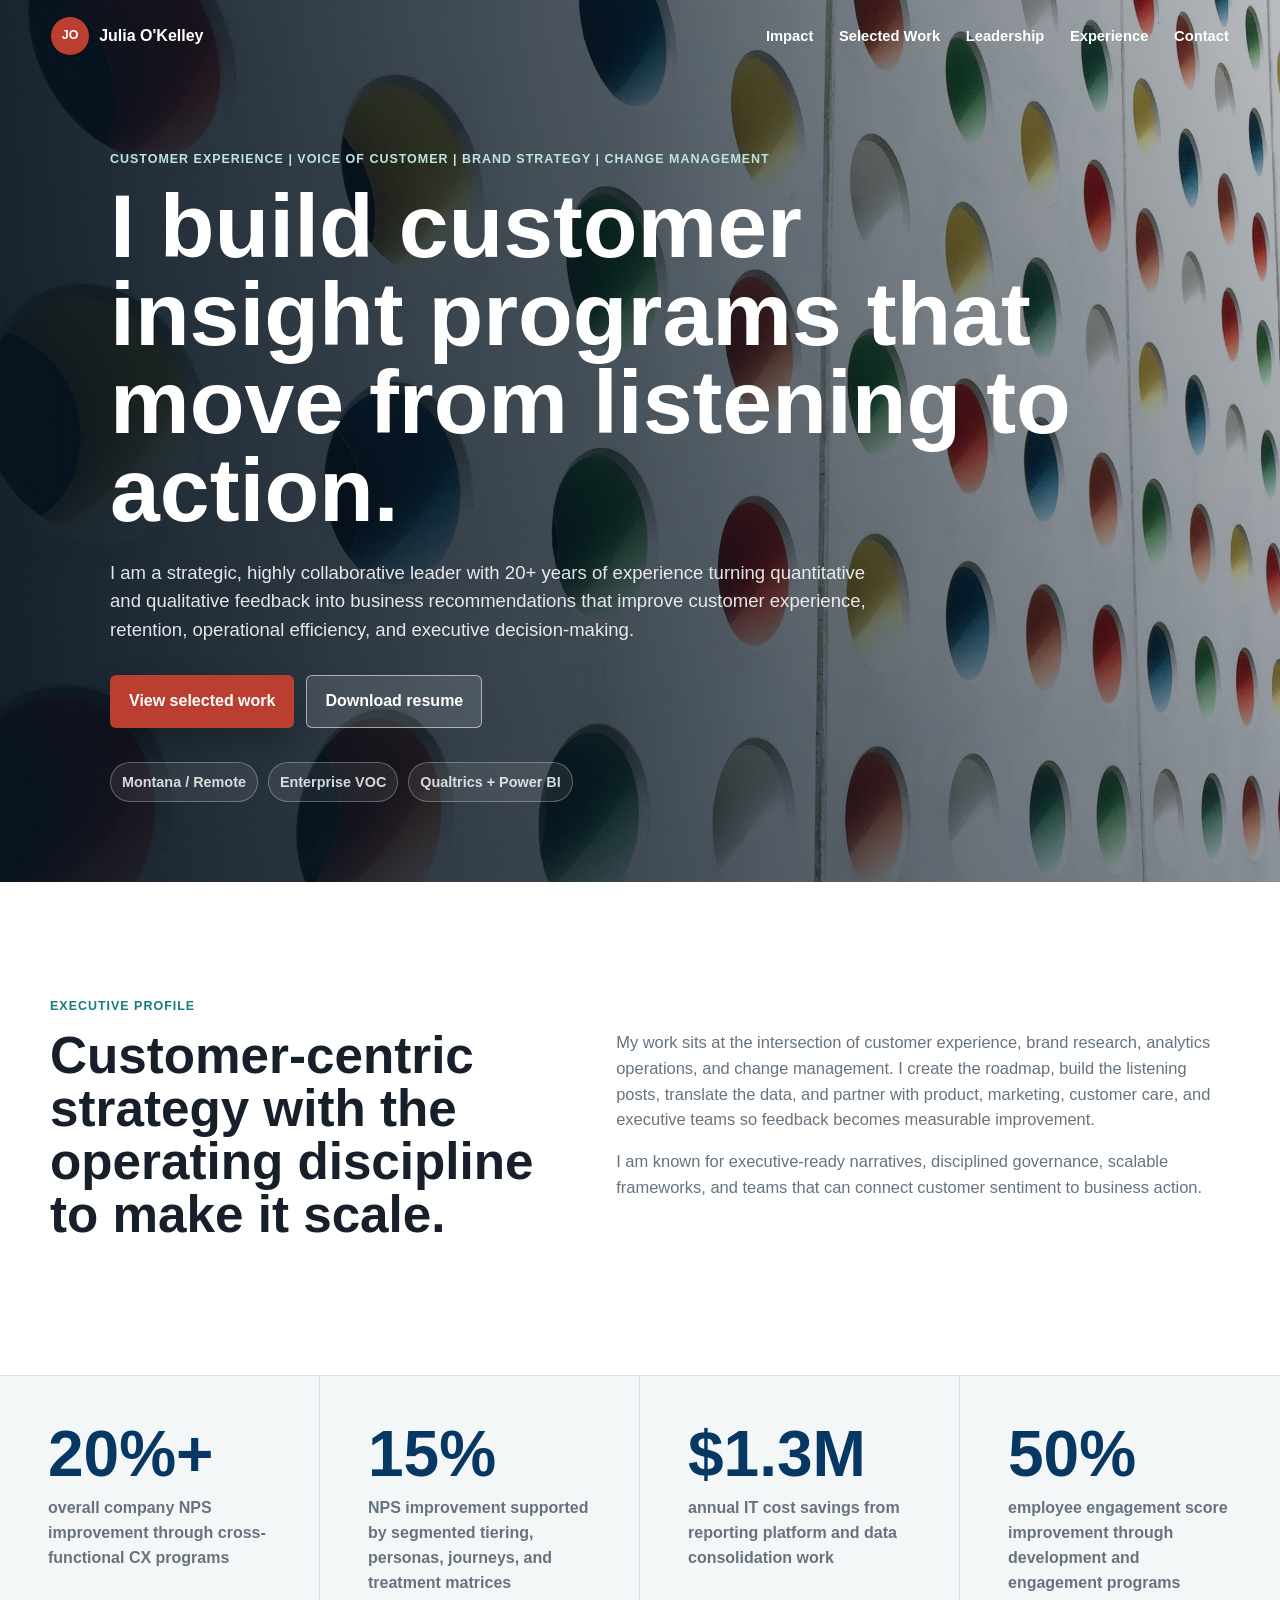
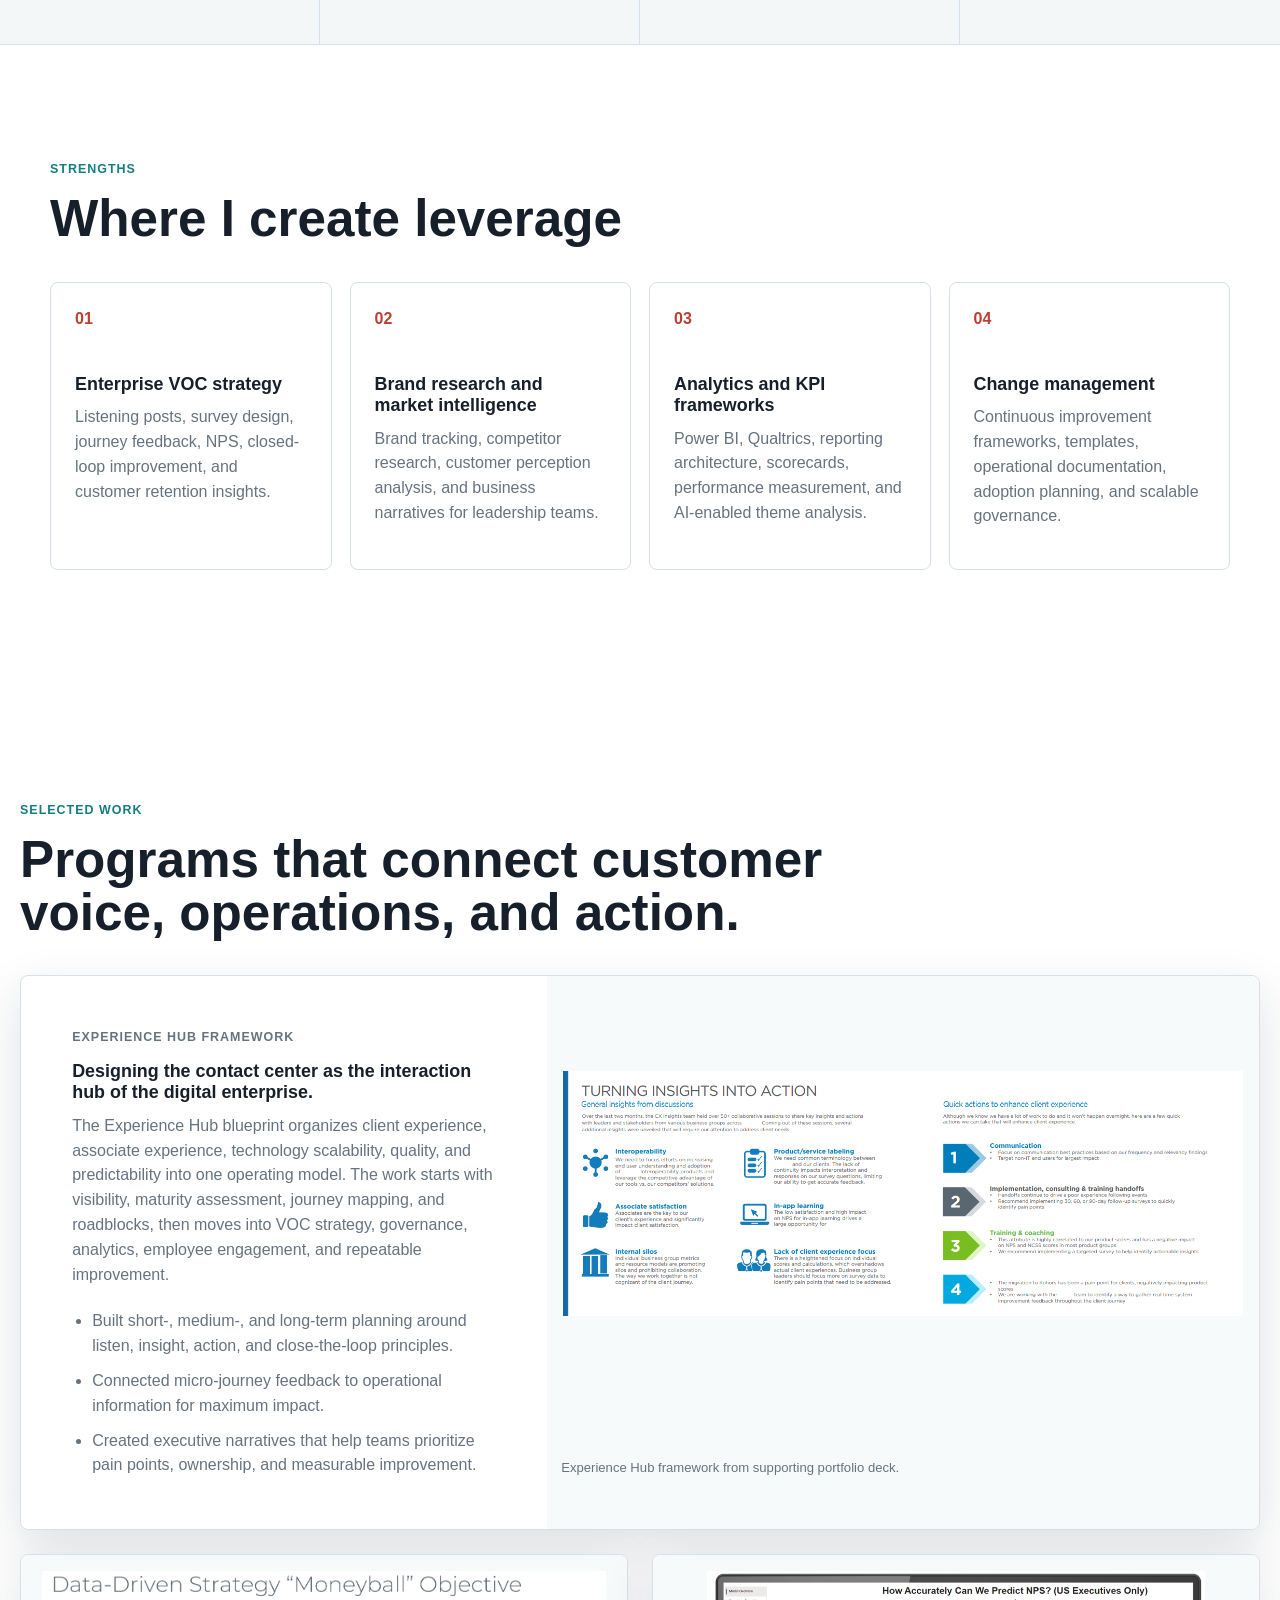
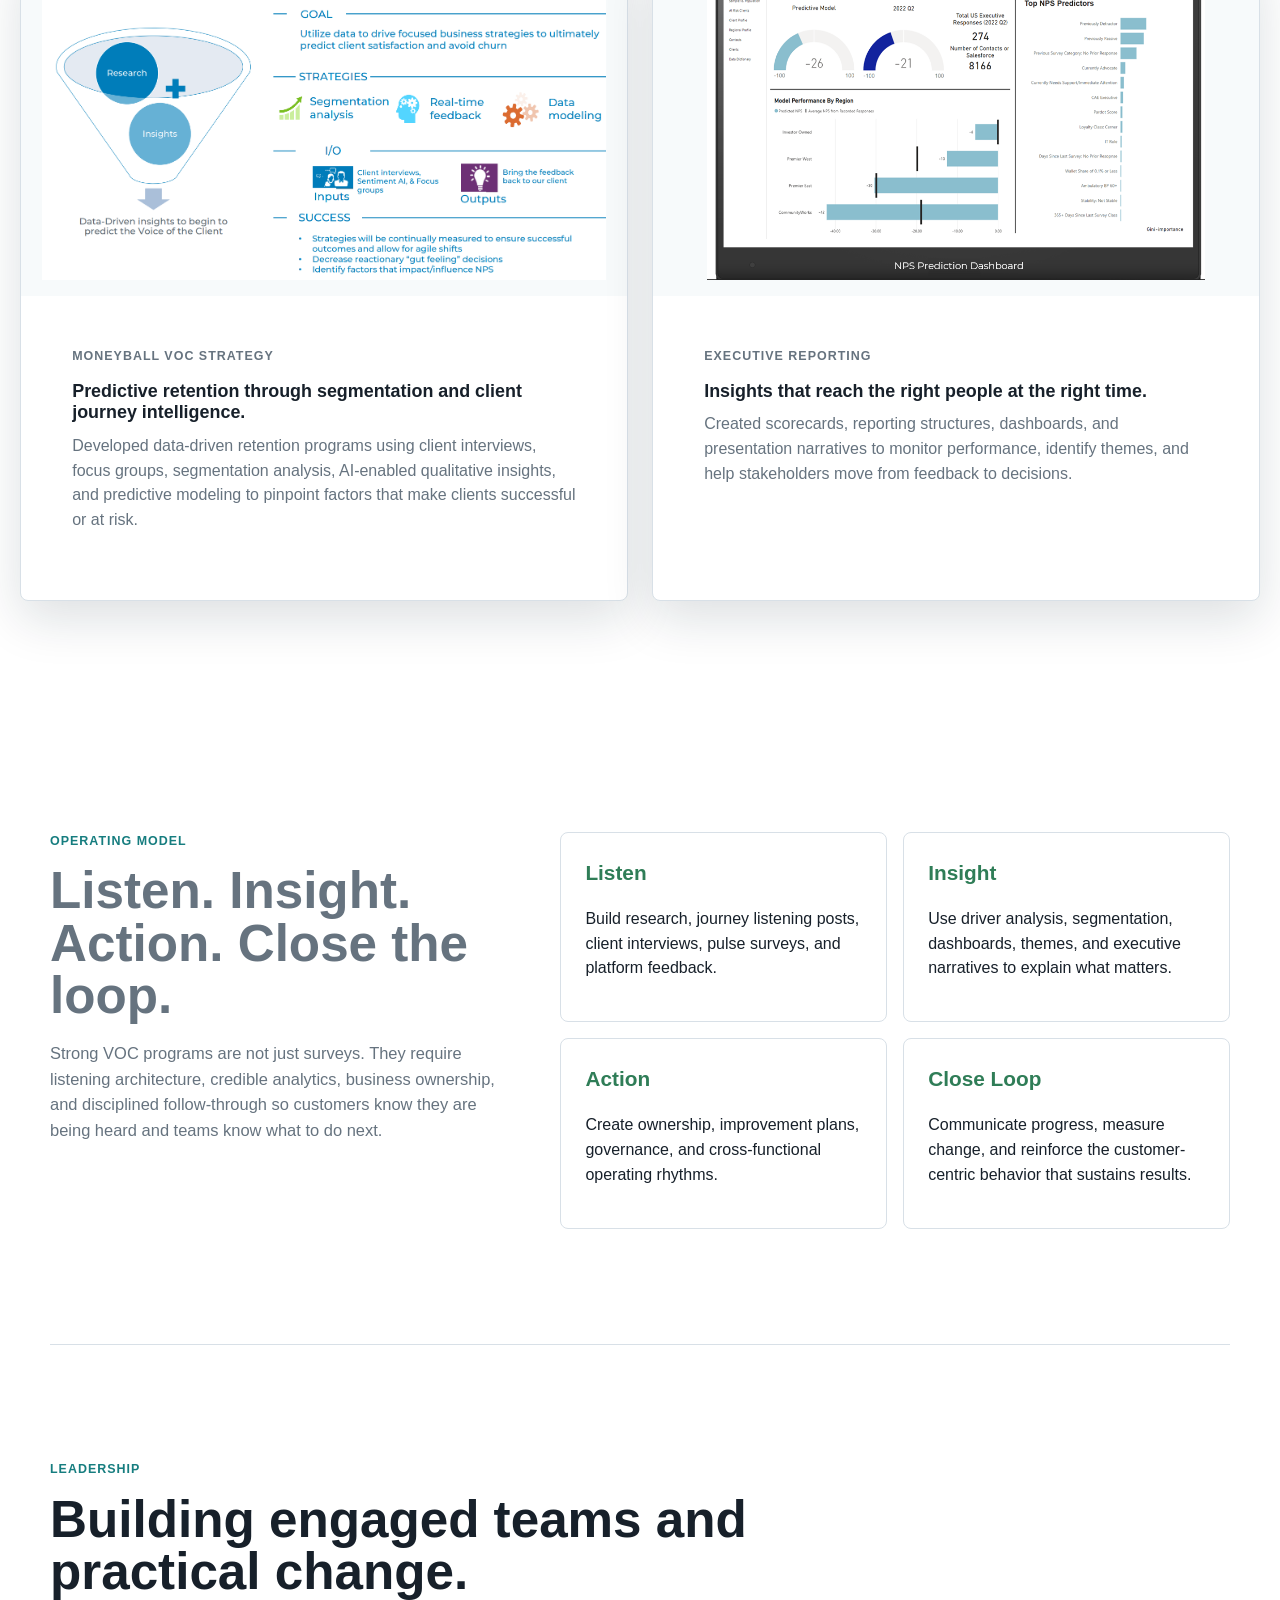
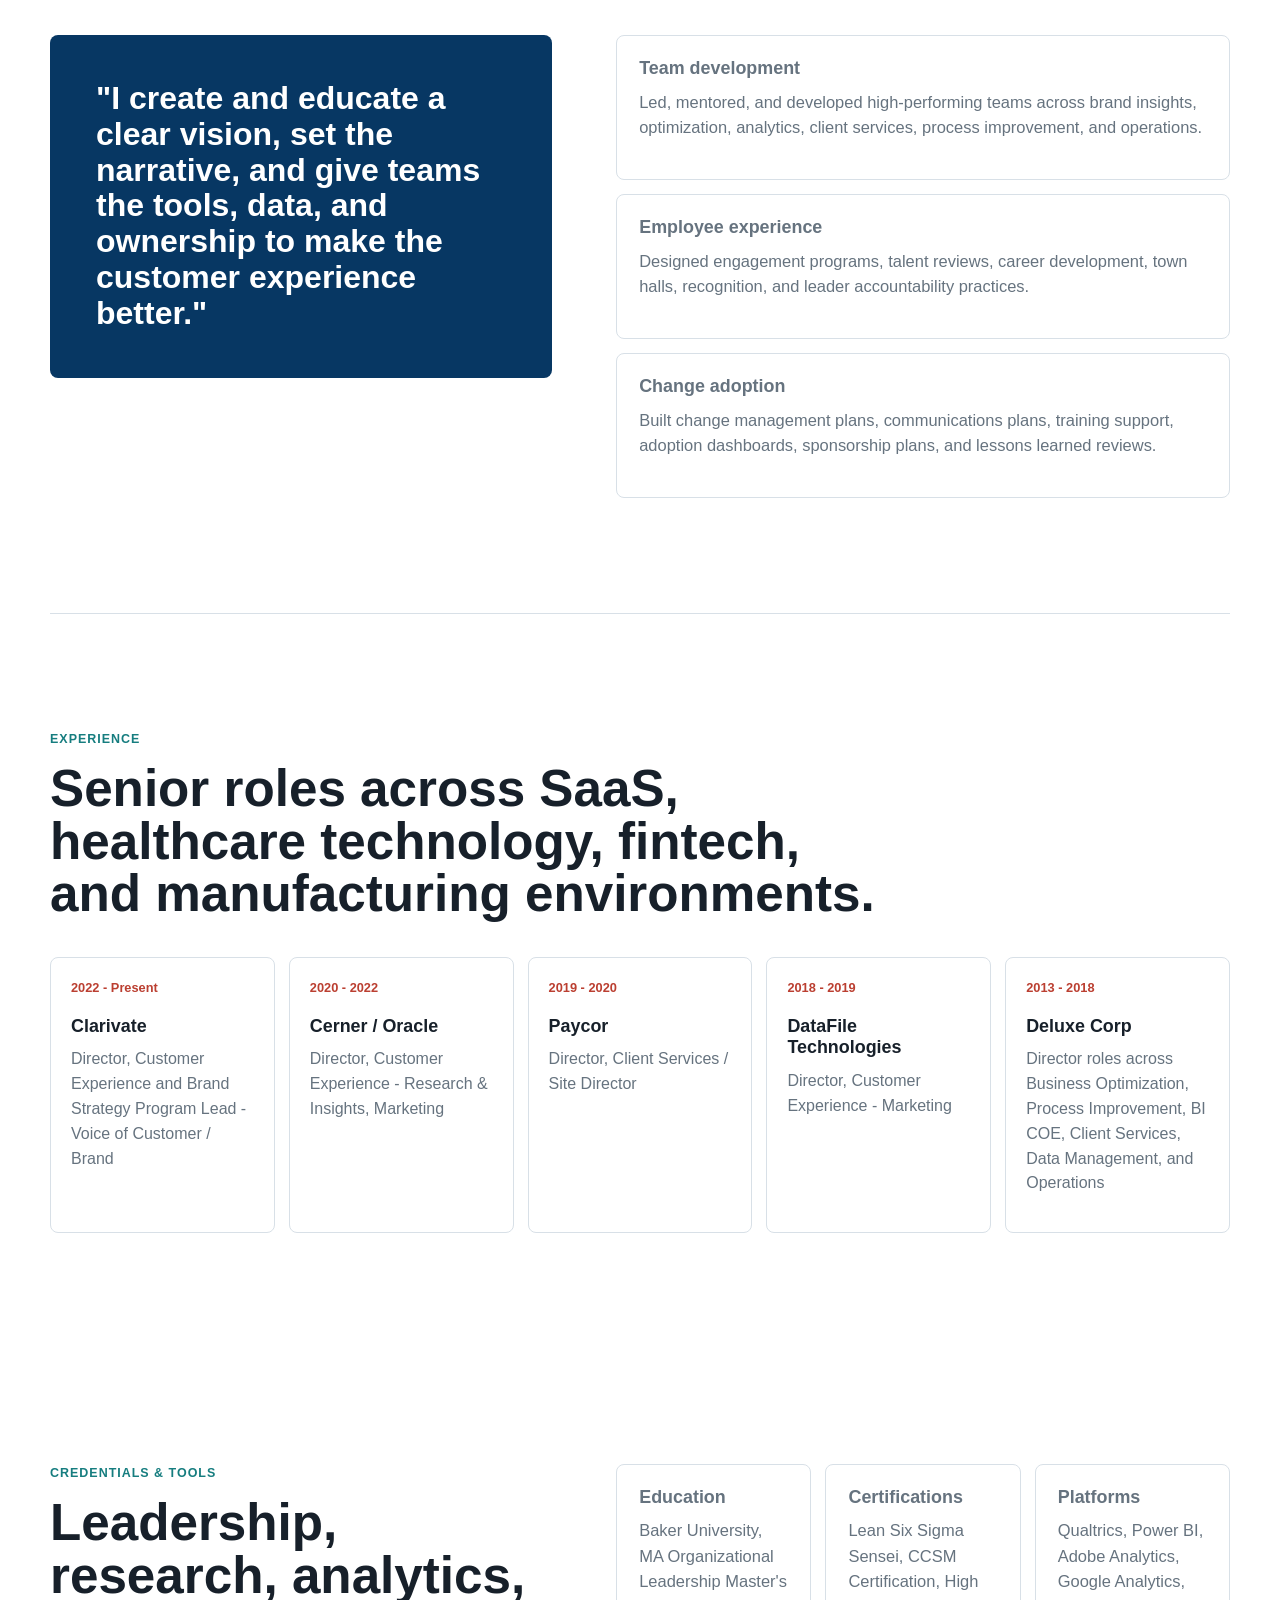
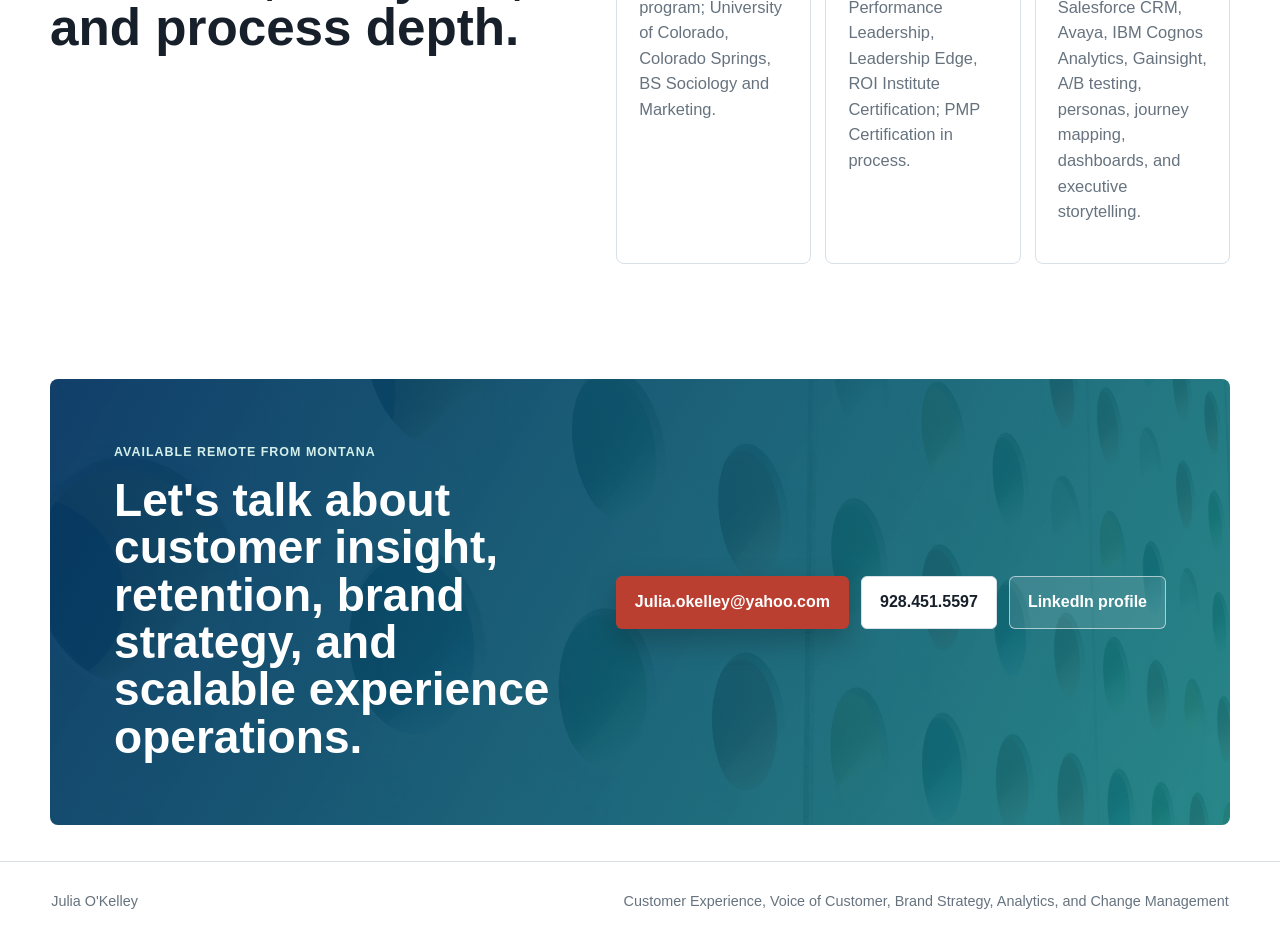
==== index.html @ 7baadb38 "Initial Julia portfolio site" ====
<!doctype html>
<html lang="en">
  <head>
    <meta charset="utf-8">
    <meta name="viewport" content="width=device-width, initial-scale=1">
    <title>Julia O'Kelley | Customer Experience & Voice of Customer Leader</title>
    <meta name="description" content="Executive portfolio for Julia O'Kelley, a Customer Experience, Voice of Customer, brand strategy, analytics, and change management leader.">
    <link rel="stylesheet" href="styles.css">
  </head>
  <body>
    <header class="site-header" data-header>
      <a class="brand" href="#top" aria-label="Julia O'Kelley home">
        <span class="brand-mark">JO</span>
        <span>Julia O'Kelley</span>
      </a>
      <button class="nav-toggle" type="button" data-nav-toggle aria-label="Open navigation" aria-expanded="false">
        <span></span>
        <span></span>
      </button>
      <nav class="site-nav" data-nav>
        <a href="#impact">Impact</a>
        <a href="#work">Selected Work</a>
        <a href="#leadership">Leadership</a>
        <a href="#experience">Experience</a>
        <a href="#contact">Contact</a>
      </nav>
    </header>

    <main id="top">
      <section class="hero">
        <img class="hero-image" src="assets/deck-media/image3.jpeg" alt="">
        <div class="hero-overlay"></div>
        <div class="hero-content">
          <p class="eyebrow">Customer Experience | Voice of Customer | Brand Strategy | Change Management</p>
          <h1>I build customer insight programs that move from listening to action.</h1>
          <p class="hero-copy">
            I am a strategic, highly collaborative leader with 20+ years of experience turning quantitative and qualitative feedback into business recommendations that improve customer experience, retention, operational efficiency, and executive decision-making.
          </p>
          <div class="hero-actions">
            <a class="button primary" href="#work">View selected work</a>
            <a class="button secondary" href="Julia_OKelley_Updated_Resume.docx">Download resume</a>
          </div>
          <div class="hero-meta" aria-label="Professional highlights">
            <span>Montana / Remote</span>
            <span>Enterprise VOC</span>
            <span>Qualtrics + Power BI</span>
          </div>
        </div>
      </section>

      <section class="section intro-section" aria-label="Portfolio overview">
        <div class="section-kicker">Executive Profile</div>
        <div class="intro-grid">
          <h2>Customer-centric strategy with the operating discipline to make it scale.</h2>
          <div class="intro-copy">
            <p>
              My work sits at the intersection of customer experience, brand research, analytics operations, and change management. I create the roadmap, build the listening posts, translate the data, and partner with product, marketing, customer care, and executive teams so feedback becomes measurable improvement.
            </p>
            <p>
              I am known for executive-ready narratives, disciplined governance, scalable frameworks, and teams that can connect customer sentiment to business action.
            </p>
          </div>
        </div>
      </section>

      <section class="metric-band" id="impact" aria-label="Selected impact metrics">
        <article>
          <strong>20%+</strong>
          <span>overall company NPS improvement through cross-functional CX programs</span>
        </article>
        <article>
          <strong>15%</strong>
          <span>NPS improvement supported by segmented tiering, personas, journeys, and treatment matrices</span>
        </article>
        <article>
          <strong>$1.3M</strong>
          <span>annual IT cost savings from reporting platform and data consolidation work</span>
        </article>
        <article>
          <strong>50%</strong>
          <span>employee engagement score improvement through development and engagement programs</span>
        </article>
      </section>

      <section class="section capability-section">
        <div class="section-heading">
          <div class="section-kicker">Strengths</div>
          <h2>Where I create leverage</h2>
        </div>
        <div class="capability-grid">
          <article class="capability-card">
            <span>01</span>
            <h3>Enterprise VOC strategy</h3>
            <p>Listening posts, survey design, journey feedback, NPS, closed-loop improvement, and customer retention insights.</p>
          </article>
          <article class="capability-card">
            <span>02</span>
            <h3>Brand research and market intelligence</h3>
            <p>Brand tracking, competitor research, customer perception analysis, and business narratives for leadership teams.</p>
          </article>
          <article class="capability-card">
            <span>03</span>
            <h3>Analytics and KPI frameworks</h3>
            <p>Power BI, Qualtrics, reporting architecture, scorecards, performance measurement, and AI-enabled theme analysis.</p>
          </article>
          <article class="capability-card">
            <span>04</span>
            <h3>Change management</h3>
            <p>Continuous improvement frameworks, templates, operational documentation, adoption planning, and scalable governance.</p>
          </article>
        </div>
      </section>

      <section class="section work-section" id="work">
        <div class="section-heading">
          <div class="section-kicker">Selected Work</div>
          <h2>Programs that connect customer voice, operations, and action.</h2>
        </div>

        <article class="case-study feature-case">
          <div class="case-copy">
            <p class="case-label">Experience Hub Framework</p>
            <h3>Designing the contact center as the interaction hub of the digital enterprise.</h3>
            <p>
              The Experience Hub blueprint organizes client experience, associate experience, technology scalability, quality, and predictability into one operating model. The work starts with visibility, maturity assessment, journey mapping, and roadblocks, then moves into VOC strategy, governance, analytics, employee engagement, and repeatable improvement.
            </p>
            <ul class="clean-list">
              <li>Built short-, medium-, and long-term planning around listen, insight, action, and close-the-loop principles.</li>
              <li>Connected micro-journey feedback to operational information for maximum impact.</li>
              <li>Created executive narratives that help teams prioritize pain points, ownership, and measurable improvement.</li>
            </ul>
          </div>
          <figure class="case-visual">
            <img src="assets/deck-media/image49.png" alt="Executive insight report showing customer pain points and recommended actions">
            <figcaption>Experience Hub framework from supporting portfolio deck.</figcaption>
          </figure>
        </article>

        <div class="case-grid">
          <article class="case-study">
            <figure class="case-visual compact">
              <img src="assets/deck-media/image46.png" alt="Moneyball data-driven strategy objective slide">
            </figure>
            <div class="case-copy">
              <p class="case-label">Moneyball VOC Strategy</p>
              <h3>Predictive retention through segmentation and client journey intelligence.</h3>
              <p>
                Developed data-driven retention programs using client interviews, focus groups, segmentation analysis, AI-enabled qualitative insights, and predictive modeling to pinpoint factors that make clients successful or at risk.
              </p>
            </div>
          </article>

          <article class="case-study">
            <figure class="case-visual compact">
              <img src="assets/deck-media/image25.png" alt="NPS prediction dashboard showing model performance and top predictors">
            </figure>
            <div class="case-copy">
              <p class="case-label">Executive Reporting</p>
              <h3>Insights that reach the right people at the right time.</h3>
              <p>
                Created scorecards, reporting structures, dashboards, and presentation narratives to monitor performance, identify themes, and help stakeholders move from feedback to decisions.
              </p>
            </div>
          </article>
        </div>
      </section>

      <section class="section method-section">
        <div class="method-copy">
          <div class="section-kicker">Operating Model</div>
          <h2>Listen. Insight. Action. Close the loop.</h2>
          <p>
            Strong VOC programs are not just surveys. They require listening architecture, credible analytics, business ownership, and disciplined follow-through so customers know they are being heard and teams know what to do next.
          </p>
        </div>
        <div class="method-steps" aria-label="VOC operating model steps">
          <article>
            <span>Listen</span>
            <p>Build research, journey listening posts, client interviews, pulse surveys, and platform feedback.</p>
          </article>
          <article>
            <span>Insight</span>
            <p>Use driver analysis, segmentation, dashboards, themes, and executive narratives to explain what matters.</p>
          </article>
          <article>
            <span>Action</span>
            <p>Create ownership, improvement plans, governance, and cross-functional operating rhythms.</p>
          </article>
          <article>
            <span>Close Loop</span>
            <p>Communicate progress, measure change, and reinforce the customer-centric behavior that sustains results.</p>
          </article>
        </div>
      </section>

      <section class="section leadership-section" id="leadership">
        <div class="section-heading">
          <div class="section-kicker">Leadership</div>
          <h2>Building engaged teams and practical change.</h2>
        </div>
        <div class="leadership-layout">
          <div class="quote-panel">
            <p>
              "I create and educate a clear vision, set the narrative, and give teams the tools, data, and ownership to make the customer experience better."
            </p>
          </div>
          <div class="leadership-points">
            <article>
              <h3>Team development</h3>
              <p>Led, mentored, and developed high-performing teams across brand insights, optimization, analytics, client services, process improvement, and operations.</p>
            </article>
            <article>
              <h3>Employee experience</h3>
              <p>Designed engagement programs, talent reviews, career development, town halls, recognition, and leader accountability practices.</p>
            </article>
            <article>
              <h3>Change adoption</h3>
              <p>Built change management plans, communications plans, training support, adoption dashboards, sponsorship plans, and lessons learned reviews.</p>
            </article>
          </div>
        </div>
      </section>

      <section class="section experience-section" id="experience">
        <div class="section-heading">
          <div class="section-kicker">Experience</div>
          <h2>Senior roles across SaaS, healthcare technology, fintech, and manufacturing environments.</h2>
        </div>
        <div class="timeline">
          <article>
            <span>2022 - Present</span>
            <h3>Clarivate</h3>
            <p>Director, Customer Experience and Brand Strategy Program Lead - Voice of Customer / Brand</p>
          </article>
          <article>
            <span>2020 - 2022</span>
            <h3>Cerner / Oracle</h3>
            <p>Director, Customer Experience - Research & Insights, Marketing</p>
          </article>
          <article>
            <span>2019 - 2020</span>
            <h3>Paycor</h3>
            <p>Director, Client Services / Site Director</p>
          </article>
          <article>
            <span>2018 - 2019</span>
            <h3>DataFile Technologies</h3>
            <p>Director, Customer Experience - Marketing</p>
          </article>
          <article>
            <span>2013 - 2018</span>
            <h3>Deluxe Corp</h3>
            <p>Director roles across Business Optimization, Process Improvement, BI COE, Client Services, Data Management, and Operations</p>
          </article>
        </div>
      </section>

      <section class="section credentials-section">
        <div>
          <div class="section-kicker">Credentials & Tools</div>
          <h2>Leadership, research, analytics, and process depth.</h2>
        </div>
        <div class="credential-columns">
          <article>
            <h3>Education</h3>
            <p>Baker University, MA Organizational Leadership Master's program; University of Colorado, Colorado Springs, BS Sociology and Marketing.</p>
          </article>
          <article>
            <h3>Certifications</h3>
            <p>Lean Six Sigma Sensei, CCSM Certification, High Performance Leadership, Leadership Edge, ROI Institute Certification; PMP Certification in process.</p>
          </article>
          <article>
            <h3>Platforms</h3>
            <p>Qualtrics, Power BI, Adobe Analytics, Google Analytics, Salesforce CRM, Avaya, IBM Cognos Analytics, Gainsight, A/B testing, personas, journey mapping, dashboards, and executive storytelling.</p>
          </article>
        </div>
      </section>

      <section class="contact-section" id="contact">
        <div>
          <p class="eyebrow">Available remote from Montana</p>
          <h2>Let's talk about customer insight, retention, brand strategy, and scalable experience operations.</h2>
        </div>
        <div class="contact-actions">
          <a class="button primary" href="mailto:Julia.okelley@yahoo.com">Julia.okelley@yahoo.com</a>
          <a class="button secondary" href="tel:+19284515597">928.451.5597</a>
          <a class="button text" href="https://www.linkedin.com/in/juliaokelley">LinkedIn profile</a>
        </div>
      </section>
    </main>

    <footer class="site-footer">
      <span>Julia O'Kelley</span>
      <span>Customer Experience, Voice of Customer, Brand Strategy, Analytics, and Change Management</span>
    </footer>

    <script src="script.js"></script>
  </body>
</html>
---- styles.css ----
:root {
  --ink: #17202a;
  --muted: #66737f;
  --line: #d8e0e7;
  --paper: #ffffff;
  --mist: #f4f7f8;
  --navy: #073763;
  --teal: #167d7f;
  --green: #2f7d57;
  --red: #bb3f31;
  --gold: #c99a2d;
  --shadow: 0 18px 50px rgba(14, 35, 52, 0.14);
}

* {
  box-sizing: border-box;
}

html {
  scroll-behavior: smooth;
}

body {
  margin: 0;
  color: var(--ink);
  background: var(--paper);
  font-family: Inter, Arial, sans-serif;
  line-height: 1.55;
}

img {
  display: block;
  max-width: 100%;
}

a {
  color: inherit;
}

.site-header {
  position: fixed;
  z-index: 20;
  top: 0;
  left: 0;
  right: 0;
  display: flex;
  align-items: center;
  justify-content: space-between;
  gap: 24px;
  min-height: 72px;
  padding: 16px clamp(20px, 4vw, 56px);
  color: #fff;
  transition: background 180ms ease, border-color 180ms ease, color 180ms ease;
}

.site-header.is-scrolled,
.site-header.is-open {
  color: var(--ink);
  background: rgba(255, 255, 255, 0.94);
  border-bottom: 1px solid var(--line);
  backdrop-filter: blur(18px);
}

.brand {
  display: inline-flex;
  align-items: center;
  gap: 10px;
  font-weight: 800;
  text-decoration: none;
}

.brand-mark {
  display: grid;
  width: 38px;
  height: 38px;
  place-items: center;
  color: #fff;
  background: var(--red);
  border-radius: 50%;
  font-size: 0.78rem;
  letter-spacing: 0;
}

.site-nav {
  display: flex;
  align-items: center;
  gap: clamp(16px, 2vw, 28px);
  font-size: 0.92rem;
  font-weight: 700;
}

.site-nav a {
  text-decoration: none;
}

.nav-toggle {
  display: none;
  width: 42px;
  height: 42px;
  padding: 0;
  border: 1px solid currentColor;
  border-radius: 6px;
  color: inherit;
  background: transparent;
}

.nav-toggle span {
  display: block;
  width: 18px;
  height: 2px;
  margin: 5px auto;
  background: currentColor;
}

.hero {
  position: relative;
  display: grid;
  min-height: 92vh;
  overflow: hidden;
  color: #fff;
}

.hero-image,
.hero-overlay {
  position: absolute;
  inset: 0;
  width: 100%;
  height: 100%;
}

.hero-image {
  object-fit: cover;
}

.hero-overlay {
  background:
    linear-gradient(90deg, rgba(7, 20, 32, 0.92), rgba(7, 20, 32, 0.68) 48%, rgba(7, 20, 32, 0.20)),
    linear-gradient(0deg, rgba(7, 20, 32, 0.32), rgba(7, 20, 32, 0.10));
}

.hero-content {
  position: relative;
  z-index: 2;
  align-self: end;
  width: min(1060px, calc(100% - 40px));
  margin: 0 auto;
  padding: 150px 0 80px;
}

.eyebrow,
.section-kicker,
.case-label {
  margin: 0 0 14px;
  color: var(--teal);
  font-size: 0.78rem;
  font-weight: 800;
  letter-spacing: 0.08em;
  text-transform: uppercase;
}

.hero .eyebrow {
  color: #bde4df;
}

h1,
h2,
h3,
p {
  margin-top: 0;
}

h1 {
  max-width: 980px;
  margin-bottom: 24px;
  font-size: clamp(3rem, 7vw, 6.9rem);
  line-height: 0.98;
  letter-spacing: 0;
}

h2 {
  margin-bottom: 18px;
  font-size: clamp(2rem, 4vw, 4.2rem);
  line-height: 1.03;
  letter-spacing: 0;
}

h3 {
  margin-bottom: 10px;
  font-size: clamp(1.12rem, 1.4vw, 1.45rem);
  line-height: 1.2;
}

.hero-copy {
  max-width: 780px;
  margin-bottom: 30px;
  color: rgba(255, 255, 255, 0.88);
  font-size: clamp(1.05rem, 1.45vw, 1.3rem);
}

.hero-actions,
.contact-actions {
  display: flex;
  flex-wrap: wrap;
  gap: 12px;
}

.button {
  display: inline-flex;
  align-items: center;
  justify-content: center;
  min-height: 48px;
  padding: 13px 18px;
  border: 1px solid transparent;
  border-radius: 6px;
  font-weight: 800;
  text-decoration: none;
  transition: transform 160ms ease, box-shadow 160ms ease, background 160ms ease;
}

.button:hover {
  transform: translateY(-1px);
}

.button.primary {
  color: #fff;
  background: var(--red);
  box-shadow: 0 12px 30px rgba(0, 0, 0, 0.22);
}

.button.secondary {
  color: #fff;
  border-color: rgba(255, 255, 255, 0.55);
  background: rgba(255, 255, 255, 0.12);
}

.button.text {
  color: var(--navy);
  background: transparent;
}

.contact-section .button.text {
  color: #fff;
  border-color: rgba(255, 255, 255, 0.58);
  background: rgba(255, 255, 255, 0.12);
}

.contact-section .button.secondary {
  color: var(--ink);
  border-color: var(--line);
  background: #fff;
}

.hero-meta {
  display: flex;
  flex-wrap: wrap;
  gap: 10px;
  margin-top: 34px;
  color: rgba(255, 255, 255, 0.82);
  font-size: 0.9rem;
  font-weight: 700;
}

.hero-meta span {
  padding: 8px 11px;
  border: 1px solid rgba(255, 255, 255, 0.28);
  border-radius: 999px;
  background: rgba(255, 255, 255, 0.08);
}

.section {
  width: min(1180px, calc(100% - 40px));
  margin: 0 auto;
  padding: clamp(68px, 9vw, 118px) 0;
}

.intro-grid,
.leadership-layout,
.credentials-section {
  display: grid;
  grid-template-columns: minmax(0, 0.9fr) minmax(320px, 1.1fr);
  gap: clamp(28px, 5vw, 78px);
  align-items: start;
}

.intro-copy,
.method-copy,
.leadership-points,
.credential-columns {
  color: var(--muted);
  font-size: 1.03rem;
}

.metric-band {
  display: grid;
  grid-template-columns: repeat(4, 1fr);
  border-top: 1px solid var(--line);
  border-bottom: 1px solid var(--line);
  background: var(--mist);
}

.metric-band article {
  min-height: 210px;
  padding: clamp(26px, 4vw, 48px);
  border-right: 1px solid var(--line);
}

.metric-band article:last-child {
  border-right: 0;
}

.metric-band strong {
  display: block;
  margin-bottom: 12px;
  color: var(--navy);
  font-size: clamp(2.4rem, 5vw, 4.9rem);
  line-height: 0.95;
}

.metric-band span {
  display: block;
  max-width: 310px;
  color: var(--muted);
  font-weight: 600;
}

.section-heading {
  max-width: 850px;
  margin-bottom: 36px;
}

.capability-grid {
  display: grid;
  grid-template-columns: repeat(4, 1fr);
  gap: 18px;
}

.capability-card,
.case-study,
.method-steps article,
.leadership-points article,
.timeline article,
.credential-columns article {
  border: 1px solid var(--line);
  border-radius: 8px;
  background: #fff;
}

.capability-card {
  min-height: 280px;
  padding: 24px;
}

.capability-card span {
  display: block;
  margin-bottom: 42px;
  color: var(--red);
  font-weight: 800;
}

.capability-card p,
.case-copy p,
.clean-list,
.timeline p,
.credential-columns p,
.leadership-points p {
  color: var(--muted);
}

.work-section {
  width: min(1280px, calc(100% - 40px));
}

.case-study {
  overflow: hidden;
  box-shadow: var(--shadow);
}

.feature-case {
  display: grid;
  grid-template-columns: minmax(320px, 0.85fr) minmax(420px, 1.15fr);
  margin-bottom: 24px;
}

.case-copy {
  padding: clamp(28px, 4vw, 52px);
}

.clean-list {
  display: grid;
  gap: 10px;
  margin: 22px 0 0;
  padding-left: 20px;
}

.case-visual {
  display: grid;
  align-items: center;
  margin: 0;
  background: #f7fafb;
}

.case-visual img {
  width: 100%;
  height: 100%;
  min-height: 360px;
  object-fit: contain;
  padding: 16px;
}

.case-visual figcaption {
  padding: 10px 14px 14px;
  color: var(--muted);
  font-size: 0.82rem;
}

.case-grid {
  display: grid;
  grid-template-columns: repeat(2, 1fr);
  gap: 24px;
}

.case-grid .case-study {
  display: grid;
  grid-template-rows: auto 1fr;
}

.case-visual.compact img {
  aspect-ratio: 16 / 9;
  min-height: 0;
  height: auto;
}

.method-section {
  display: grid;
  grid-template-columns: minmax(0, 0.8fr) minmax(420px, 1.2fr);
  gap: clamp(30px, 5vw, 76px);
  align-items: start;
}

.method-steps {
  display: grid;
  grid-template-columns: repeat(2, 1fr);
  gap: 16px;
}

.method-steps article {
  min-height: 190px;
  padding: 24px;
}

.method-steps span {
  display: inline-block;
  margin-bottom: 18px;
  color: var(--green);
  font-size: 1.3rem;
  font-weight: 800;
}

.leadership-section {
  border-top: 1px solid var(--line);
  border-bottom: 1px solid var(--line);
}

.quote-panel {
  padding: clamp(28px, 4vw, 46px);
  color: #fff;
  background: var(--navy);
  border-radius: 8px;
}

.quote-panel p {
  margin: 0;
  font-size: clamp(1.35rem, 2.5vw, 2.4rem);
  line-height: 1.12;
  font-weight: 800;
}

.leadership-points {
  display: grid;
  gap: 14px;
}

.leadership-points article,
.credential-columns article {
  padding: 22px;
}

.timeline {
  display: grid;
  grid-template-columns: repeat(5, 1fr);
  gap: 14px;
}

.timeline article {
  padding: 20px;
}

.timeline span {
  display: block;
  margin-bottom: 18px;
  color: var(--red);
  font-size: 0.8rem;
  font-weight: 800;
}

.credential-columns {
  display: grid;
  grid-template-columns: repeat(3, 1fr);
  gap: 14px;
}

.contact-section {
  display: grid;
  grid-template-columns: minmax(0, 1fr) auto;
  gap: 32px;
  align-items: center;
  width: min(1180px, calc(100% - 40px));
  margin: 0 auto 36px;
  padding: clamp(38px, 6vw, 64px);
  color: #fff;
  background:
    linear-gradient(120deg, rgba(7, 55, 99, 0.96), rgba(22, 125, 127, 0.92)),
    url("assets/deck-media/image3.jpeg") center/cover;
  border-radius: 8px;
}

.contact-section h2 {
  max-width: 820px;
  margin-bottom: 0;
  font-size: clamp(1.8rem, 3.6vw, 3.7rem);
}

.contact-section .eyebrow {
  color: #d5f0ea;
}

.site-footer {
  display: flex;
  justify-content: space-between;
  gap: 24px;
  padding: 28px clamp(20px, 4vw, 56px);
  color: var(--muted);
  border-top: 1px solid var(--line);
  font-size: 0.9rem;
}

@media (max-width: 1020px) {
  .metric-band,
  .capability-grid,
  .timeline {
    grid-template-columns: repeat(2, 1fr);
  }

  .feature-case,
  .method-section,
  .intro-grid,
  .leadership-layout,
  .credentials-section,
  .contact-section {
    grid-template-columns: 1fr;
  }

  .contact-actions {
    justify-content: flex-start;
  }
}

@media (max-width: 760px) {
  .site-header {
    min-height: 64px;
    padding: 12px 20px;
  }

  .nav-toggle {
    display: block;
  }

  .site-nav {
    position: absolute;
    top: 64px;
    left: 0;
    right: 0;
    display: none;
    padding: 12px 20px 22px;
    color: var(--ink);
    background: rgba(255, 255, 255, 0.97);
    border-bottom: 1px solid var(--line);
  }

  .site-header.is-open .site-nav {
    display: grid;
    gap: 14px;
  }

  .hero-content {
    width: min(100% - 32px, 1060px);
    padding: 124px 0 54px;
  }

  h1 {
    font-size: clamp(2.7rem, 16vw, 4.4rem);
  }

  .section,
  .work-section,
  .contact-section {
    width: min(100% - 32px, 1180px);
  }

  .metric-band,
  .capability-grid,
  .case-grid,
  .method-steps,
  .timeline,
  .credential-columns {
    grid-template-columns: 1fr;
  }

  .metric-band article {
    min-height: 0;
    border-right: 0;
    border-bottom: 1px solid var(--line);
  }

  .metric-band article:last-child {
    border-bottom: 0;
  }

  .capability-card {
    min-height: 0;
  }

  .capability-card span {
    margin-bottom: 24px;
  }

  .case-copy {
    padding: 24px;
  }

  .case-visual img {
    min-height: 260px;
    padding: 10px;
  }

  .site-footer {
    display: grid;
  }
}
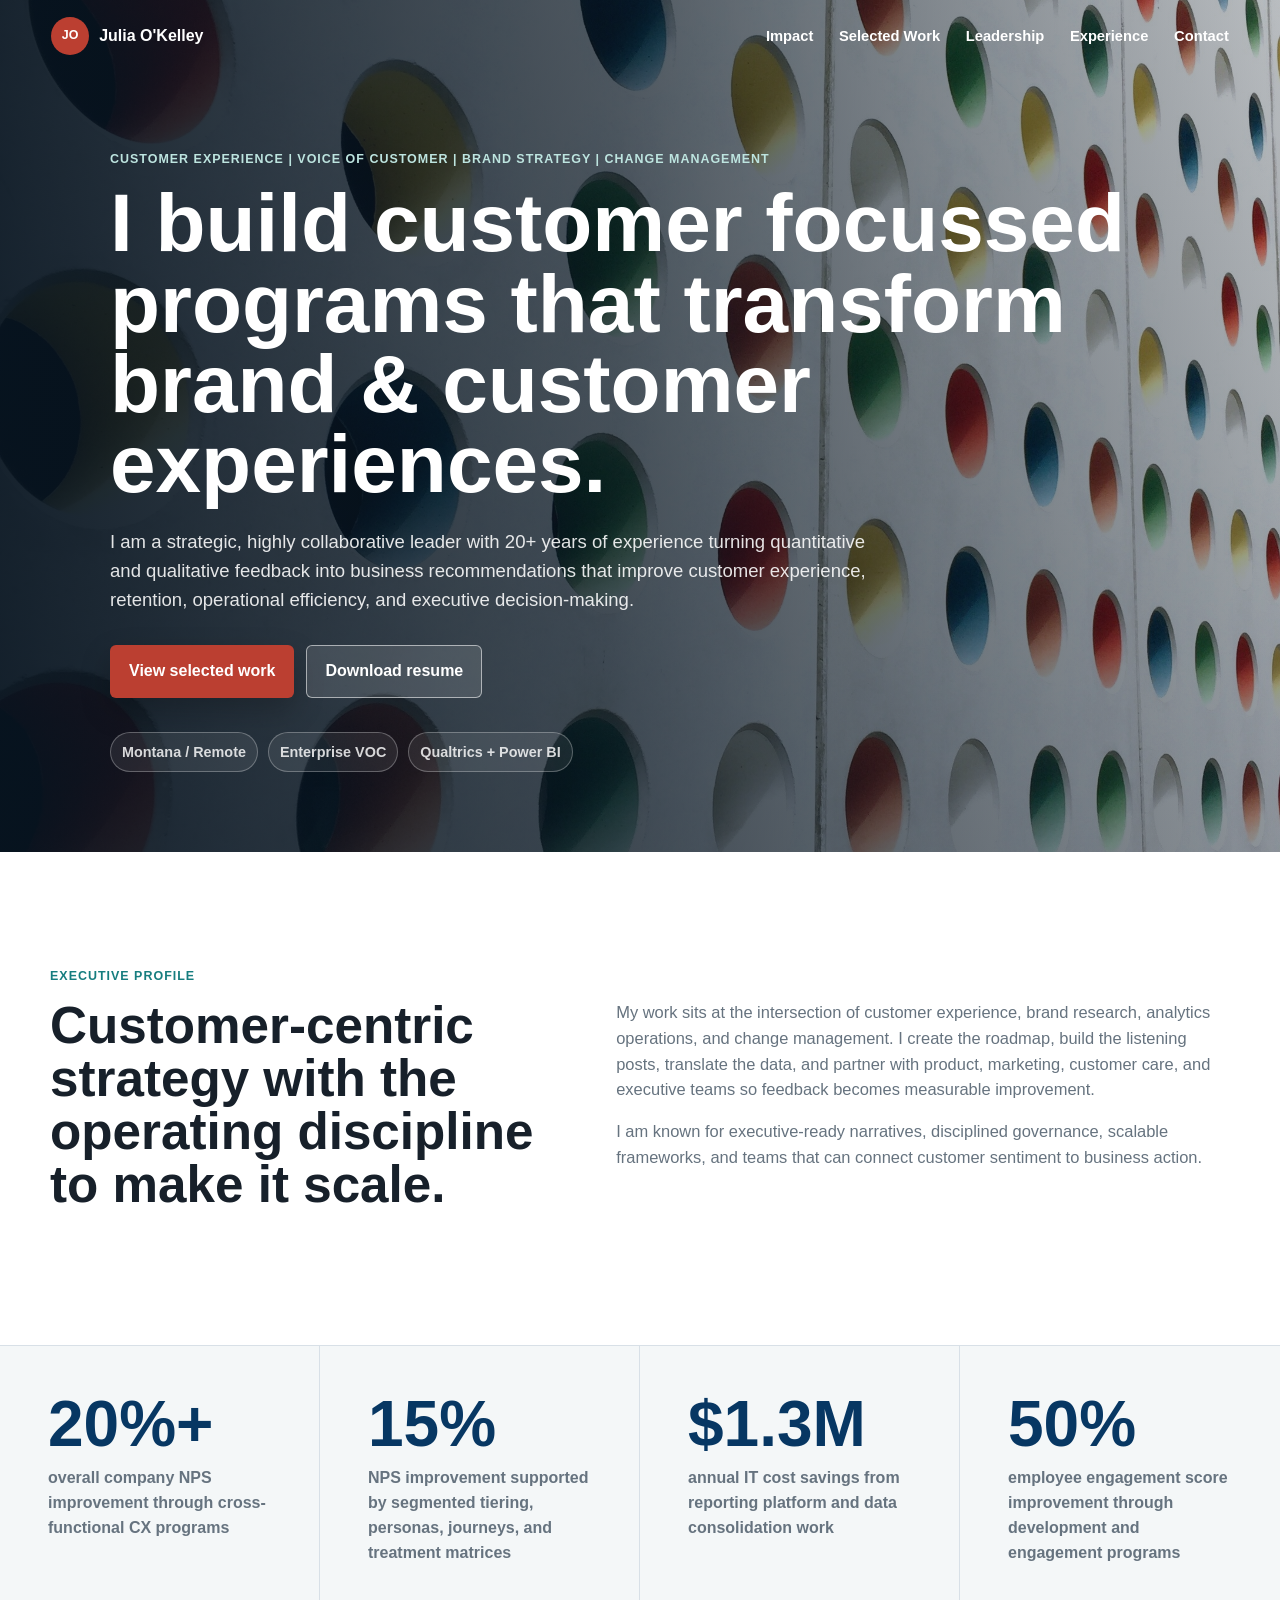
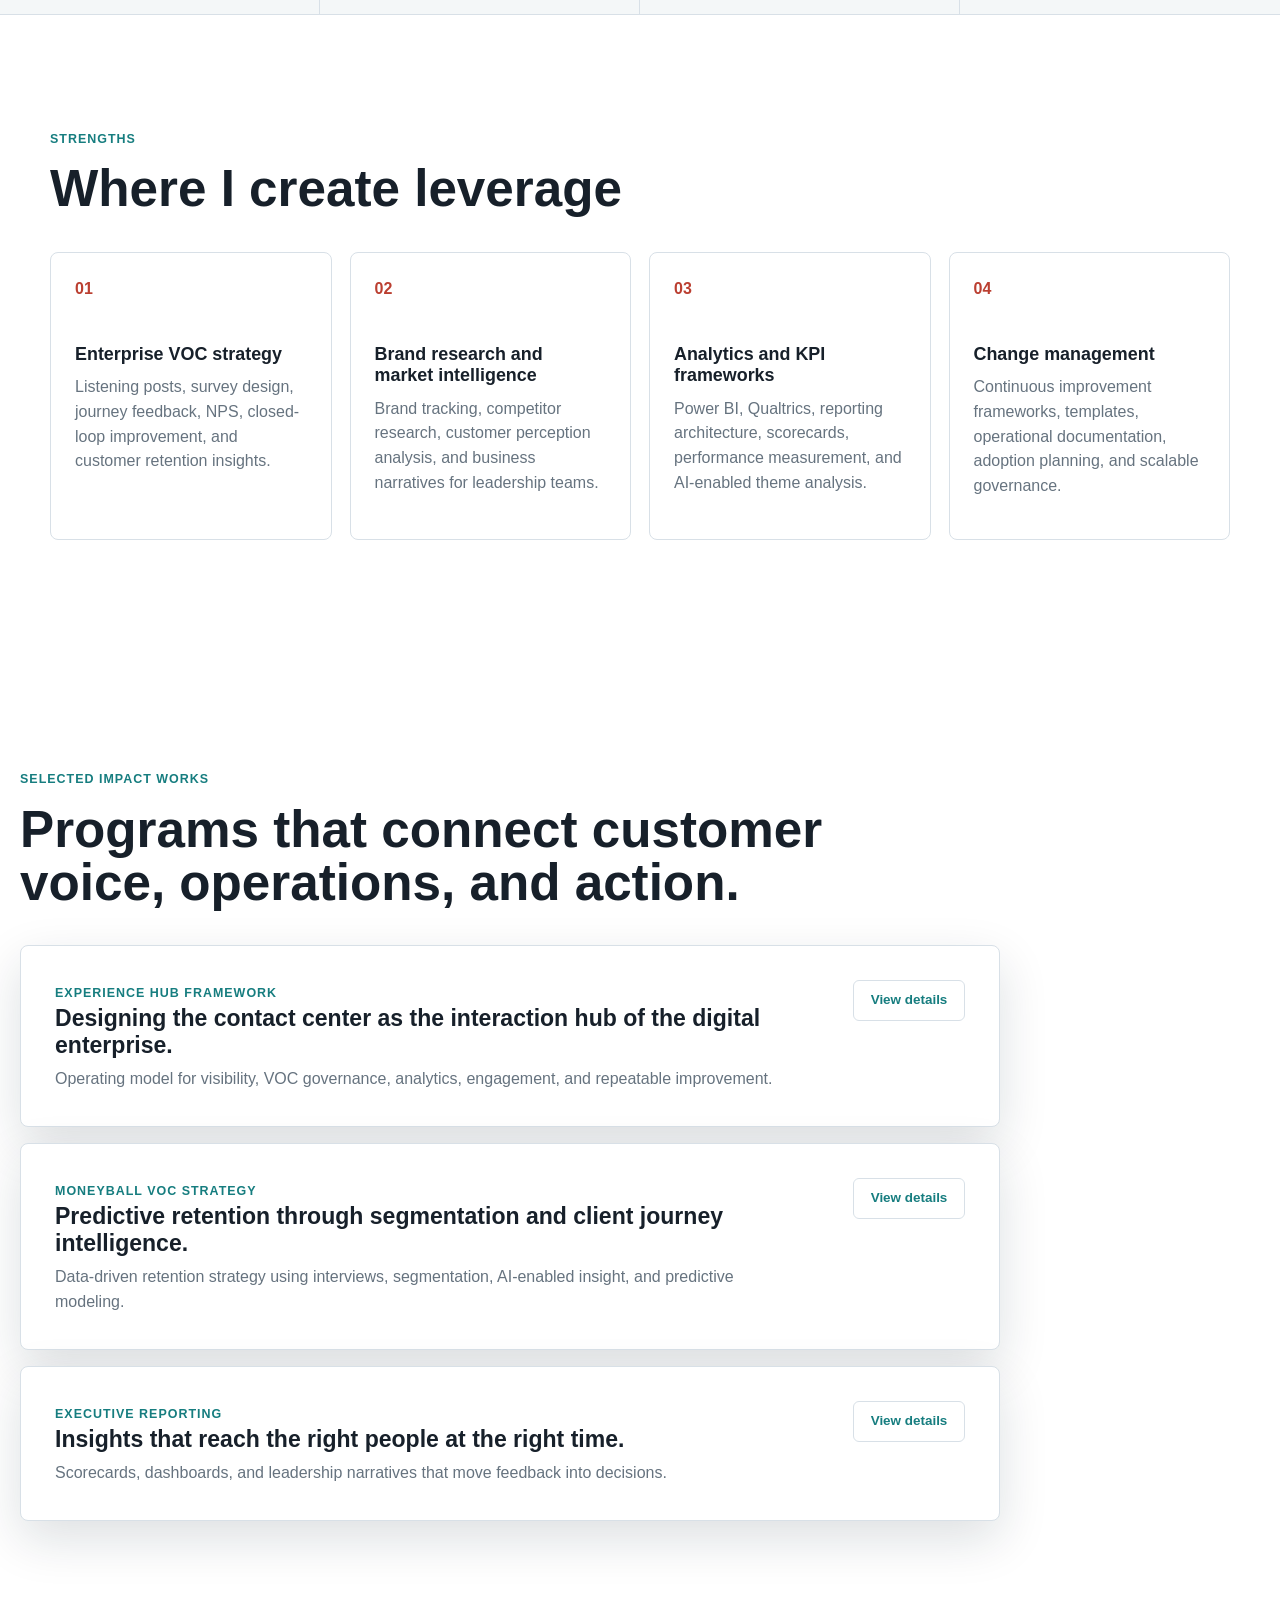
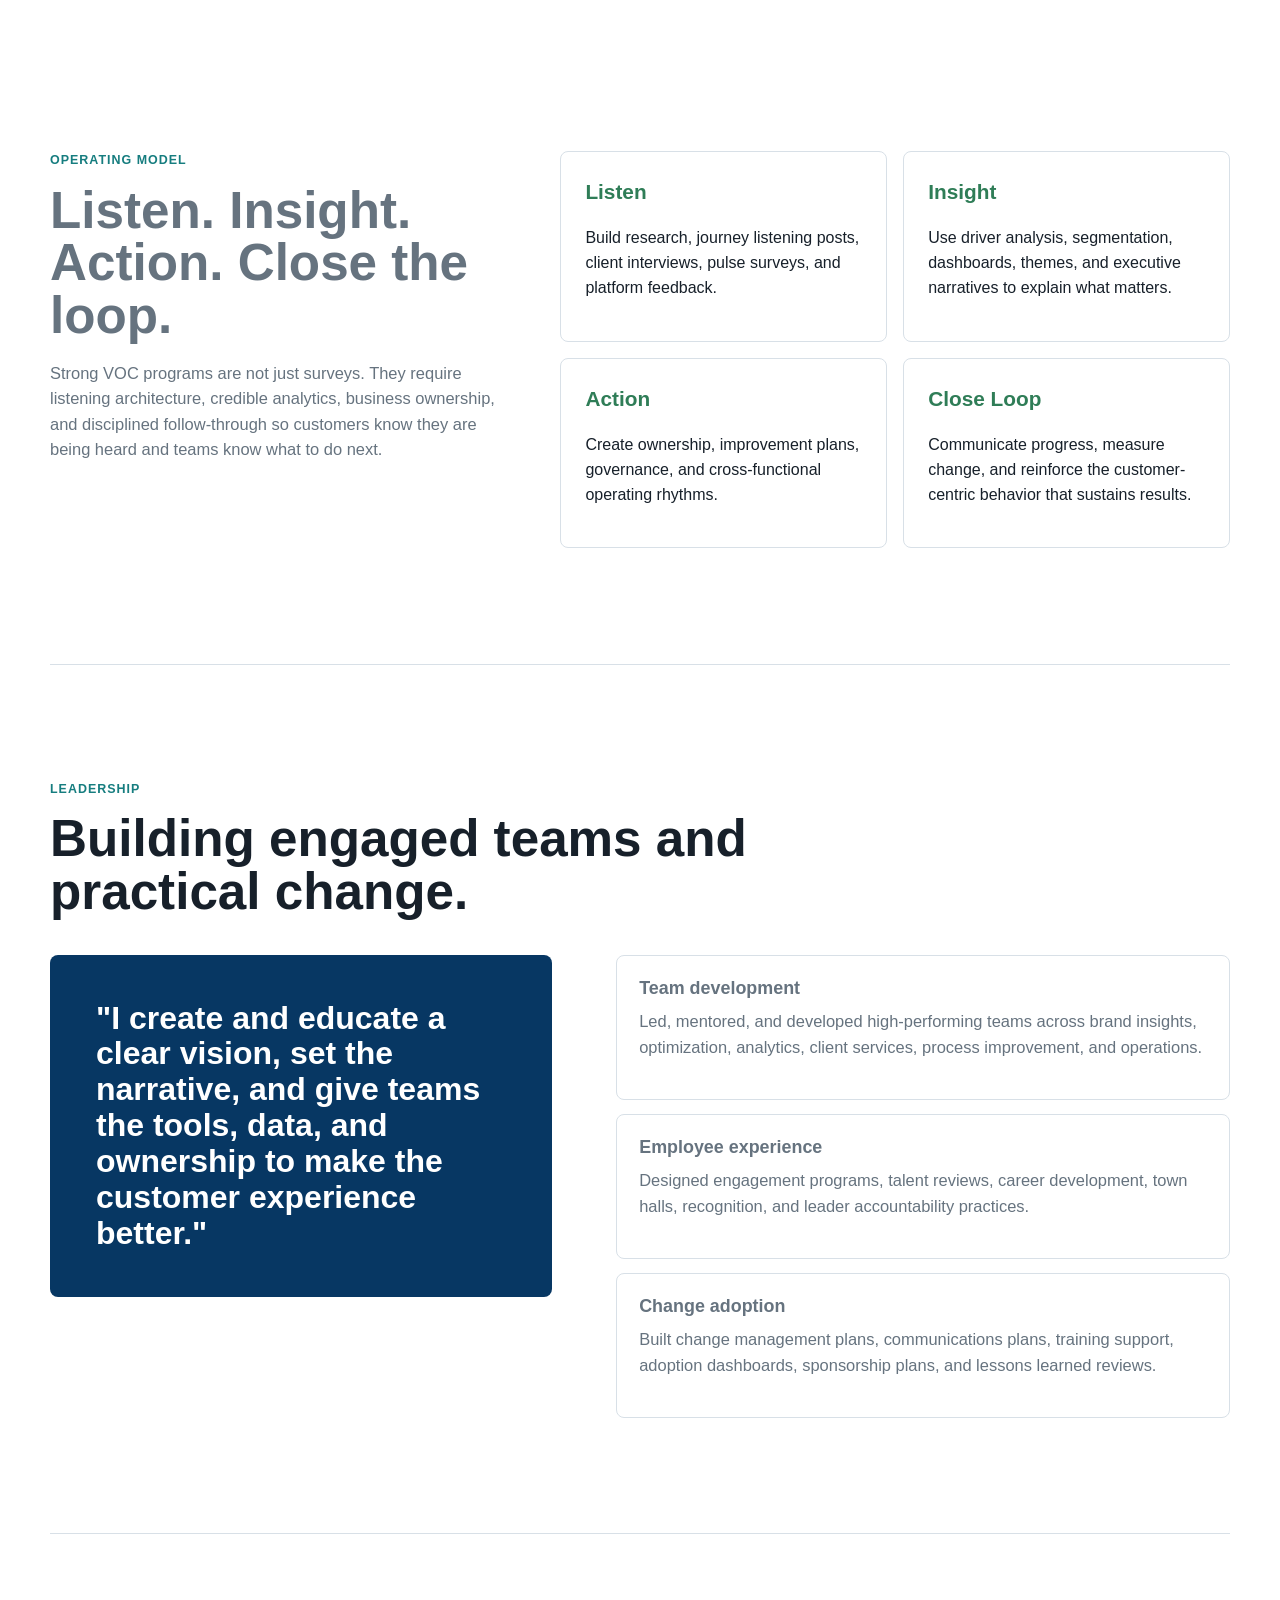
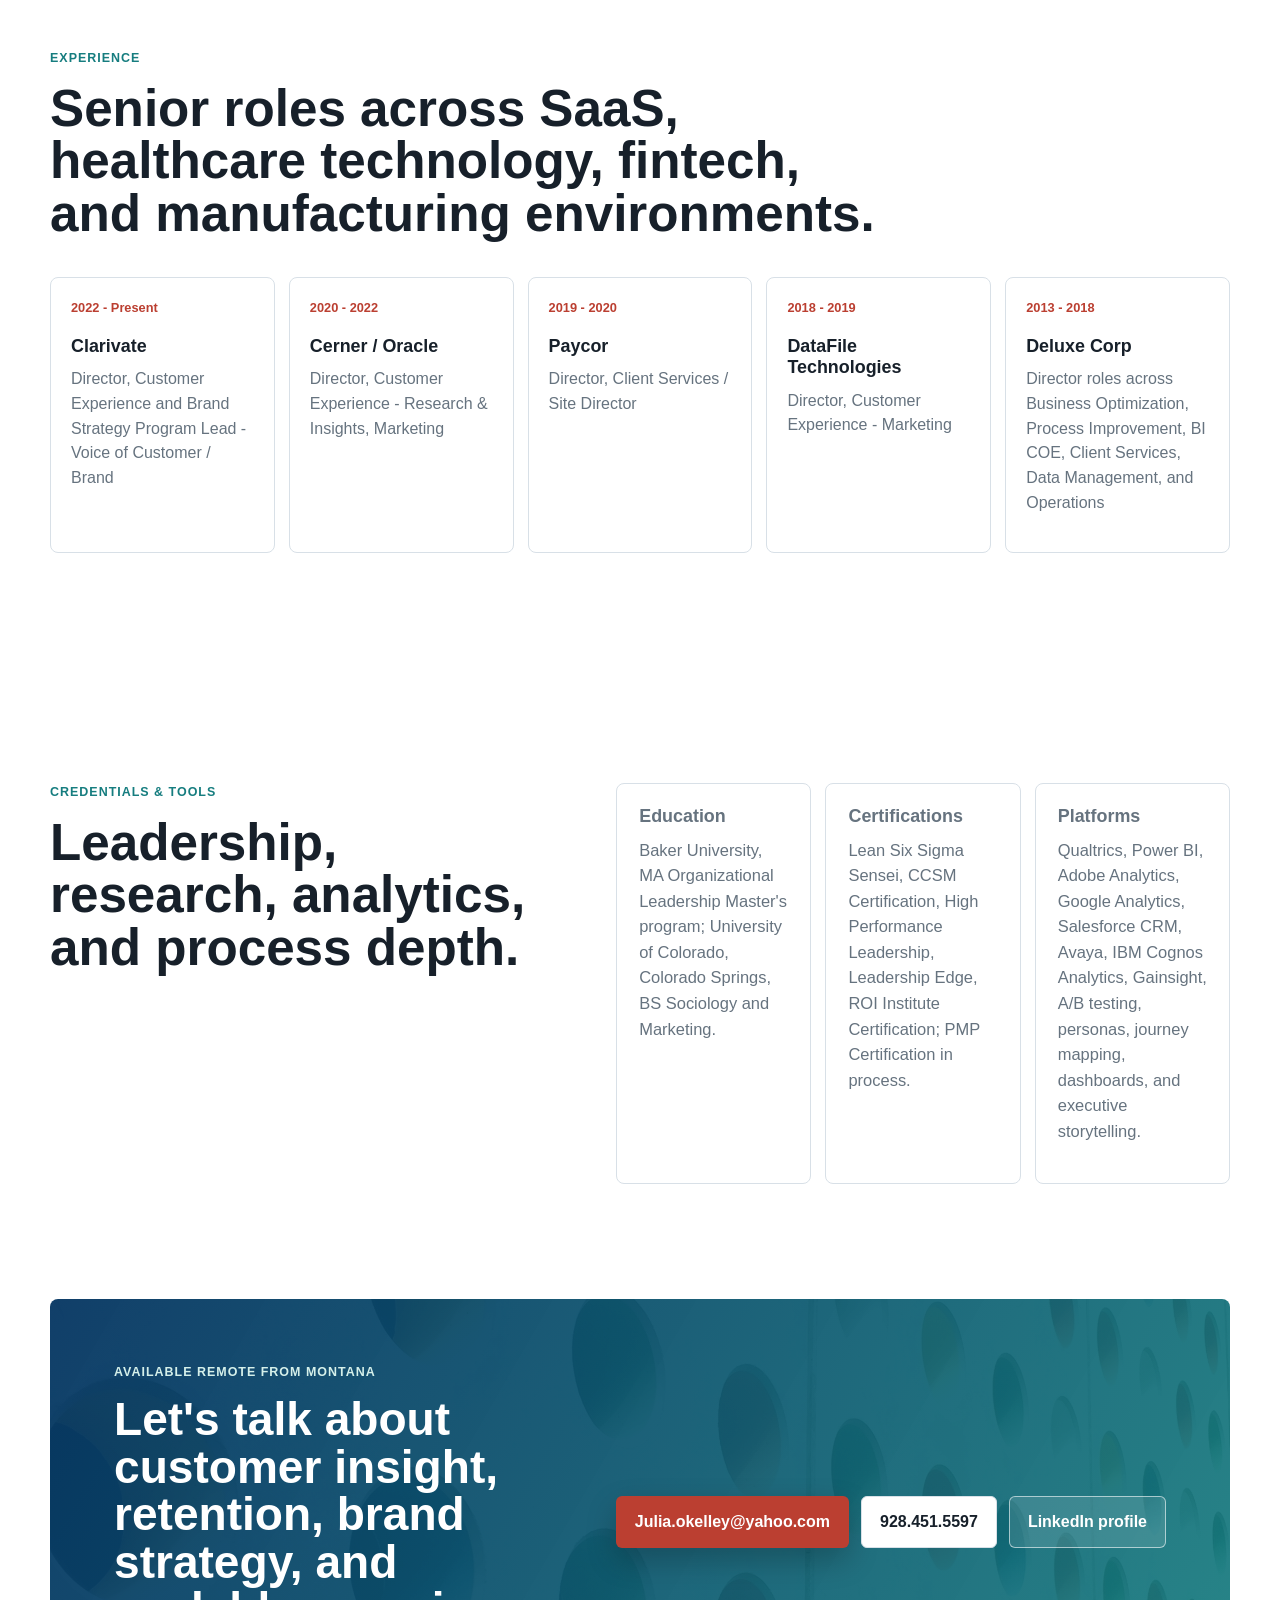
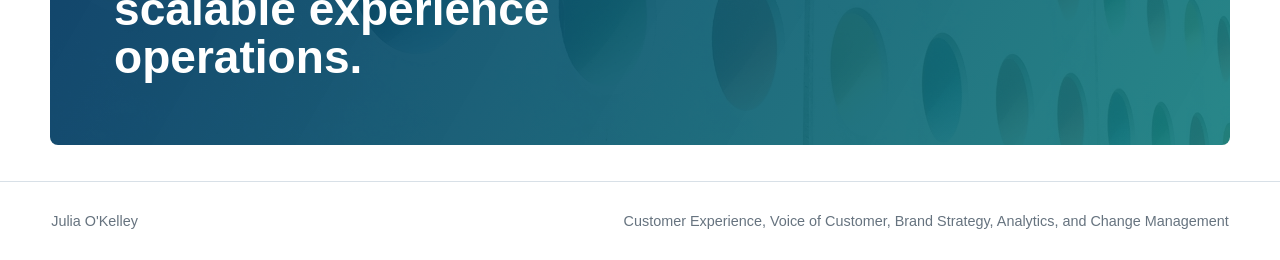
==== commit 012e35ec: "Refine portfolio headline and selected works" ====
--- a/index.html
+++ b/index.html
@@ -32,7 +32,7 @@
         <div class="hero-overlay"></div>
         <div class="hero-content">
           <p class="eyebrow">Customer Experience | Voice of Customer | Brand Strategy | Change Management</p>
-          <h1>I build customer insight programs that move from listening to action.</h1>
+          <h1>I build customer focussed programs that transform brand &amp; customer experiences.</h1>
           <p class="hero-copy">
             I am a strategic, highly collaborative leader with 20+ years of experience turning quantitative and qualitative feedback into business recommendations that improve customer experience, retention, operational efficiency, and executive decision-making.
           </p>
@@ -113,55 +113,88 @@
 
       <section class="section work-section" id="work">
         <div class="section-heading">
-          <div class="section-kicker">Selected Work</div>
+          <div class="section-kicker">Selected Impact Works</div>
           <h2>Programs that connect customer voice, operations, and action.</h2>
         </div>
 
-        <article class="case-study feature-case">
-          <div class="case-copy">
-            <p class="case-label">Experience Hub Framework</p>
-            <h3>Designing the contact center as the interaction hub of the digital enterprise.</h3>
-            <p>
-              The Experience Hub blueprint organizes client experience, associate experience, technology scalability, quality, and predictability into one operating model. The work starts with visibility, maturity assessment, journey mapping, and roadblocks, then moves into VOC strategy, governance, analytics, employee engagement, and repeatable improvement.
-            </p>
-            <ul class="clean-list">
-              <li>Built short-, medium-, and long-term planning around listen, insight, action, and close-the-loop principles.</li>
-              <li>Connected micro-journey feedback to operational information for maximum impact.</li>
-              <li>Created executive narratives that help teams prioritize pain points, ownership, and measurable improvement.</li>
-            </ul>
-          </div>
-          <figure class="case-visual">
-            <img src="assets/deck-media/image49.png" alt="Executive insight report showing customer pain points and recommended actions">
-            <figcaption>Experience Hub framework from supporting portfolio deck.</figcaption>
-          </figure>
-        </article>
-
-        <div class="case-grid">
-          <article class="case-study">
-            <figure class="case-visual compact">
-              <img src="assets/deck-media/image46.png" alt="Moneyball data-driven strategy objective slide">
-            </figure>
-            <div class="case-copy">
-              <p class="case-label">Moneyball VOC Strategy</p>
-              <h3>Predictive retention through segmentation and client journey intelligence.</h3>
-              <p>
-                Developed data-driven retention programs using client interviews, focus groups, segmentation analysis, AI-enabled qualitative insights, and predictive modeling to pinpoint factors that make clients successful or at risk.
-              </p>
+        <div class="impact-work-list">
+          <details class="case-study impact-work">
+            <summary class="impact-work-summary">
+              <span>
+                <span class="case-label">Experience Hub Framework</span>
+                <span class="impact-work-title">Designing the contact center as the interaction hub of the digital enterprise.</span>
+                <span class="impact-work-preview">Operating model for visibility, VOC governance, analytics, engagement, and repeatable improvement.</span>
+              </span>
+              <span class="impact-work-toggle">
+                <span class="impact-work-view">View details</span>
+                <span class="impact-work-hide">Hide details</span>
+              </span>
+            </summary>
+            <div class="impact-work-detail feature-case">
+              <div class="case-copy">
+                <p>
+                  The Experience Hub blueprint organizes client experience, associate experience, technology scalability, quality, and predictability into one operating model. The work starts with visibility, maturity assessment, journey mapping, and roadblocks, then moves into VOC strategy, governance, analytics, employee engagement, and repeatable improvement.
+                </p>
+                <ul class="clean-list">
+                  <li>Built short-, medium-, and long-term planning around listen, insight, action, and close-the-loop principles.</li>
+                  <li>Connected micro-journey feedback to operational information for maximum impact.</li>
+                  <li>Created executive narratives that help teams prioritize pain points, ownership, and measurable improvement.</li>
+                </ul>
+              </div>
+              <figure class="case-visual">
+                <img src="assets/deck-media/image49.png" alt="Executive insight report showing customer pain points and recommended actions">
+                <figcaption>Experience Hub framework from supporting portfolio deck.</figcaption>
+              </figure>
             </div>
-          </article>
-
-          <article class="case-study">
-            <figure class="case-visual compact">
-              <img src="assets/deck-media/image25.png" alt="NPS prediction dashboard showing model performance and top predictors">
-            </figure>
-            <div class="case-copy">
-              <p class="case-label">Executive Reporting</p>
-              <h3>Insights that reach the right people at the right time.</h3>
-              <p>
-                Created scorecards, reporting structures, dashboards, and presentation narratives to monitor performance, identify themes, and help stakeholders move from feedback to decisions.
-              </p>
+          </details>
+
+          <details class="case-study impact-work">
+            <summary class="impact-work-summary">
+              <span>
+                <span class="case-label">Moneyball VOC Strategy</span>
+                <span class="impact-work-title">Predictive retention through segmentation and client journey intelligence.</span>
+                <span class="impact-work-preview">Data-driven retention strategy using interviews, segmentation, AI-enabled insight, and predictive modeling.</span>
+              </span>
+              <span class="impact-work-toggle">
+                <span class="impact-work-view">View details</span>
+                <span class="impact-work-hide">Hide details</span>
+              </span>
+            </summary>
+            <div class="impact-work-detail compact-detail">
+              <figure class="case-visual compact">
+                <img src="assets/deck-media/image46.png" alt="Moneyball data-driven strategy objective slide">
+              </figure>
+              <div class="case-copy">
+                <p>
+                  Developed data-driven retention programs using client interviews, focus groups, segmentation analysis, AI-enabled qualitative insights, and predictive modeling to pinpoint factors that make clients successful or at risk.
+                </p>
+              </div>
             </div>
-          </article>
+          </details>
+
+          <details class="case-study impact-work">
+            <summary class="impact-work-summary">
+              <span>
+                <span class="case-label">Executive Reporting</span>
+                <span class="impact-work-title">Insights that reach the right people at the right time.</span>
+                <span class="impact-work-preview">Scorecards, dashboards, and leadership narratives that move feedback into decisions.</span>
+              </span>
+              <span class="impact-work-toggle">
+                <span class="impact-work-view">View details</span>
+                <span class="impact-work-hide">Hide details</span>
+              </span>
+            </summary>
+            <div class="impact-work-detail compact-detail">
+              <figure class="case-visual compact">
+                <img src="assets/deck-media/image25.png" alt="NPS prediction dashboard showing model performance and top predictors">
+              </figure>
+              <div class="case-copy">
+                <p>
+                  Created scorecards, reporting structures, dashboards, and presentation narratives to monitor performance, identify themes, and help stakeholders move from feedback to decisions.
+                </p>
+              </div>
+            </div>
+          </details>
         </div>
       </section>
 
--- a/styles.css
+++ b/styles.css
@@ -170,9 +170,9 @@
 }
 
 h1 {
-  max-width: 980px;
+  max-width: 1080px;
   margin-bottom: 24px;
-  font-size: clamp(3rem, 7vw, 6.9rem);
+  font-size: clamp(2.85rem, 6.4vw, 6.35rem);
   line-height: 0.98;
   letter-spacing: 0;
 }
@@ -375,10 +375,89 @@
   box-shadow: var(--shadow);
 }
 
+.impact-work-list {
+  display: grid;
+  gap: 16px;
+  max-width: 980px;
+}
+
+.impact-work {
+  background: #fff;
+}
+
+.impact-work-summary {
+  display: grid;
+  grid-template-columns: minmax(0, 1fr) auto;
+  gap: 24px;
+  align-items: start;
+  padding: clamp(22px, 3vw, 34px);
+  cursor: pointer;
+  list-style: none;
+}
+
+.impact-work-summary::-webkit-details-marker {
+  display: none;
+}
+
+.impact-work-summary:focus-visible {
+  outline: 3px solid rgba(22, 125, 127, 0.35);
+  outline-offset: -6px;
+}
+
+.impact-work-title {
+  display: block;
+  max-width: 720px;
+  margin-bottom: 8px;
+  color: var(--ink);
+  font-size: clamp(1.18rem, 1.8vw, 1.55rem);
+  font-weight: 900;
+  line-height: 1.18;
+}
+
+.impact-work-preview {
+  display: block;
+  max-width: 720px;
+  color: var(--muted);
+}
+
+.impact-work-toggle {
+  min-width: 112px;
+  padding: 9px 12px;
+  border: 1px solid var(--line);
+  border-radius: 6px;
+  color: var(--teal);
+  font-size: 0.84rem;
+  font-weight: 900;
+  text-align: center;
+  white-space: nowrap;
+}
+
+.impact-work-hide,
+.impact-work[open] .impact-work-view {
+  display: none;
+}
+
+.impact-work[open] .impact-work-hide {
+  display: inline;
+}
+
+.impact-work[open] .impact-work-toggle {
+  color: var(--red);
+  border-color: rgba(187, 63, 49, 0.28);
+}
+
+.impact-work-detail {
+  border-top: 1px solid var(--line);
+}
+
+.compact-detail {
+  display: grid;
+  grid-template-columns: minmax(260px, 0.9fr) minmax(280px, 1.1fr);
+}
+
 .feature-case {
   display: grid;
   grid-template-columns: minmax(320px, 0.85fr) minmax(420px, 1.15fr);
-  margin-bottom: 24px;
 }
 
 .case-copy {
@@ -411,17 +490,6 @@
   padding: 10px 14px 14px;
   color: var(--muted);
   font-size: 0.82rem;
-}
-
-.case-grid {
-  display: grid;
-  grid-template-columns: repeat(2, 1fr);
-  gap: 24px;
-}
-
-.case-grid .case-study {
-  display: grid;
-  grid-template-rows: auto 1fr;
 }
 
 .case-visual.compact img {
@@ -552,6 +620,7 @@
   }
 
   .feature-case,
+  .compact-detail,
   .method-section,
   .intro-grid,
   .leadership-layout,
@@ -598,7 +667,7 @@
   }
 
   h1 {
-    font-size: clamp(2.7rem, 16vw, 4.4rem);
+    font-size: clamp(2.55rem, 14.5vw, 4.1rem);
   }
 
   .section,
@@ -609,7 +678,6 @@
 
   .metric-band,
   .capability-grid,
-  .case-grid,
   .method-steps,
   .timeline,
   .credential-columns {
@@ -638,6 +706,16 @@
     padding: 24px;
   }
 
+  .impact-work-summary {
+    grid-template-columns: 1fr;
+    gap: 16px;
+    padding: 22px;
+  }
+
+  .impact-work-toggle {
+    justify-self: start;
+  }
+
   .case-visual img {
     min-height: 260px;
     padding: 10px;
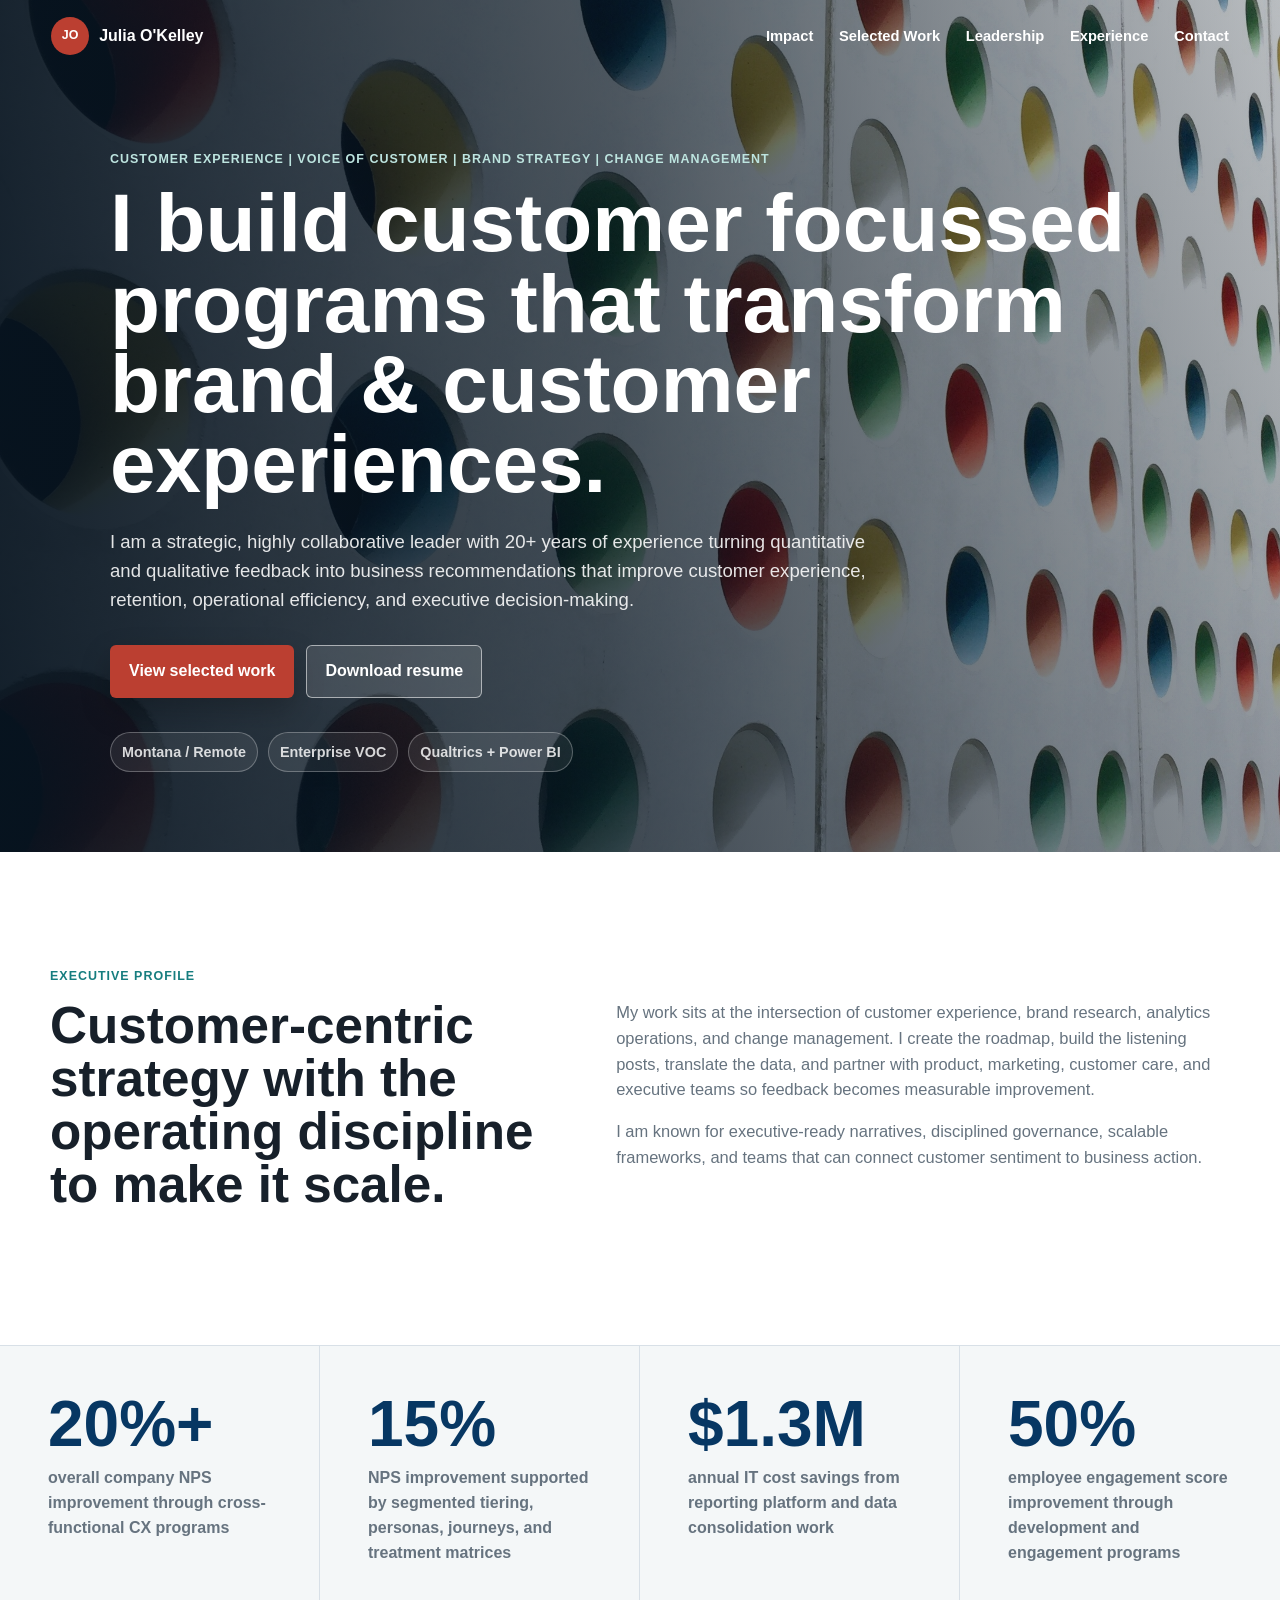
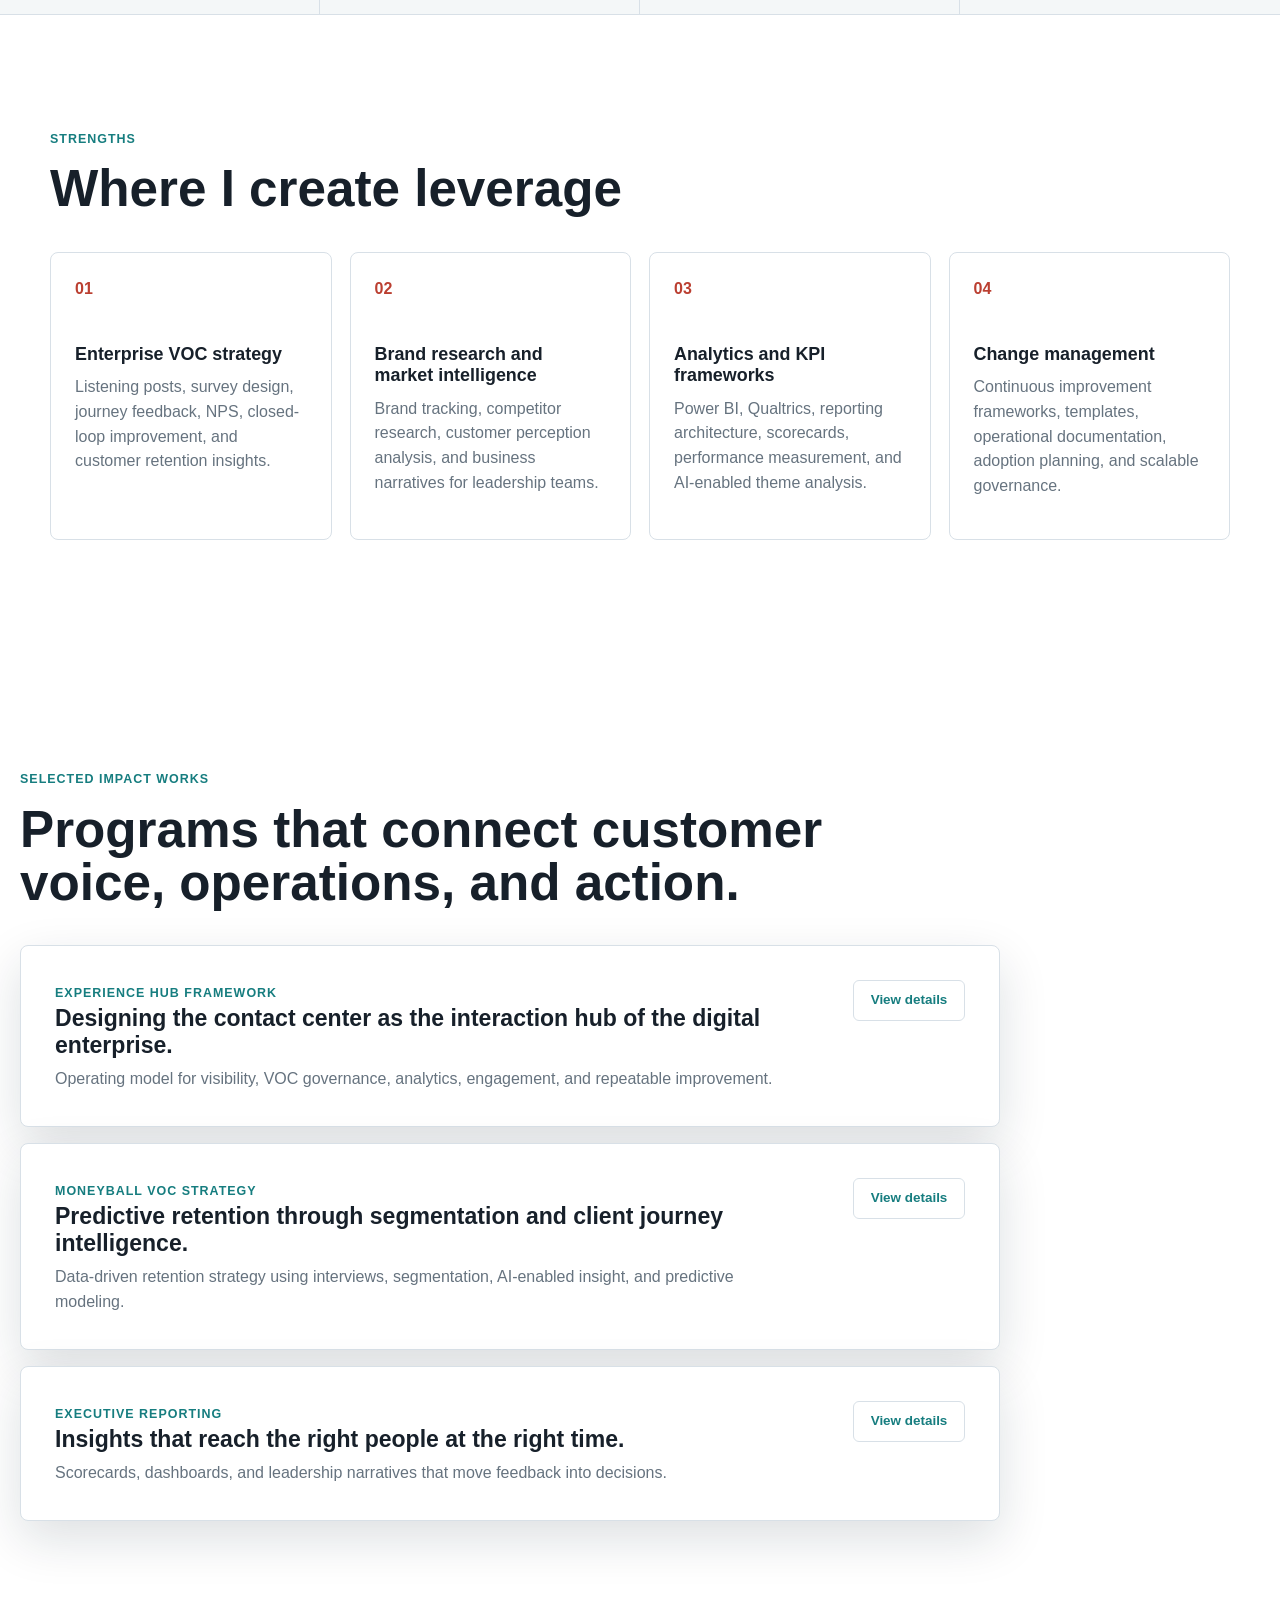
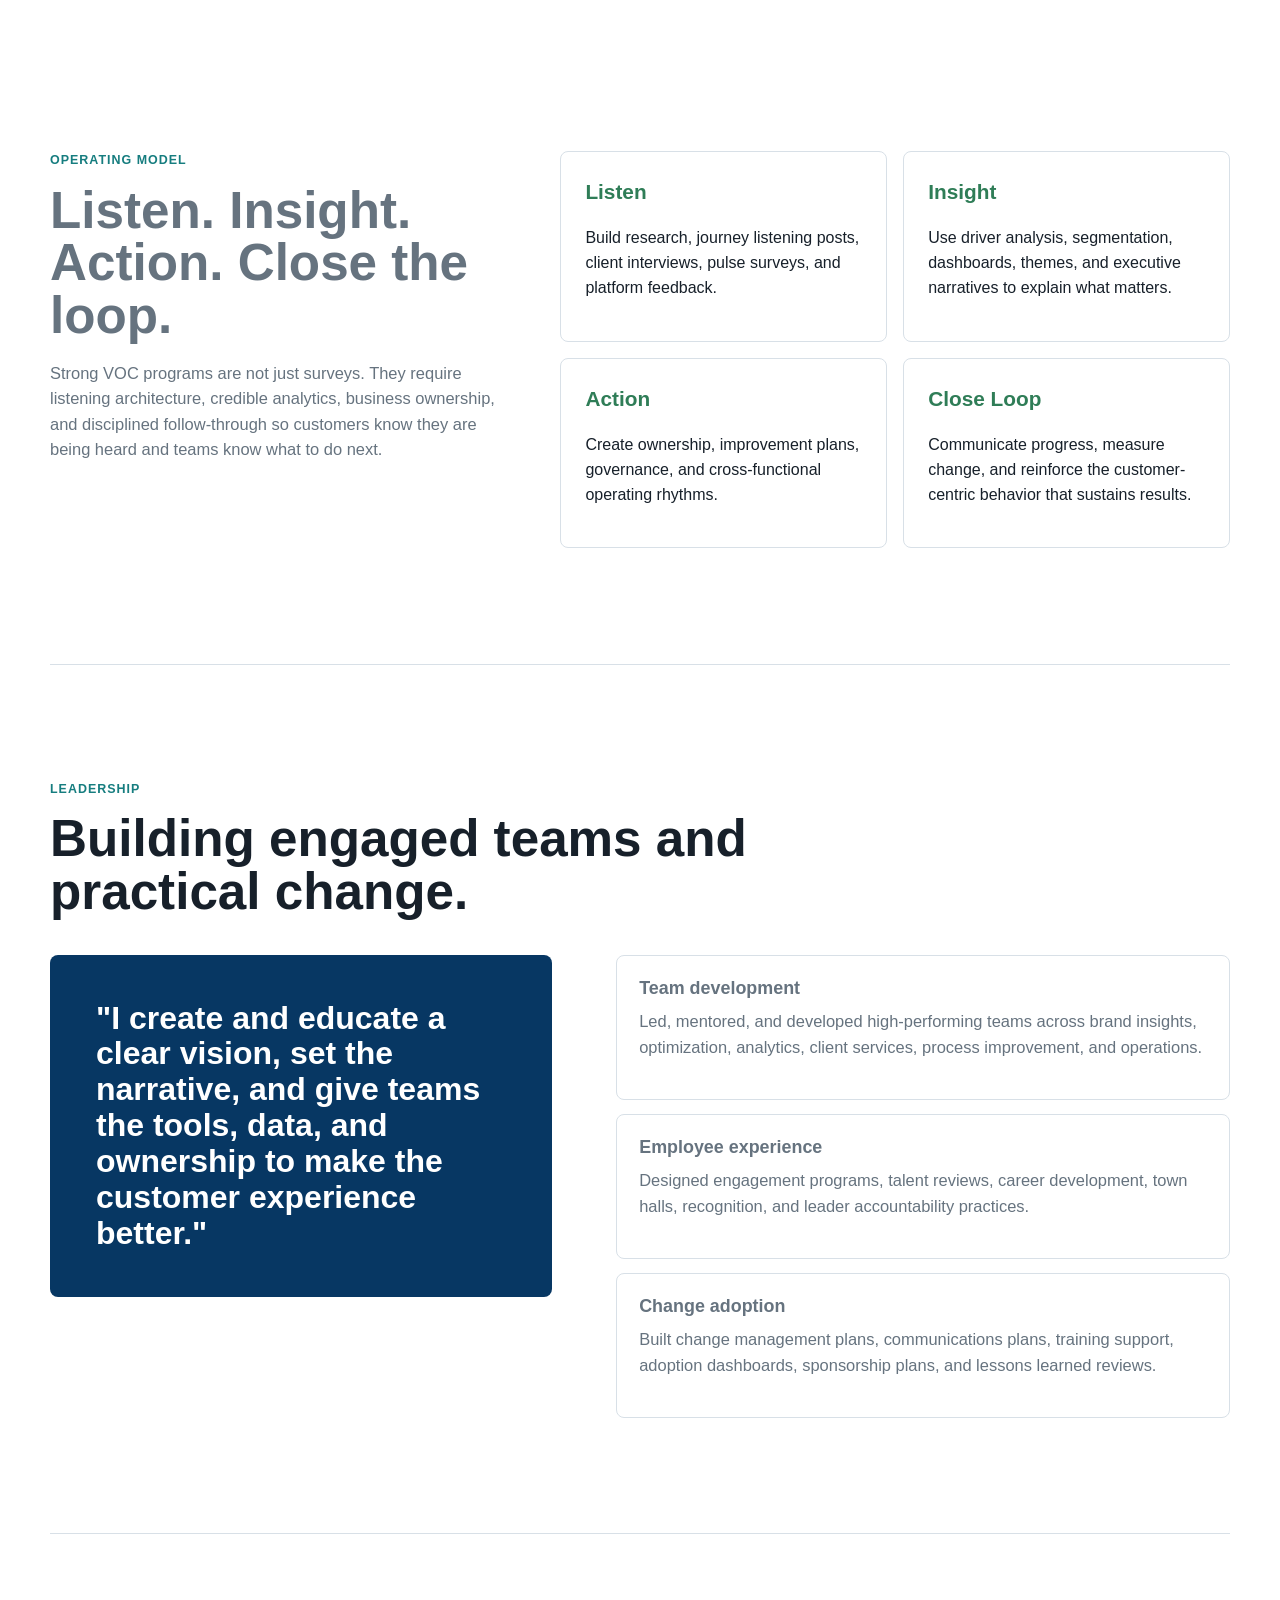
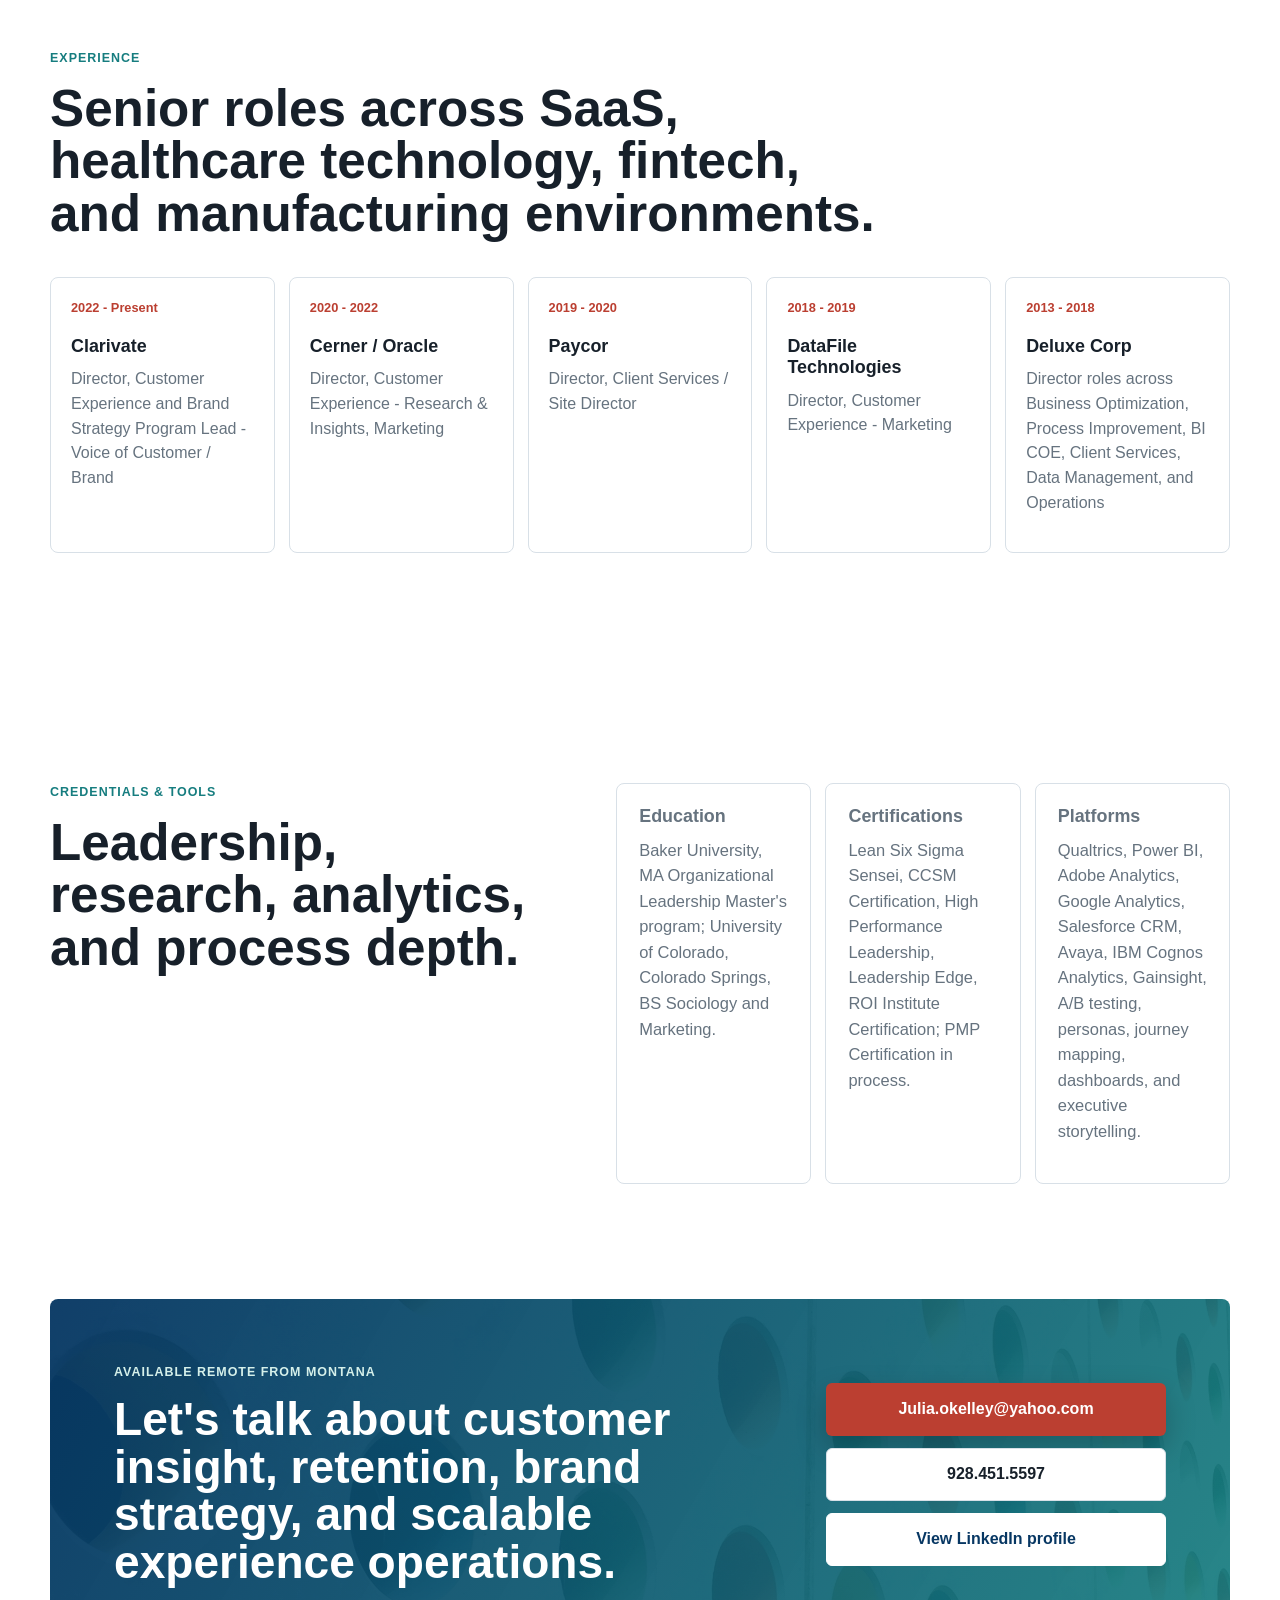
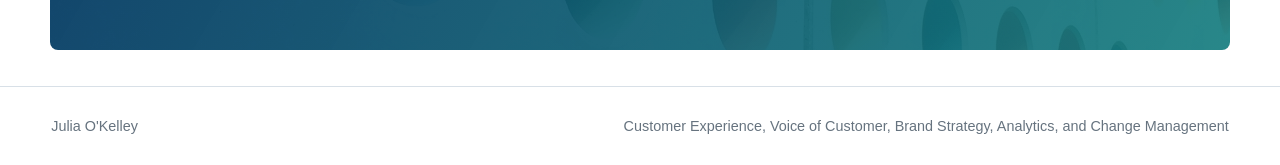
==== commit d8f76832: "Add portfolio checks and contact polish" ====
--- a/index.html
+++ b/index.html
@@ -317,7 +317,7 @@
         <div class="contact-actions">
           <a class="button primary" href="mailto:Julia.okelley@yahoo.com">Julia.okelley@yahoo.com</a>
           <a class="button secondary" href="tel:+19284515597">928.451.5597</a>
-          <a class="button text" href="https://www.linkedin.com/in/juliaokelley">LinkedIn profile</a>
+          <a class="button text" href="https://www.linkedin.com/in/juliaokelley">View LinkedIn profile</a>
         </div>
       </section>
     </main>
--- a/styles.css
+++ b/styles.css
@@ -239,9 +239,9 @@
 }
 
 .contact-section .button.text {
-  color: #fff;
-  border-color: rgba(255, 255, 255, 0.58);
-  background: rgba(255, 255, 255, 0.12);
+  color: var(--navy);
+  border-color: #fff;
+  background: #fff;
 }
 
 .contact-section .button.secondary {
@@ -579,7 +579,7 @@
 
 .contact-section {
   display: grid;
-  grid-template-columns: minmax(0, 1fr) auto;
+  grid-template-columns: minmax(0, 1fr) minmax(260px, 340px);
   gap: 32px;
   align-items: center;
   width: min(1180px, calc(100% - 40px));
@@ -602,6 +602,16 @@
   color: #d5f0ea;
 }
 
+.contact-section .contact-actions {
+  display: grid;
+  grid-template-columns: 1fr;
+  align-items: stretch;
+}
+
+.contact-section .button {
+  width: 100%;
+}
+
 .site-footer {
   display: flex;
   justify-content: space-between;
@@ -676,6 +686,10 @@
     width: min(100% - 32px, 1180px);
   }
 
+  .contact-section .contact-actions {
+    min-width: 0;
+  }
+
   .metric-band,
   .capability-grid,
   .method-steps,
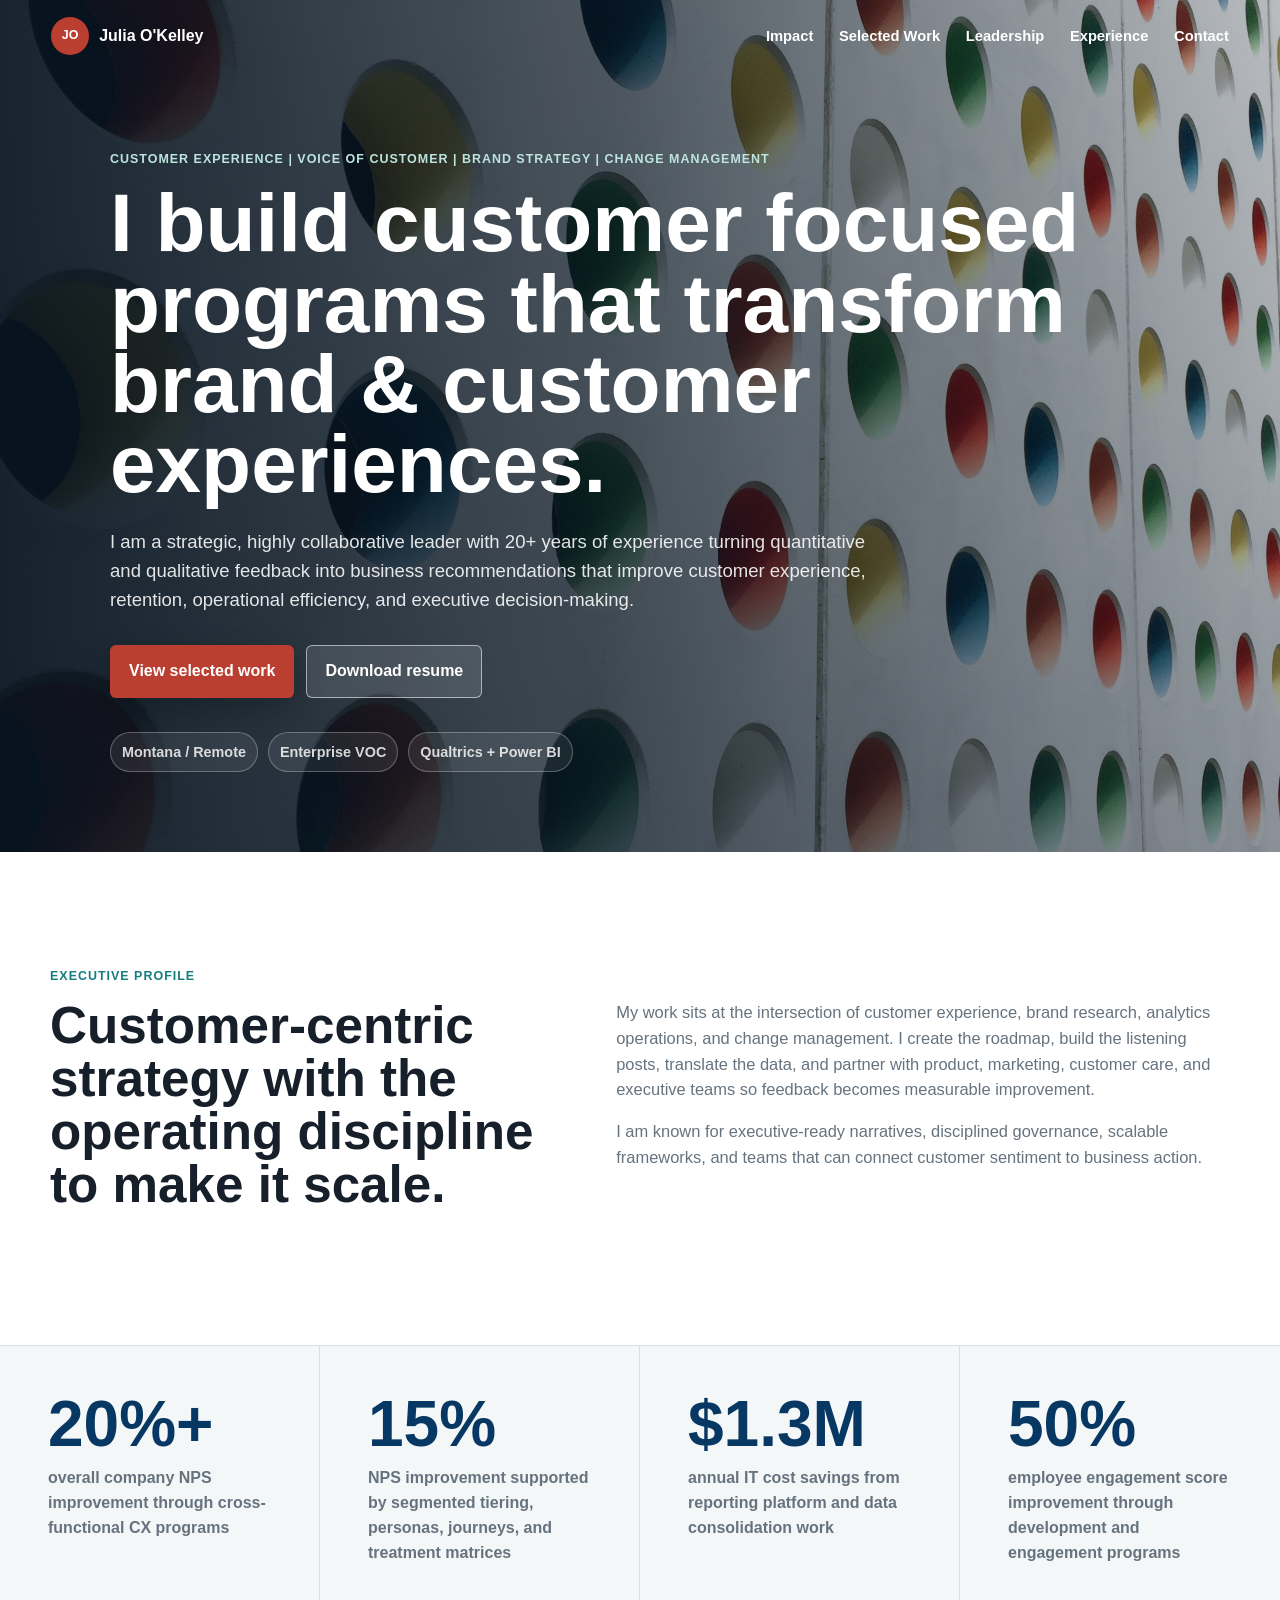
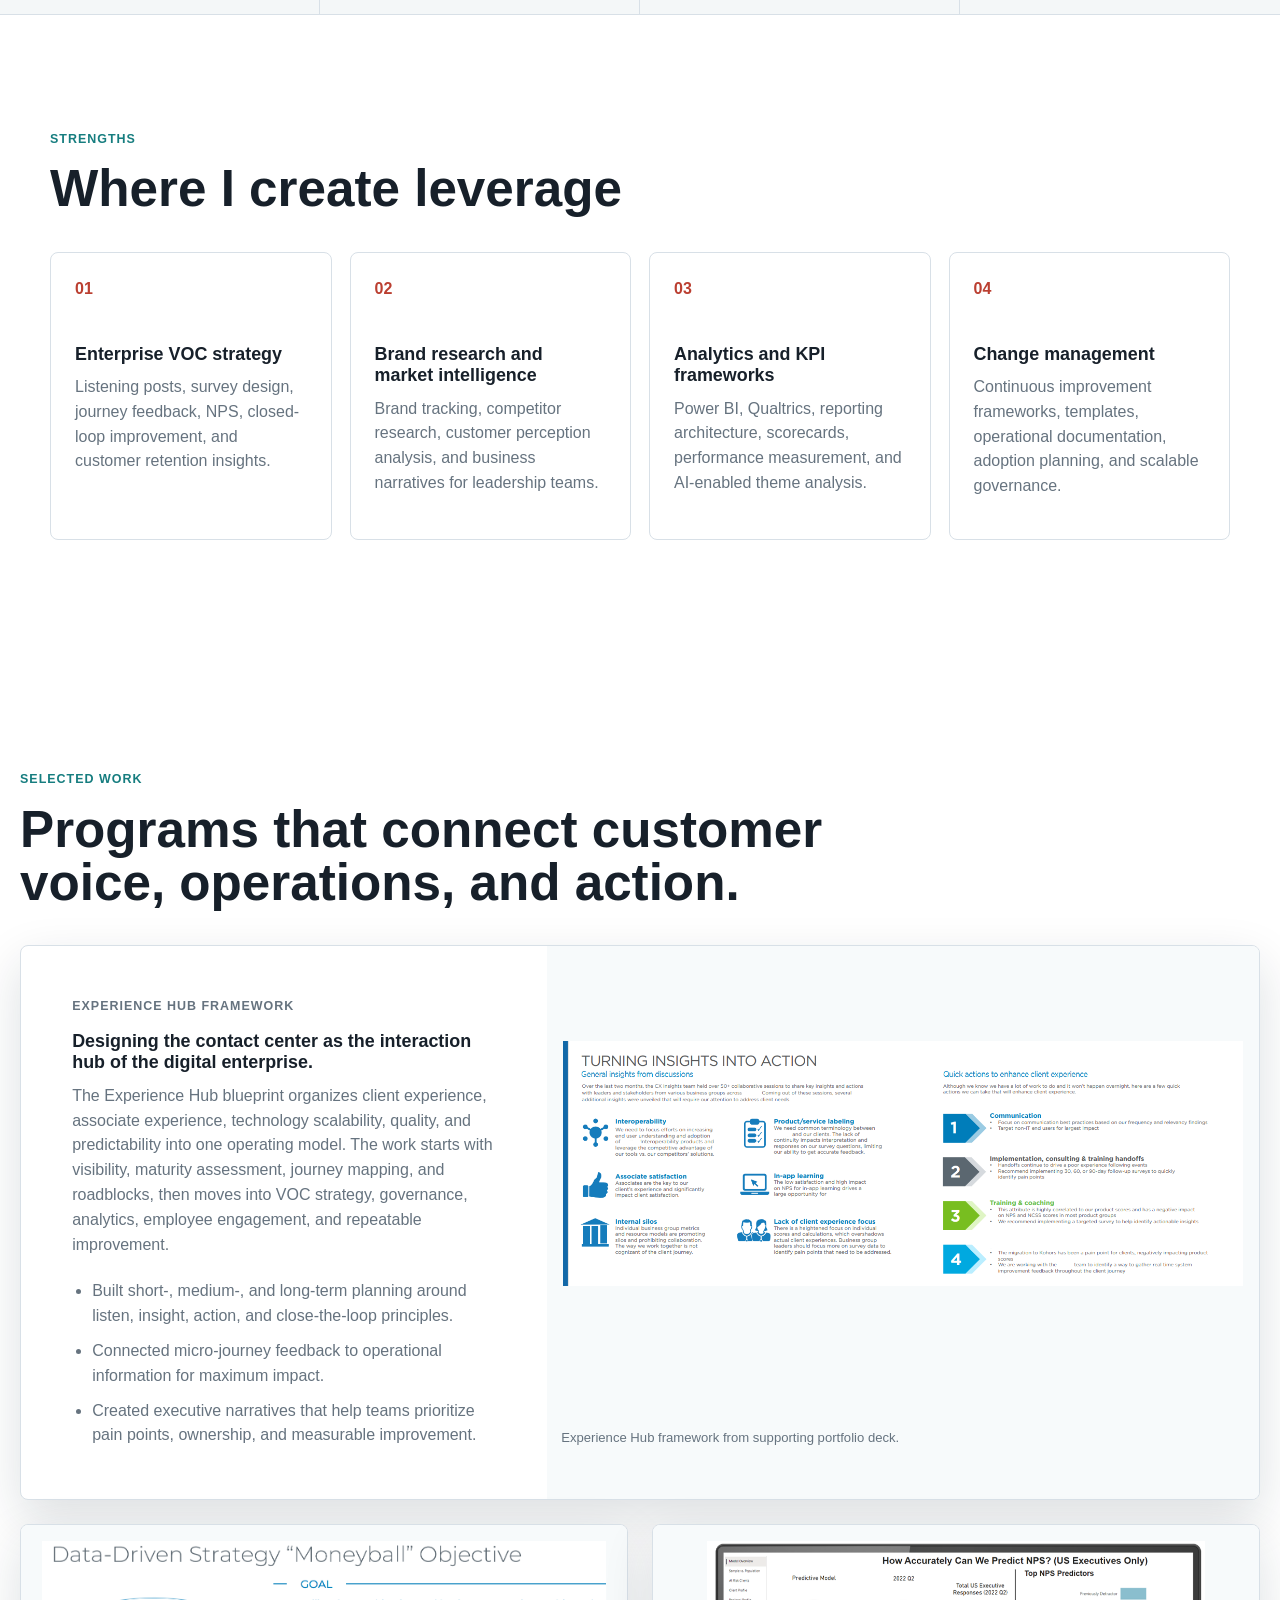
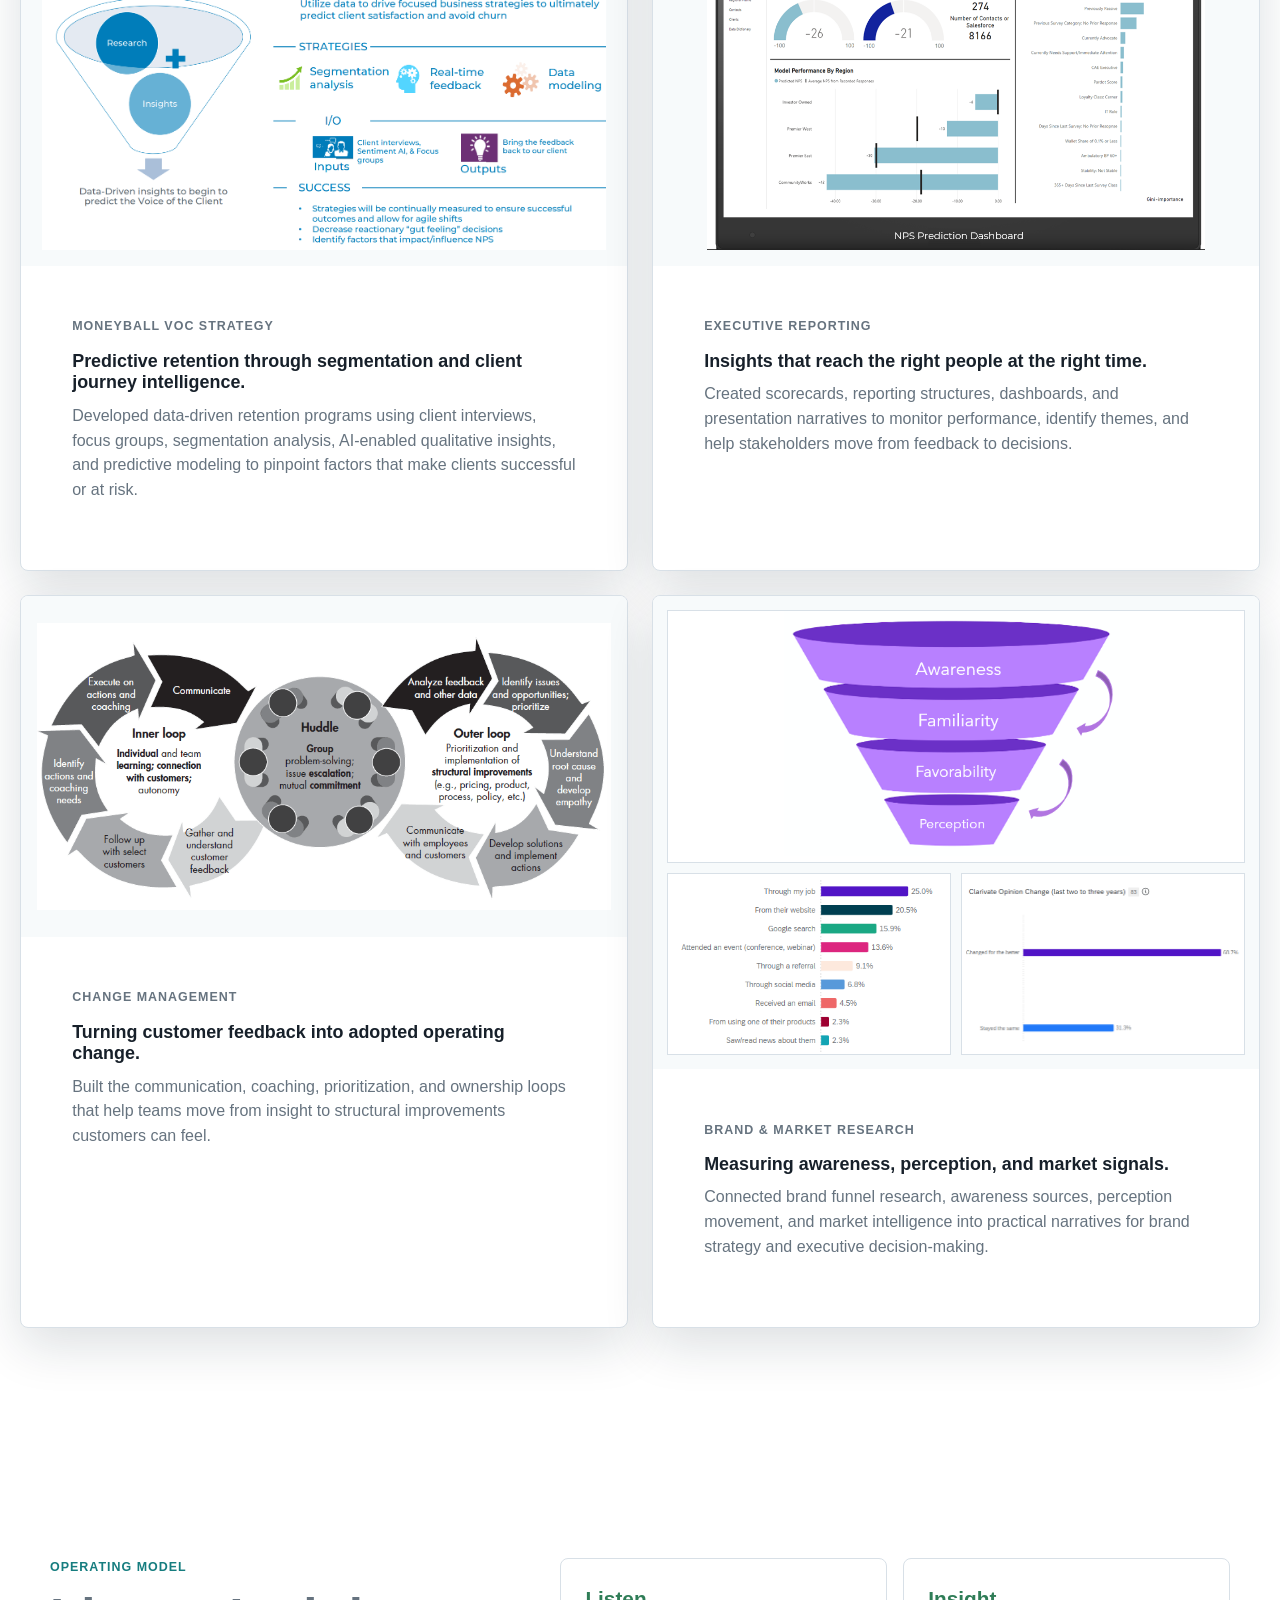
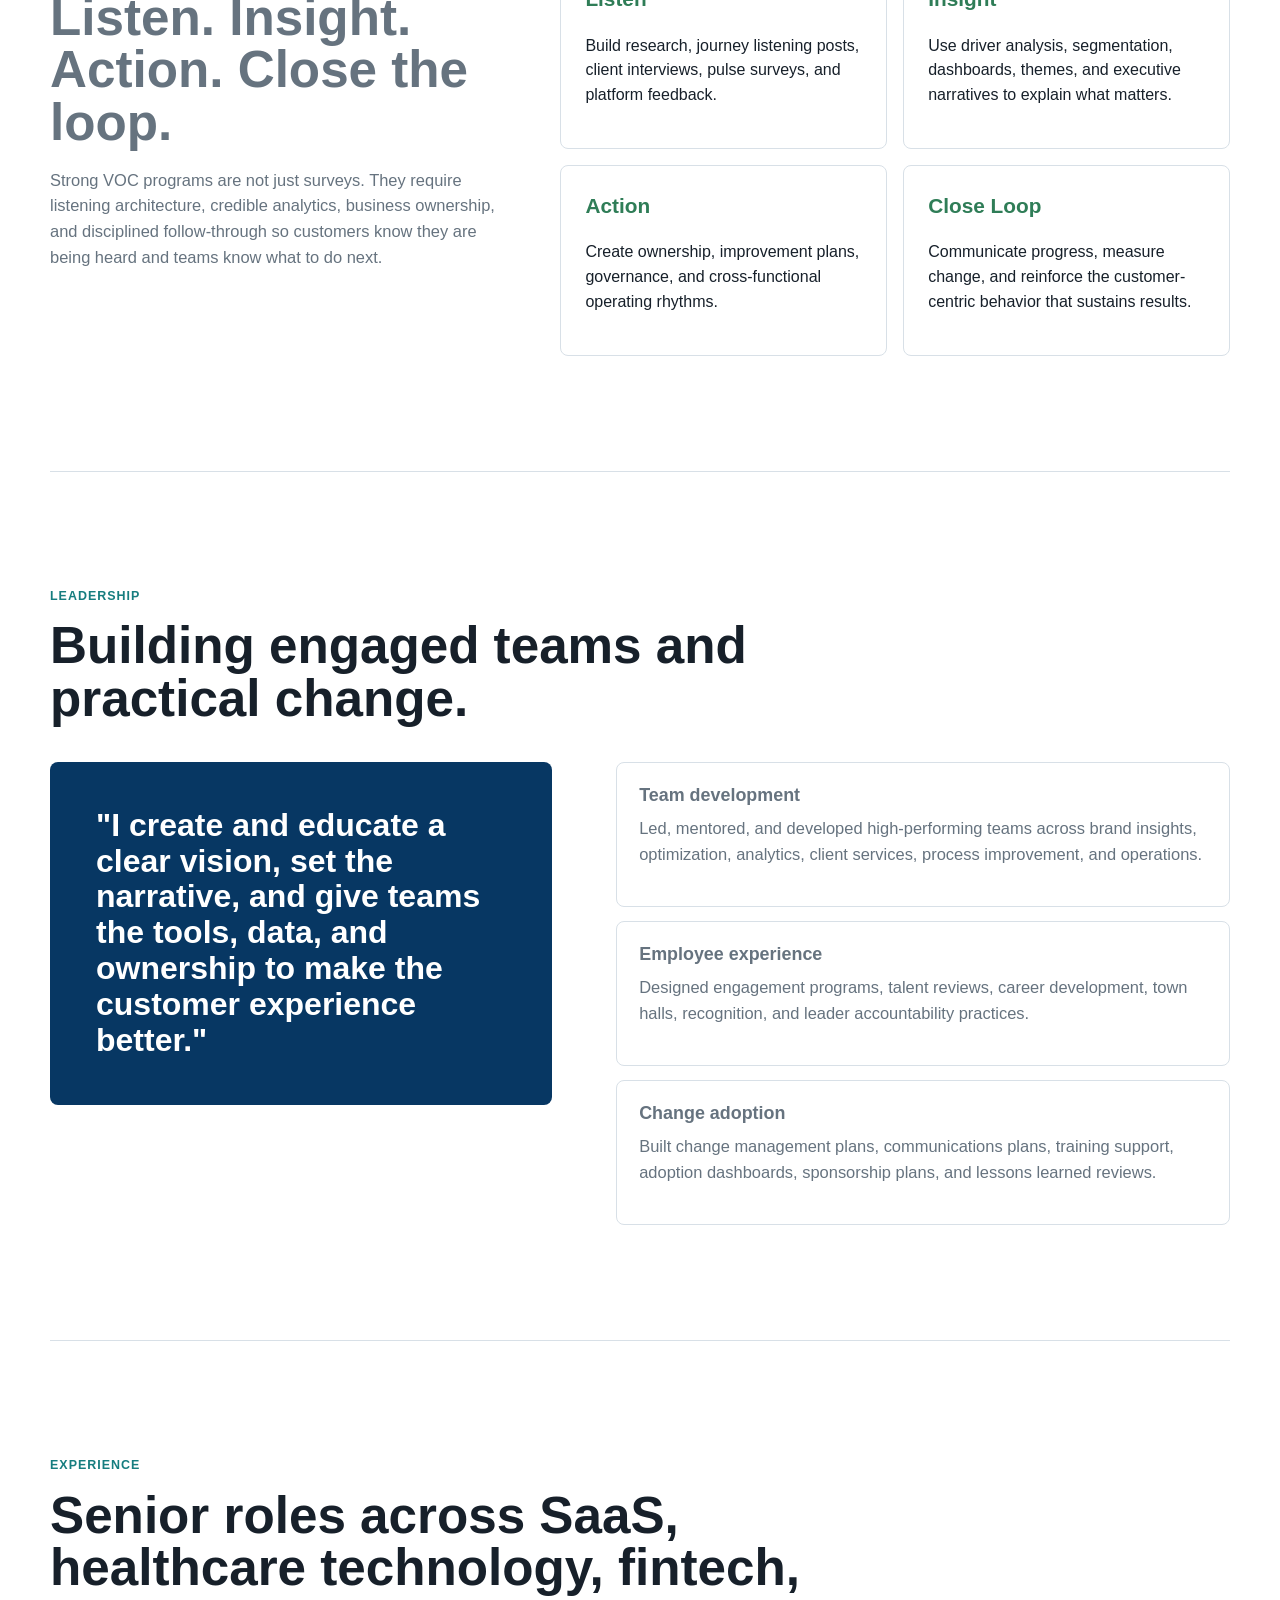
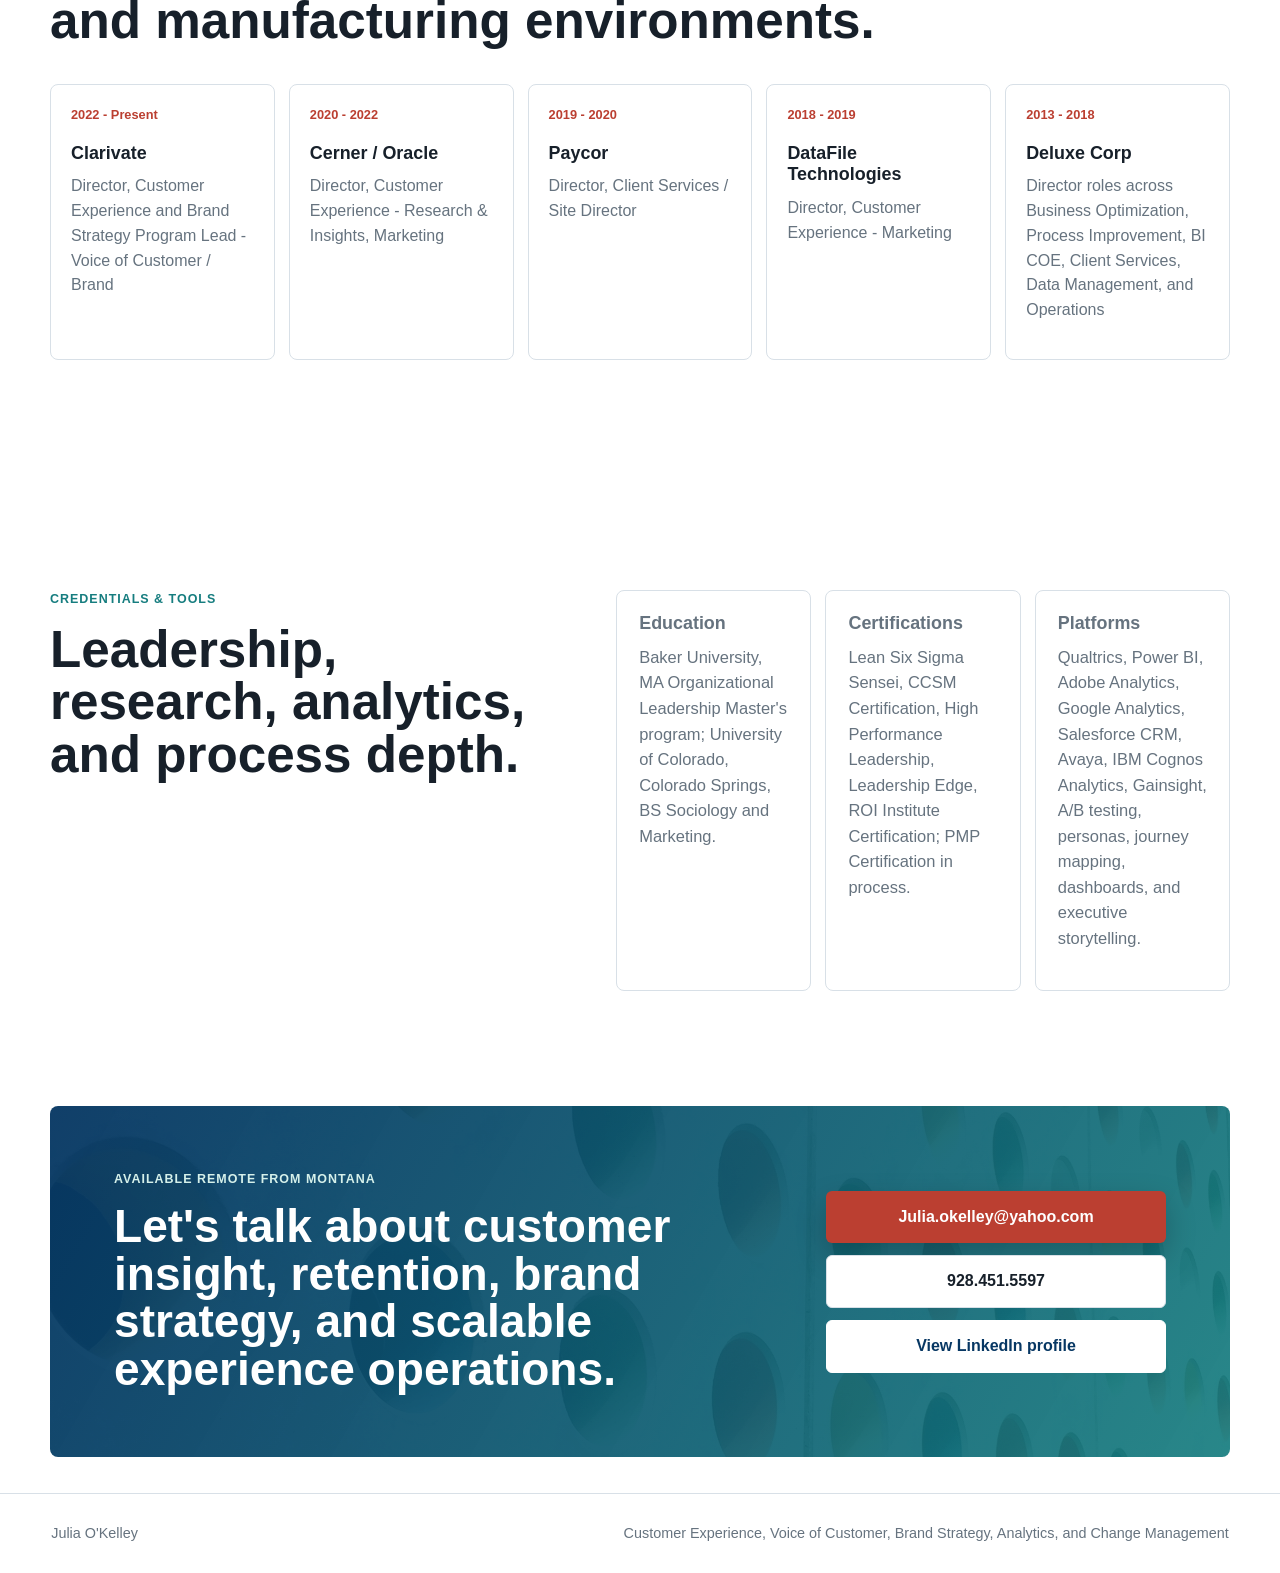
==== commit b3ef6e2e: "Expand works and add research slides" ====
--- a/index.html
+++ b/index.html
@@ -32,7 +32,7 @@
         <div class="hero-overlay"></div>
         <div class="hero-content">
           <p class="eyebrow">Customer Experience | Voice of Customer | Brand Strategy | Change Management</p>
-          <h1>I build customer focussed programs that transform brand &amp; customer experiences.</h1>
+          <h1>I build customer focused programs that transform brand &amp; customer experiences.</h1>
           <p class="hero-copy">
             I am a strategic, highly collaborative leader with 20+ years of experience turning quantitative and qualitative feedback into business recommendations that improve customer experience, retention, operational efficiency, and executive decision-making.
           </p>
@@ -113,88 +113,83 @@
 
       <section class="section work-section" id="work">
         <div class="section-heading">
-          <div class="section-kicker">Selected Impact Works</div>
+          <div class="section-kicker">Selected Work</div>
           <h2>Programs that connect customer voice, operations, and action.</h2>
         </div>
 
-        <div class="impact-work-list">
-          <details class="case-study impact-work">
-            <summary class="impact-work-summary">
-              <span>
-                <span class="case-label">Experience Hub Framework</span>
-                <span class="impact-work-title">Designing the contact center as the interaction hub of the digital enterprise.</span>
-                <span class="impact-work-preview">Operating model for visibility, VOC governance, analytics, engagement, and repeatable improvement.</span>
-              </span>
-              <span class="impact-work-toggle">
-                <span class="impact-work-view">View details</span>
-                <span class="impact-work-hide">Hide details</span>
-              </span>
-            </summary>
-            <div class="impact-work-detail feature-case">
-              <div class="case-copy">
-                <p>
-                  The Experience Hub blueprint organizes client experience, associate experience, technology scalability, quality, and predictability into one operating model. The work starts with visibility, maturity assessment, journey mapping, and roadblocks, then moves into VOC strategy, governance, analytics, employee engagement, and repeatable improvement.
-                </p>
-                <ul class="clean-list">
-                  <li>Built short-, medium-, and long-term planning around listen, insight, action, and close-the-loop principles.</li>
-                  <li>Connected micro-journey feedback to operational information for maximum impact.</li>
-                  <li>Created executive narratives that help teams prioritize pain points, ownership, and measurable improvement.</li>
-                </ul>
-              </div>
-              <figure class="case-visual">
-                <img src="assets/deck-media/image49.png" alt="Executive insight report showing customer pain points and recommended actions">
-                <figcaption>Experience Hub framework from supporting portfolio deck.</figcaption>
-              </figure>
-            </div>
-          </details>
-
-          <details class="case-study impact-work">
-            <summary class="impact-work-summary">
-              <span>
-                <span class="case-label">Moneyball VOC Strategy</span>
-                <span class="impact-work-title">Predictive retention through segmentation and client journey intelligence.</span>
-                <span class="impact-work-preview">Data-driven retention strategy using interviews, segmentation, AI-enabled insight, and predictive modeling.</span>
-              </span>
-              <span class="impact-work-toggle">
-                <span class="impact-work-view">View details</span>
-                <span class="impact-work-hide">Hide details</span>
-              </span>
-            </summary>
-            <div class="impact-work-detail compact-detail">
-              <figure class="case-visual compact">
-                <img src="assets/deck-media/image46.png" alt="Moneyball data-driven strategy objective slide">
-              </figure>
-              <div class="case-copy">
-                <p>
-                  Developed data-driven retention programs using client interviews, focus groups, segmentation analysis, AI-enabled qualitative insights, and predictive modeling to pinpoint factors that make clients successful or at risk.
-                </p>
-              </div>
-            </div>
-          </details>
-
-          <details class="case-study impact-work">
-            <summary class="impact-work-summary">
-              <span>
-                <span class="case-label">Executive Reporting</span>
-                <span class="impact-work-title">Insights that reach the right people at the right time.</span>
-                <span class="impact-work-preview">Scorecards, dashboards, and leadership narratives that move feedback into decisions.</span>
-              </span>
-              <span class="impact-work-toggle">
-                <span class="impact-work-view">View details</span>
-                <span class="impact-work-hide">Hide details</span>
-              </span>
-            </summary>
-            <div class="impact-work-detail compact-detail">
-              <figure class="case-visual compact">
-                <img src="assets/deck-media/image25.png" alt="NPS prediction dashboard showing model performance and top predictors">
-              </figure>
-              <div class="case-copy">
-                <p>
-                  Created scorecards, reporting structures, dashboards, and presentation narratives to monitor performance, identify themes, and help stakeholders move from feedback to decisions.
-                </p>
-              </div>
-            </div>
-          </details>
+        <article class="case-study feature-case">
+          <div class="case-copy">
+            <p class="case-label">Experience Hub Framework</p>
+            <h3>Designing the contact center as the interaction hub of the digital enterprise.</h3>
+            <p>
+              The Experience Hub blueprint organizes client experience, associate experience, technology scalability, quality, and predictability into one operating model. The work starts with visibility, maturity assessment, journey mapping, and roadblocks, then moves into VOC strategy, governance, analytics, employee engagement, and repeatable improvement.
+            </p>
+            <ul class="clean-list">
+              <li>Built short-, medium-, and long-term planning around listen, insight, action, and close-the-loop principles.</li>
+              <li>Connected micro-journey feedback to operational information for maximum impact.</li>
+              <li>Created executive narratives that help teams prioritize pain points, ownership, and measurable improvement.</li>
+            </ul>
+          </div>
+          <figure class="case-visual">
+            <img src="assets/deck-media/image49.png" alt="Executive insight report showing customer pain points and recommended actions">
+            <figcaption>Experience Hub framework from supporting portfolio deck.</figcaption>
+          </figure>
+        </article>
+
+        <div class="case-grid">
+          <article class="case-study">
+            <figure class="case-visual compact">
+              <img src="assets/deck-media/image46.png" alt="Moneyball data-driven strategy objective slide">
+            </figure>
+            <div class="case-copy">
+              <p class="case-label">Moneyball VOC Strategy</p>
+              <h3>Predictive retention through segmentation and client journey intelligence.</h3>
+              <p>
+                Developed data-driven retention programs using client interviews, focus groups, segmentation analysis, AI-enabled qualitative insights, and predictive modeling to pinpoint factors that make clients successful or at risk.
+              </p>
+            </div>
+          </article>
+
+          <article class="case-study">
+            <figure class="case-visual compact">
+              <img src="assets/deck-media/image25.png" alt="NPS prediction dashboard showing model performance and top predictors">
+            </figure>
+            <div class="case-copy">
+              <p class="case-label">Executive Reporting</p>
+              <h3>Insights that reach the right people at the right time.</h3>
+              <p>
+                Created scorecards, reporting structures, dashboards, and presentation narratives to monitor performance, identify themes, and help stakeholders move from feedback to decisions.
+              </p>
+            </div>
+          </article>
+
+          <article class="case-study">
+            <figure class="case-visual compact">
+              <img src="assets/deck-media/image30.png" alt="Change management loop connecting coaching, customer feedback, communication, and structural improvements">
+            </figure>
+            <div class="case-copy">
+              <p class="case-label">Change Management</p>
+              <h3>Turning customer feedback into adopted operating change.</h3>
+              <p>
+                Built the communication, coaching, prioritization, and ownership loops that help teams move from insight to structural improvements customers can feel.
+              </p>
+            </div>
+          </article>
+
+          <article class="case-study">
+            <div class="case-visual slide-stack">
+              <img src="assets/deck-media/image56.png" alt="Brand research funnel showing awareness, familiarity, favorability, and perception">
+              <img src="assets/deck-media/image53.png" alt="Bar chart showing sources of brand awareness including job, website, Google search, events, and referral">
+              <img src="assets/deck-media/image54.png" alt="Brand opinion change chart showing percent changed for the better or stayed the same">
+            </div>
+            <div class="case-copy">
+              <p class="case-label">Brand & Market Research</p>
+              <h3>Measuring awareness, perception, and market signals.</h3>
+              <p>
+                Connected brand funnel research, awareness sources, perception movement, and market intelligence into practical narratives for brand strategy and executive decision-making.
+              </p>
+            </div>
+          </article>
         </div>
       </section>
 
--- a/styles.css
+++ b/styles.css
@@ -375,89 +375,10 @@
   box-shadow: var(--shadow);
 }
 
-.impact-work-list {
-  display: grid;
-  gap: 16px;
-  max-width: 980px;
-}
-
-.impact-work {
-  background: #fff;
-}
-
-.impact-work-summary {
-  display: grid;
-  grid-template-columns: minmax(0, 1fr) auto;
-  gap: 24px;
-  align-items: start;
-  padding: clamp(22px, 3vw, 34px);
-  cursor: pointer;
-  list-style: none;
-}
-
-.impact-work-summary::-webkit-details-marker {
-  display: none;
-}
-
-.impact-work-summary:focus-visible {
-  outline: 3px solid rgba(22, 125, 127, 0.35);
-  outline-offset: -6px;
-}
-
-.impact-work-title {
-  display: block;
-  max-width: 720px;
-  margin-bottom: 8px;
-  color: var(--ink);
-  font-size: clamp(1.18rem, 1.8vw, 1.55rem);
-  font-weight: 900;
-  line-height: 1.18;
-}
-
-.impact-work-preview {
-  display: block;
-  max-width: 720px;
-  color: var(--muted);
-}
-
-.impact-work-toggle {
-  min-width: 112px;
-  padding: 9px 12px;
-  border: 1px solid var(--line);
-  border-radius: 6px;
-  color: var(--teal);
-  font-size: 0.84rem;
-  font-weight: 900;
-  text-align: center;
-  white-space: nowrap;
-}
-
-.impact-work-hide,
-.impact-work[open] .impact-work-view {
-  display: none;
-}
-
-.impact-work[open] .impact-work-hide {
-  display: inline;
-}
-
-.impact-work[open] .impact-work-toggle {
-  color: var(--red);
-  border-color: rgba(187, 63, 49, 0.28);
-}
-
-.impact-work-detail {
-  border-top: 1px solid var(--line);
-}
-
-.compact-detail {
-  display: grid;
-  grid-template-columns: minmax(260px, 0.9fr) minmax(280px, 1.1fr);
-}
-
 .feature-case {
   display: grid;
   grid-template-columns: minmax(320px, 0.85fr) minmax(420px, 1.15fr);
+  margin-bottom: 24px;
 }
 
 .case-copy {
@@ -492,10 +413,43 @@
   font-size: 0.82rem;
 }
 
+.case-grid {
+  display: grid;
+  grid-template-columns: repeat(2, 1fr);
+  gap: 24px;
+}
+
+.case-grid .case-study {
+  display: grid;
+  grid-template-rows: auto 1fr;
+}
+
 .case-visual.compact img {
   aspect-ratio: 16 / 9;
   min-height: 0;
   height: auto;
+}
+
+.slide-stack {
+  display: grid;
+  grid-template-columns: 1fr 1fr;
+  gap: 10px;
+  padding: 14px;
+}
+
+.slide-stack img {
+  width: 100%;
+  min-height: 0;
+  height: 100%;
+  padding: 0;
+  border: 1px solid var(--line);
+  background: #fff;
+  object-fit: contain;
+}
+
+.slide-stack img:first-child {
+  grid-column: 1 / -1;
+  aspect-ratio: 16 / 7;
 }
 
 .method-section {
@@ -630,7 +584,6 @@
   }
 
   .feature-case,
-  .compact-detail,
   .method-section,
   .intro-grid,
   .leadership-layout,
@@ -692,6 +645,7 @@
 
   .metric-band,
   .capability-grid,
+  .case-grid,
   .method-steps,
   .timeline,
   .credential-columns {
@@ -720,21 +674,19 @@
     padding: 24px;
   }
 
-  .impact-work-summary {
-    grid-template-columns: 1fr;
-    gap: 16px;
-    padding: 22px;
-  }
-
-  .impact-work-toggle {
-    justify-self: start;
-  }
-
   .case-visual img {
     min-height: 260px;
     padding: 10px;
   }
 
+  .slide-stack {
+    grid-template-columns: 1fr;
+  }
+
+  .slide-stack img:first-child {
+    grid-column: auto;
+  }
+
   .site-footer {
     display: grid;
   }
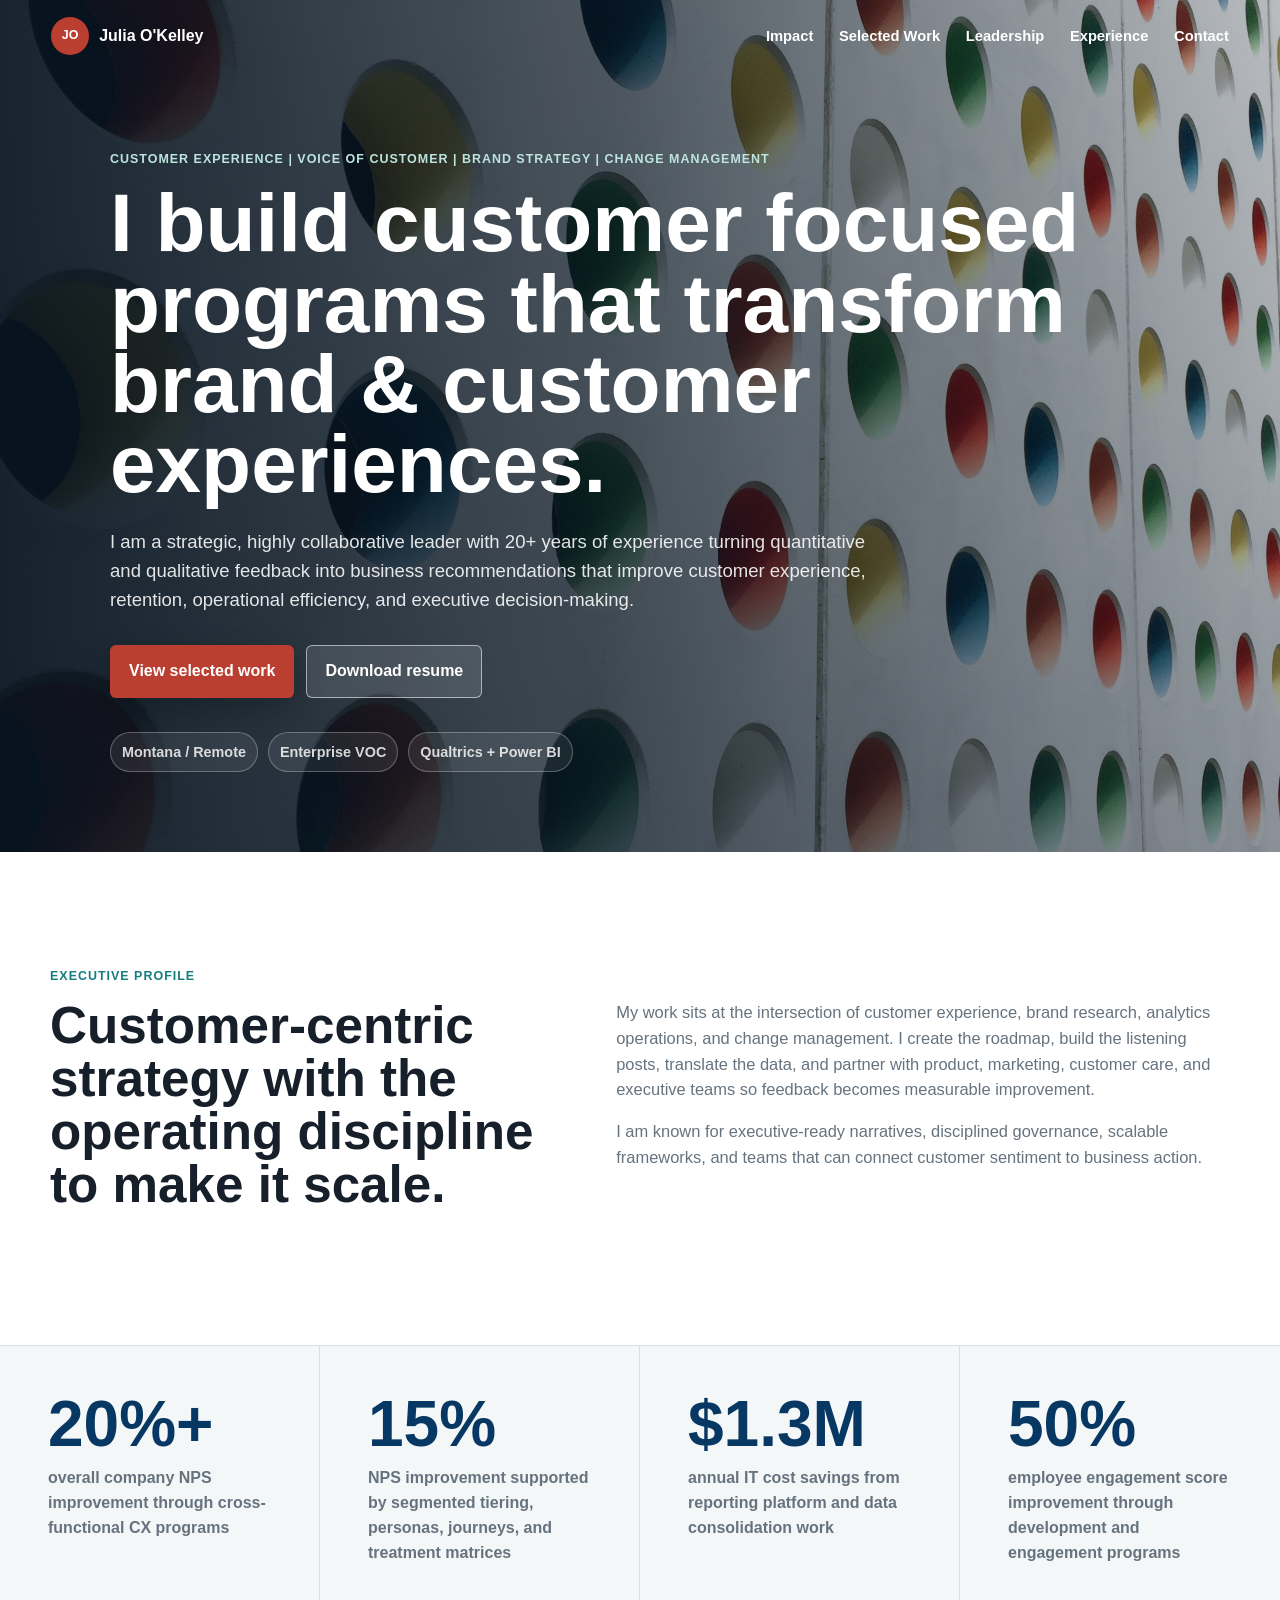
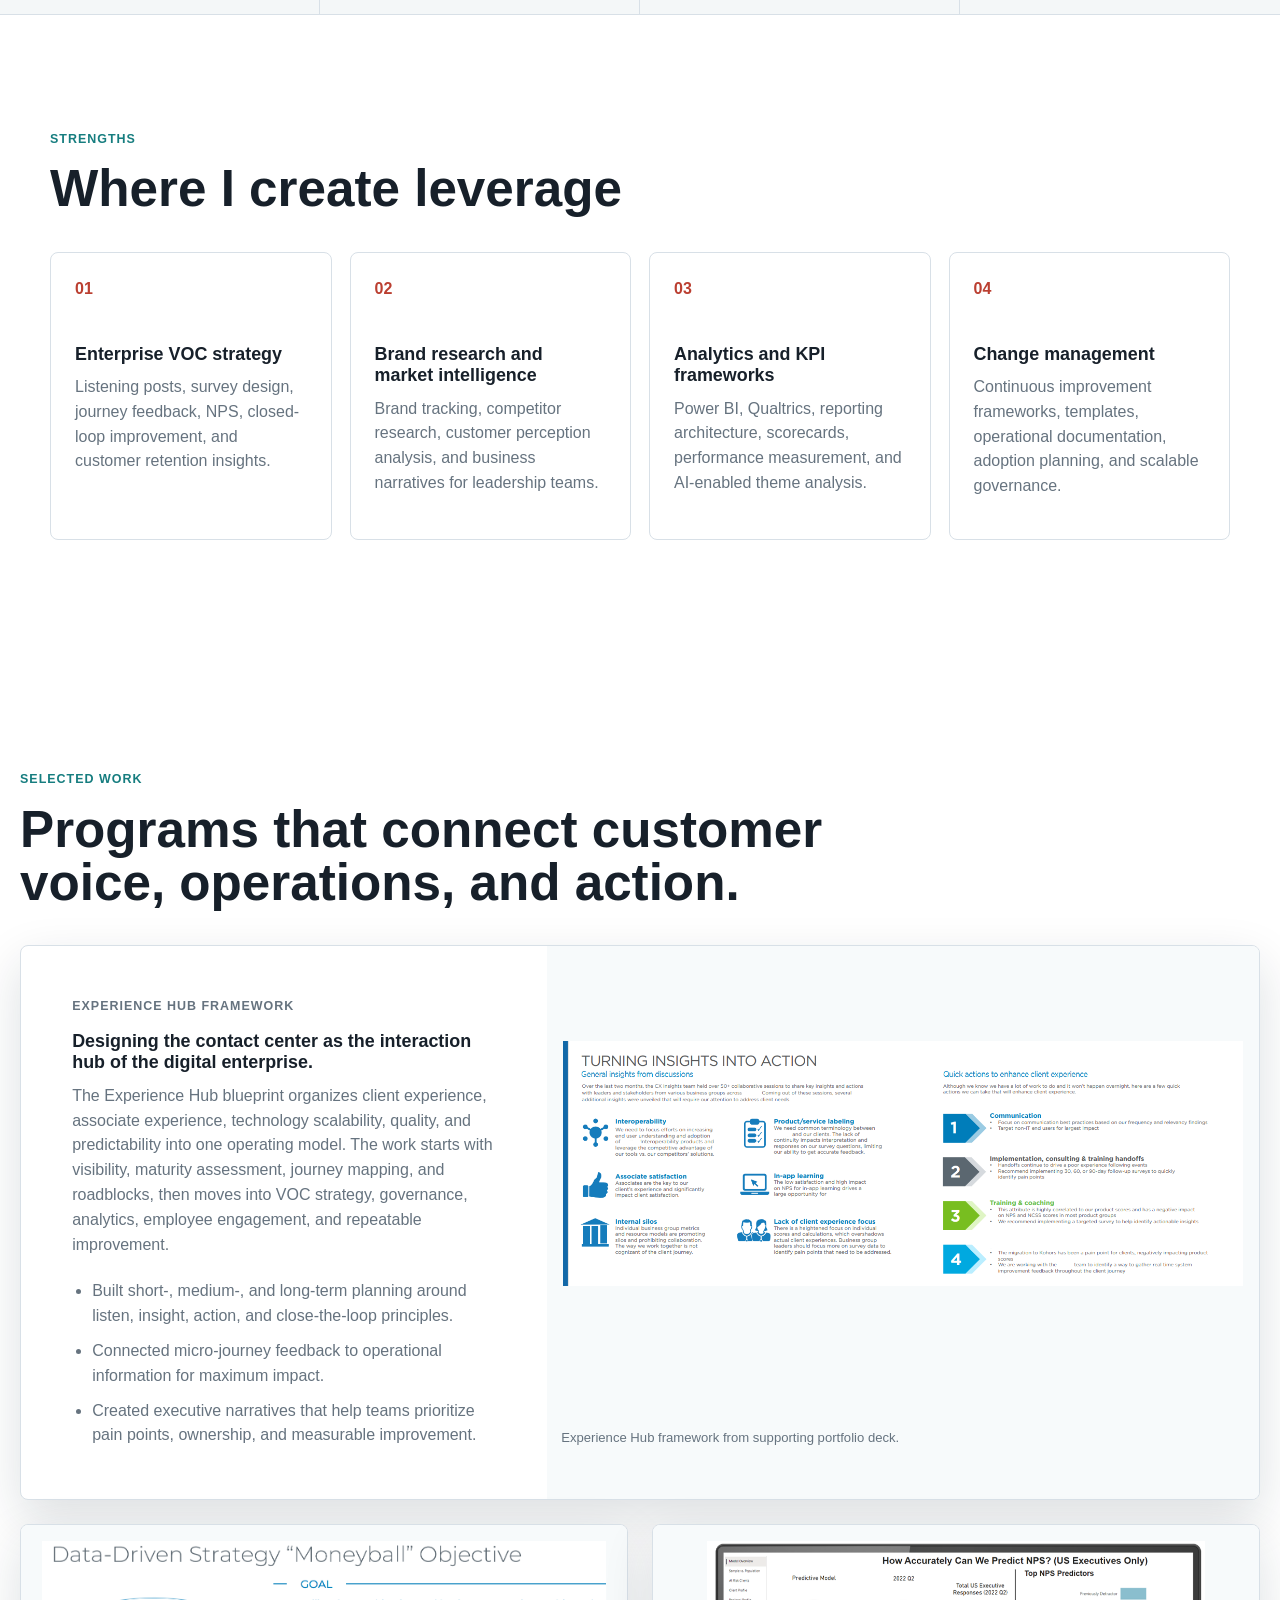
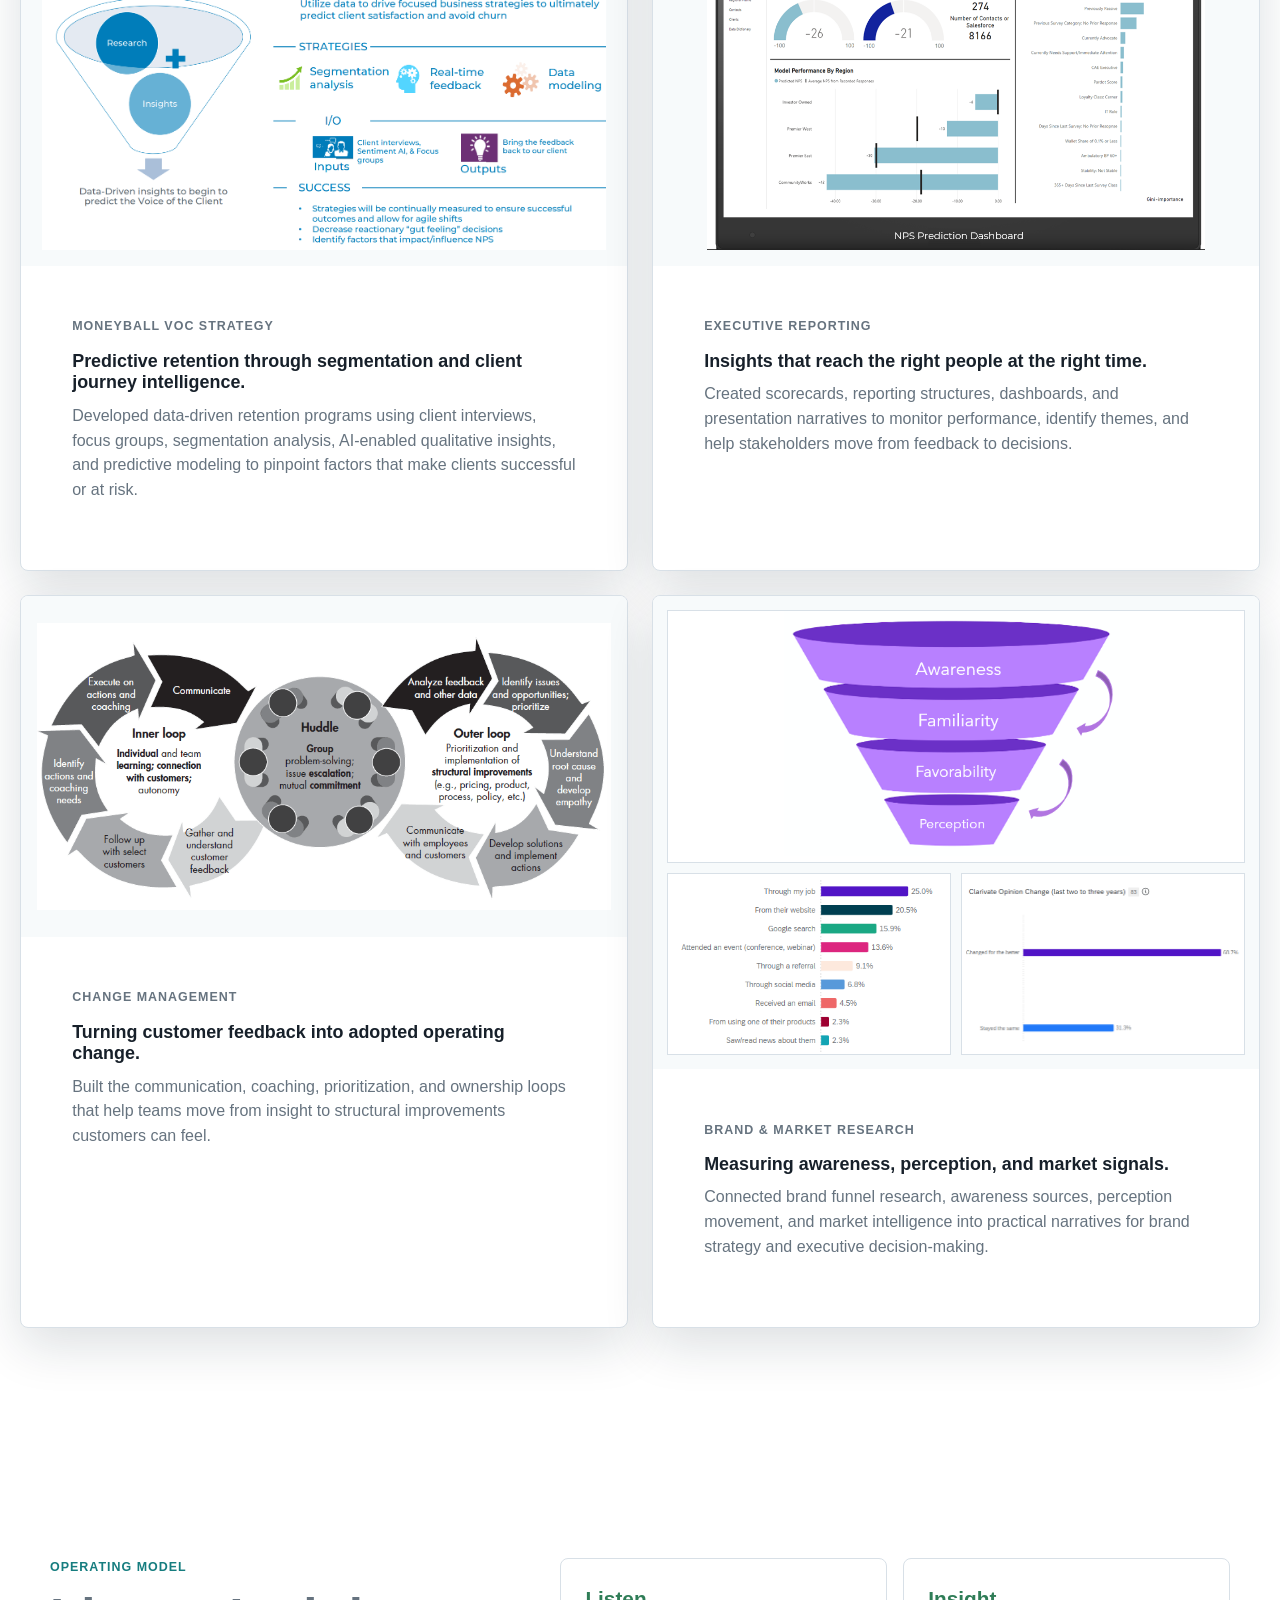
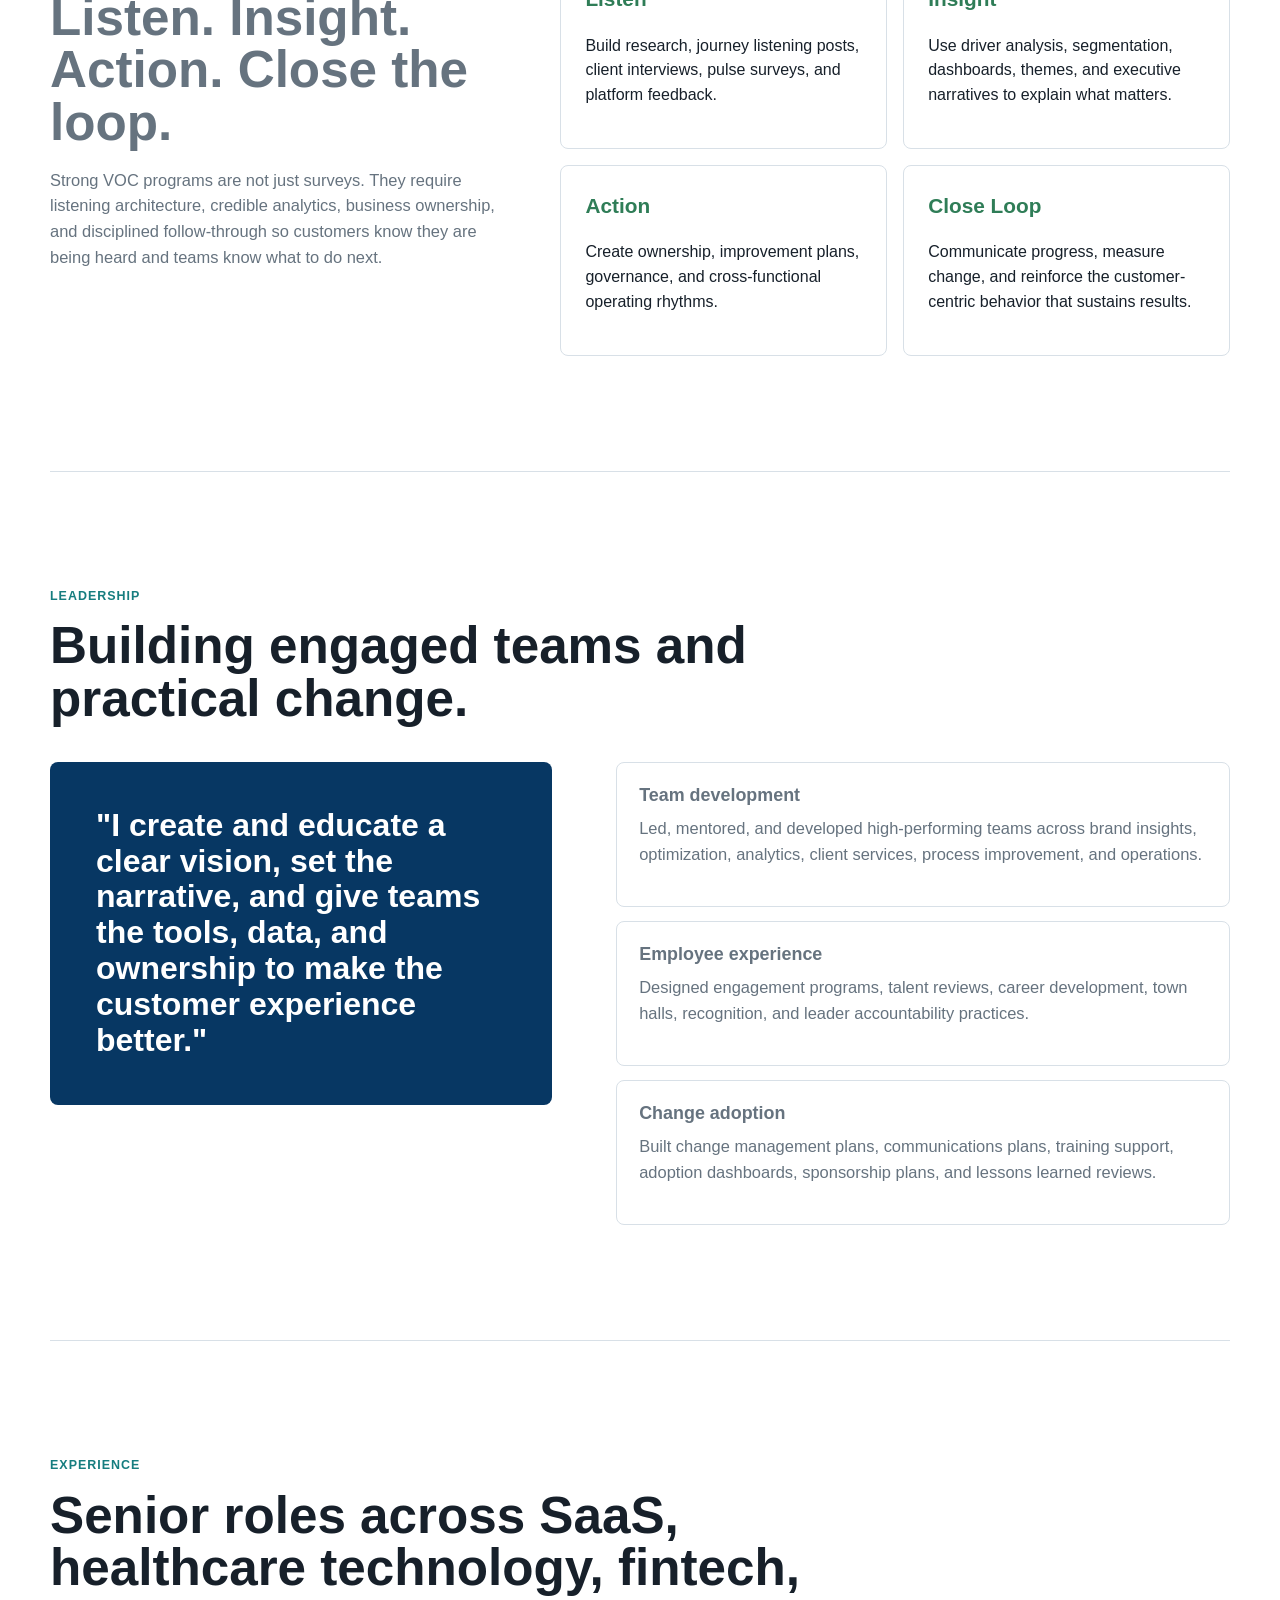
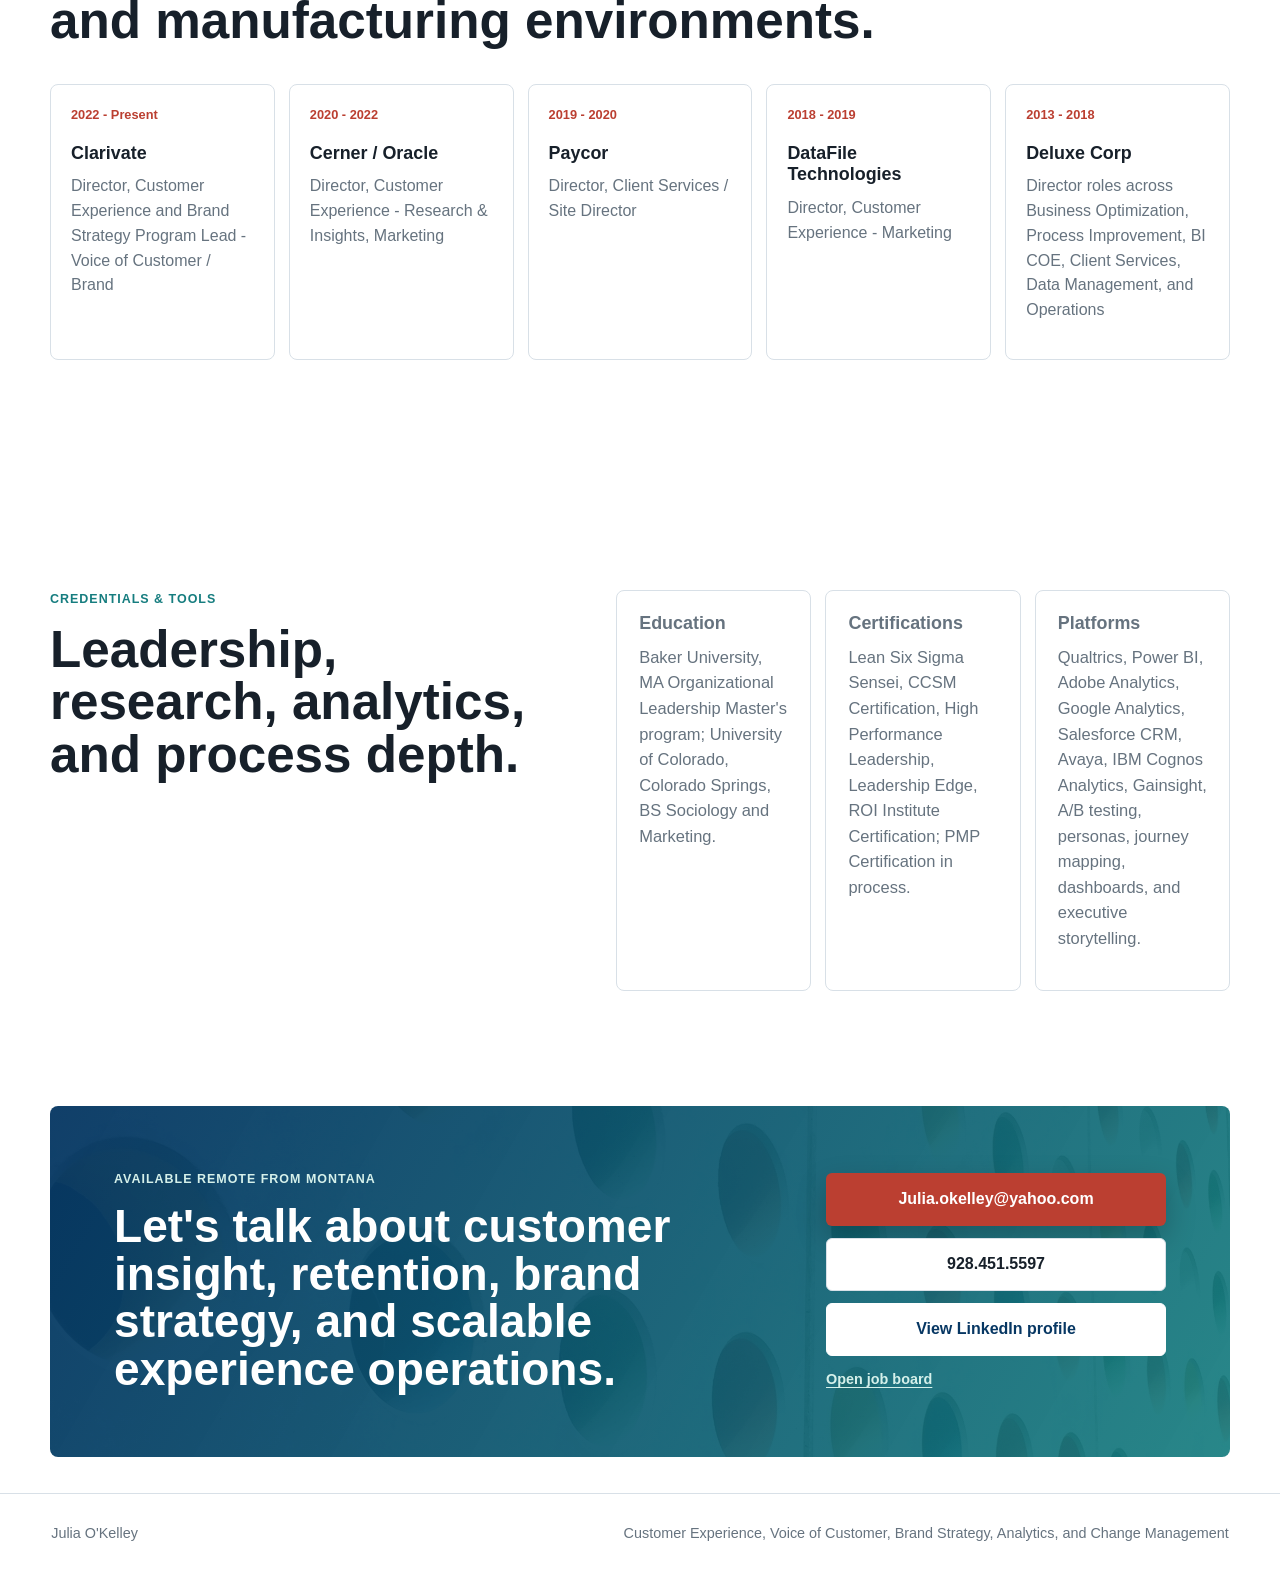
==== commit 57819837: "Add matched job board and daily refresh" ====
--- a/index.html
+++ b/index.html
@@ -5,7 +5,7 @@
     <meta name="viewport" content="width=device-width, initial-scale=1">
     <title>Julia O'Kelley | Customer Experience & Voice of Customer Leader</title>
     <meta name="description" content="Executive portfolio for Julia O'Kelley, a Customer Experience, Voice of Customer, brand strategy, analytics, and change management leader.">
-    <link rel="stylesheet" href="styles.css">
+    <link rel="stylesheet" href="styles.css?v=20260831-layout">
   </head>
   <body>
     <header class="site-header" data-header>
@@ -313,6 +313,7 @@
           <a class="button primary" href="mailto:Julia.okelley@yahoo.com">Julia.okelley@yahoo.com</a>
           <a class="button secondary" href="tel:+19284515597">928.451.5597</a>
           <a class="button text" href="https://www.linkedin.com/in/juliaokelley">View LinkedIn profile</a>
+          <a class="job-board-link" href="jobs.html" target="_blank" rel="noopener noreferrer">Open job board</a>
         </div>
       </section>
     </main>
--- a/styles.css
+++ b/styles.css
@@ -415,7 +415,7 @@
 
 .case-grid {
   display: grid;
-  grid-template-columns: repeat(2, 1fr);
+  grid-template-columns: repeat(2, minmax(0, 1fr));
   gap: 24px;
 }
 
@@ -566,6 +566,13 @@
   width: 100%;
 }
 
+.job-board-link {
+  color: #d5f0ea;
+  font-size: 0.9rem;
+  font-weight: 800;
+  text-underline-offset: 0.22em;
+}
+
 .site-footer {
   display: flex;
   justify-content: space-between;
@@ -576,6 +583,133 @@
   font-size: 0.9rem;
 }
 
+.job-board-page {
+  background: var(--mist);
+}
+
+.job-board-page .site-header {
+  color: var(--ink);
+}
+
+.job-hero {
+  width: min(1180px, calc(100% - 40px));
+  margin: 0 auto;
+  padding: 140px 0 42px;
+}
+
+.job-hero h1 {
+  max-width: 1000px;
+  margin-bottom: 18px;
+  font-size: clamp(2.35rem, 5vw, 5.4rem);
+  line-height: 1;
+}
+
+.job-hero p:last-child {
+  max-width: 820px;
+  color: var(--muted);
+  font-size: clamp(1rem, 1.4vw, 1.2rem);
+}
+
+.job-board-layout {
+  display: grid;
+  grid-template-columns: minmax(260px, 330px) minmax(0, 1fr);
+  gap: 24px;
+  align-items: start;
+  width: min(1180px, calc(100% - 40px));
+  margin: 0 auto 72px;
+}
+
+.job-board-note,
+.job-card {
+  border: 1px solid var(--line);
+  border-radius: 8px;
+  background: #fff;
+  box-shadow: var(--shadow);
+}
+
+.job-board-note {
+  position: sticky;
+  top: 92px;
+  padding: 24px;
+}
+
+.job-board-note h2 {
+  font-size: clamp(1.45rem, 2.2vw, 2.2rem);
+}
+
+.job-board-note p {
+  color: var(--muted);
+}
+
+.job-list {
+  display: grid;
+  gap: 18px;
+}
+
+.job-card {
+  display: grid;
+  grid-template-columns: minmax(0, 1fr) minmax(230px, 280px);
+  gap: 24px;
+  padding: clamp(22px, 3vw, 34px);
+}
+
+.job-company {
+  margin-bottom: 8px;
+  color: var(--teal);
+  font-weight: 900;
+  text-transform: uppercase;
+  letter-spacing: 0.08em;
+  font-size: 0.78rem;
+}
+
+.job-card h2 {
+  max-width: 720px;
+  margin-bottom: 10px;
+  font-size: clamp(1.35rem, 2.2vw, 2.25rem);
+  line-height: 1.08;
+}
+
+.job-card p {
+  color: var(--muted);
+}
+
+.job-meta {
+  font-weight: 800;
+}
+
+.job-tags {
+  display: flex;
+  flex-wrap: wrap;
+  gap: 8px;
+  margin-top: 18px;
+}
+
+.job-tags span {
+  padding: 7px 10px;
+  border: 1px solid var(--line);
+  border-radius: 999px;
+  color: var(--navy);
+  background: var(--mist);
+  font-size: 0.82rem;
+  font-weight: 800;
+}
+
+.job-card__actions {
+  display: grid;
+  align-content: start;
+  gap: 10px;
+}
+
+.job-card__actions .button {
+  width: 100%;
+}
+
+.job-card__actions p,
+.job-card__actions small {
+  color: var(--muted);
+  font-size: 0.86rem;
+}
+
 @media (max-width: 1020px) {
   .metric-band,
   .capability-grid,
@@ -594,6 +728,15 @@
 
   .contact-actions {
     justify-content: flex-start;
+  }
+
+  .job-board-layout,
+  .job-card {
+    grid-template-columns: 1fr;
+  }
+
+  .job-board-note {
+    position: static;
   }
 }
 
@@ -690,4 +833,13 @@
   .site-footer {
     display: grid;
   }
-}
+
+  .job-hero {
+    width: min(100% - 32px, 1180px);
+    padding-top: 118px;
+  }
+
+  .job-board-layout {
+    width: min(100% - 32px, 1180px);
+  }
+}
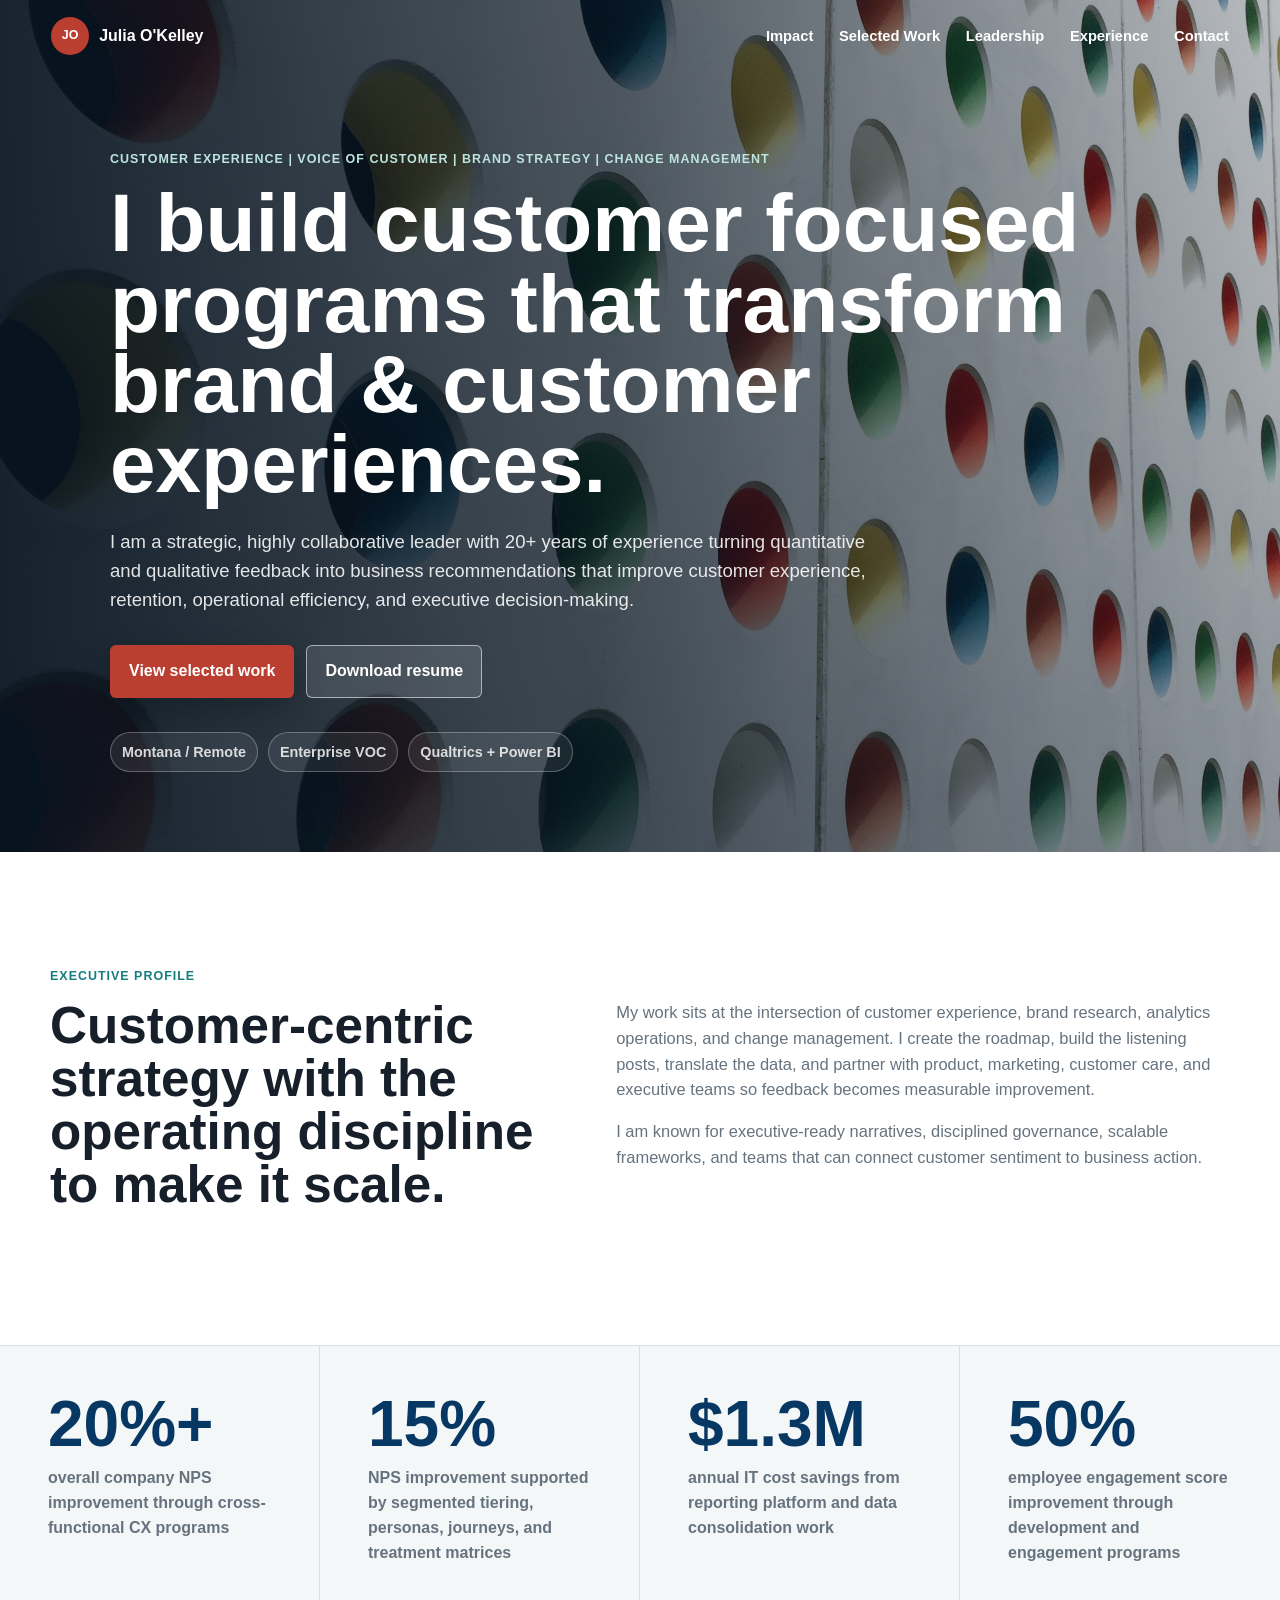
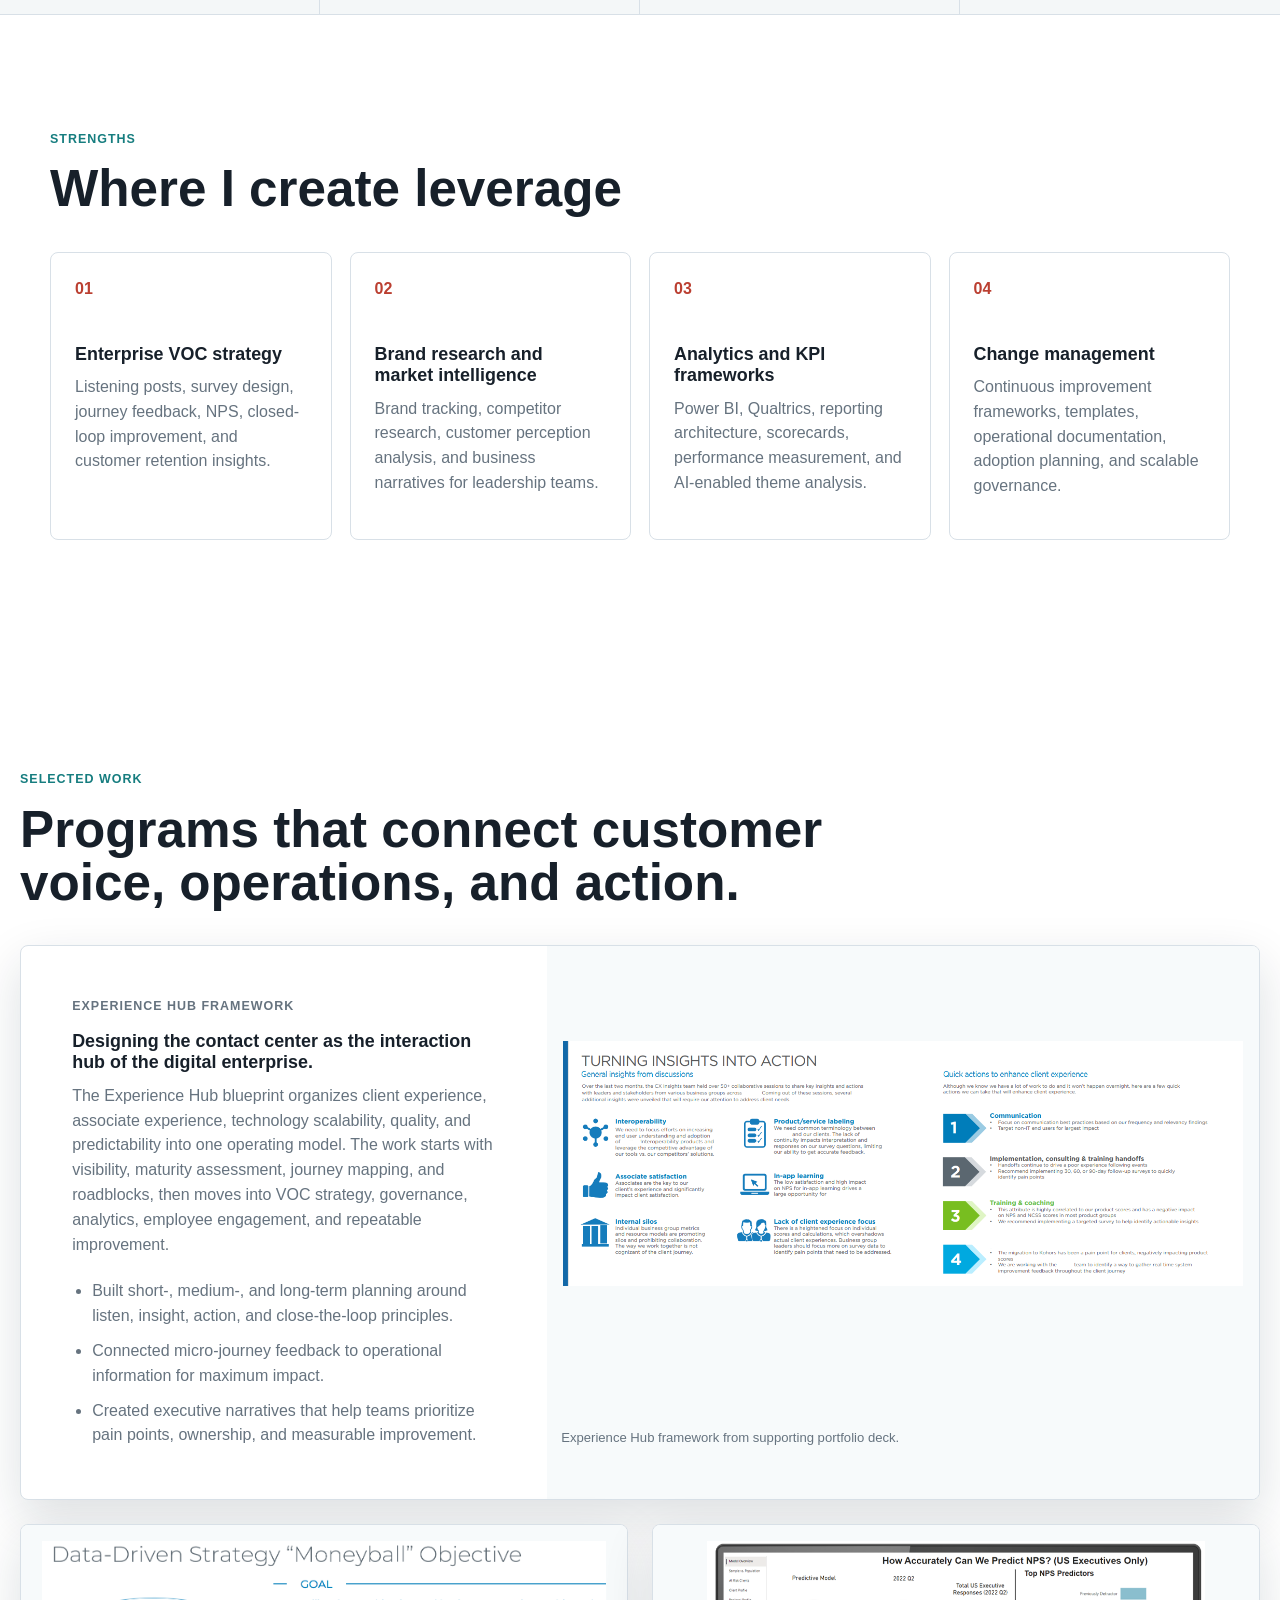
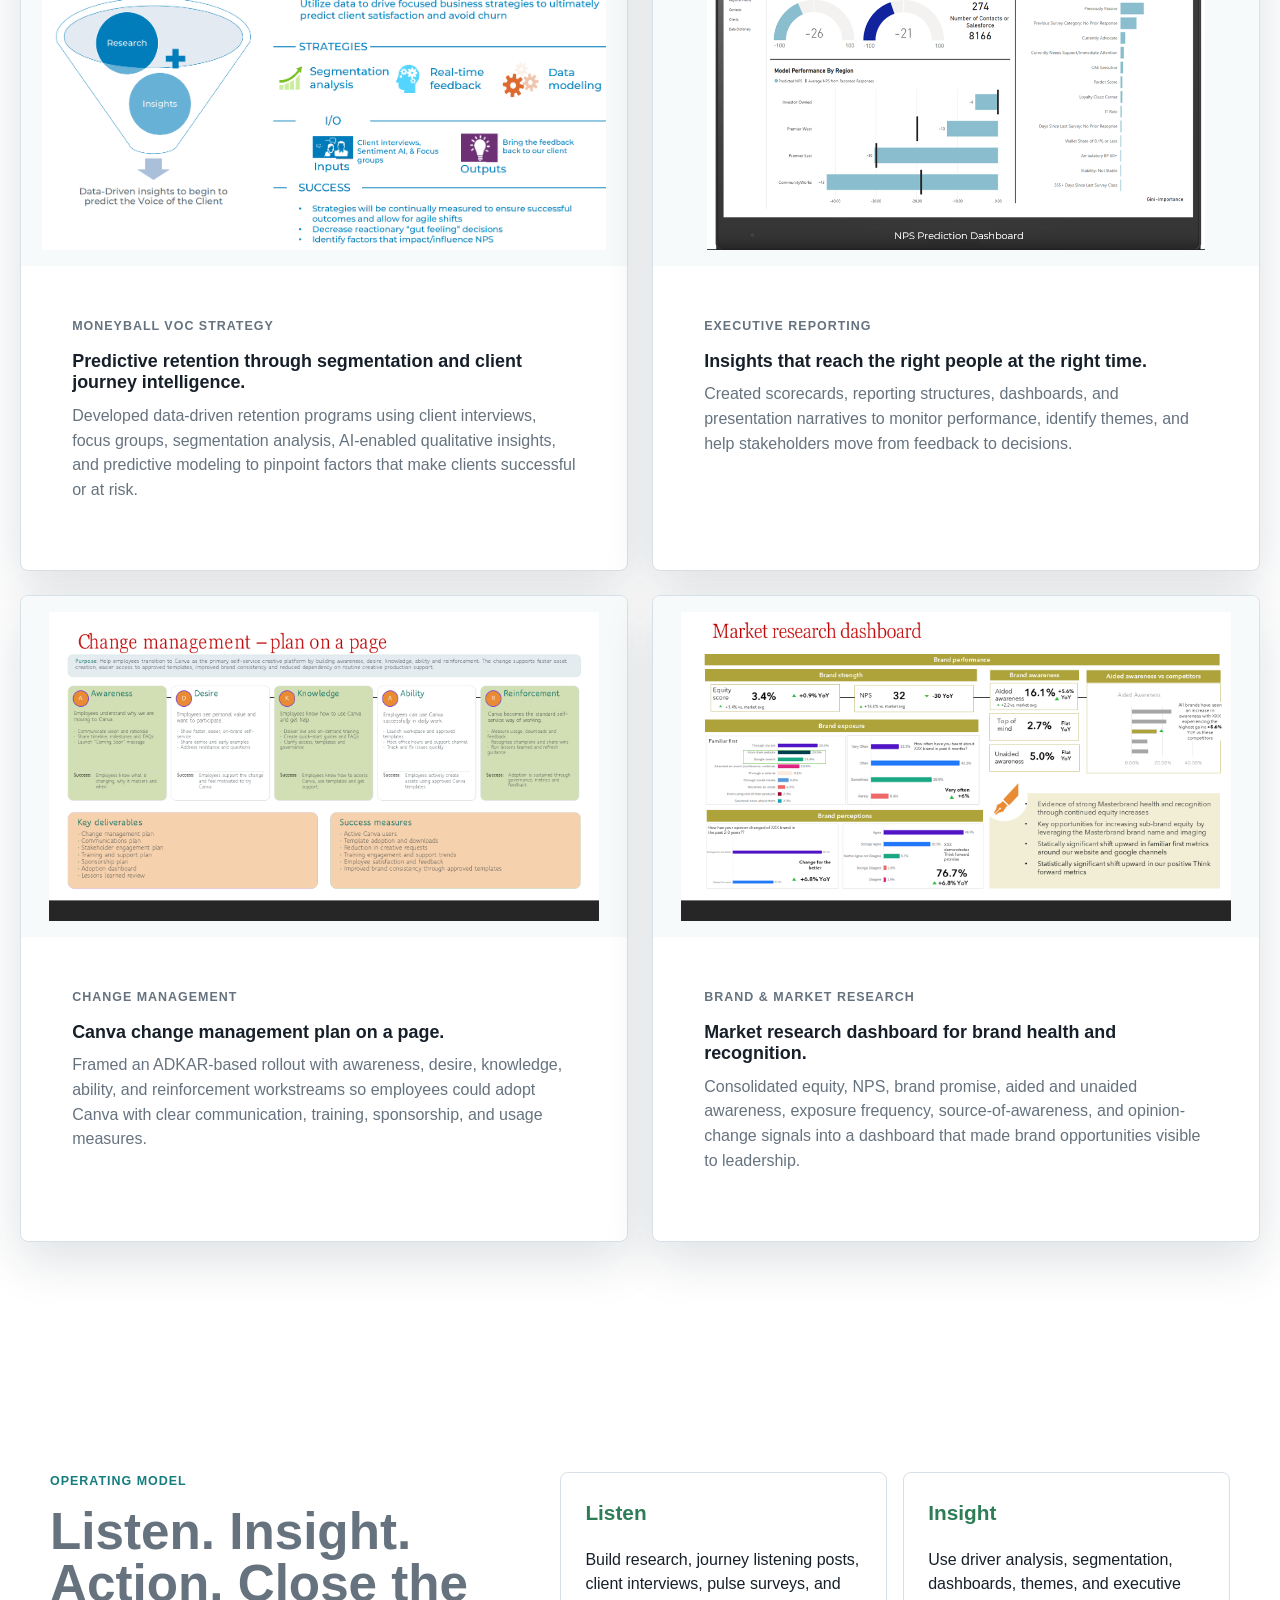
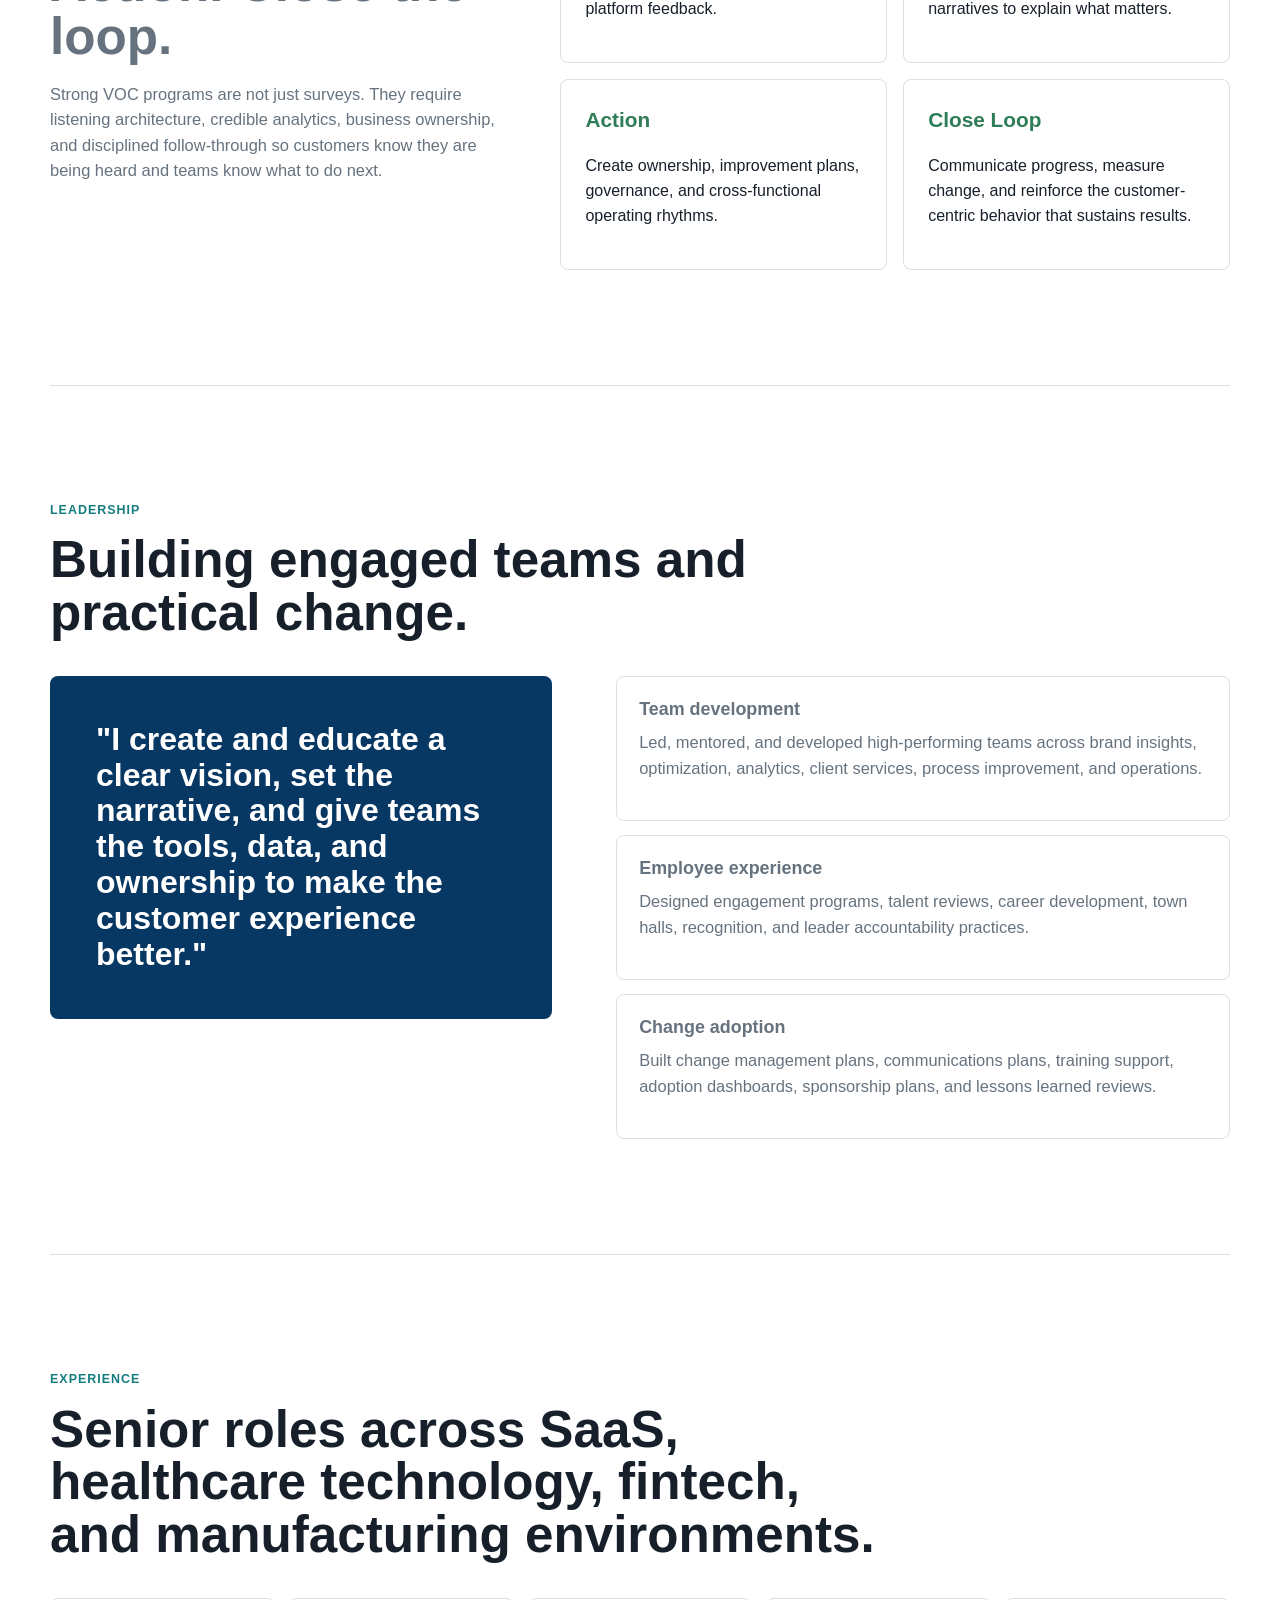
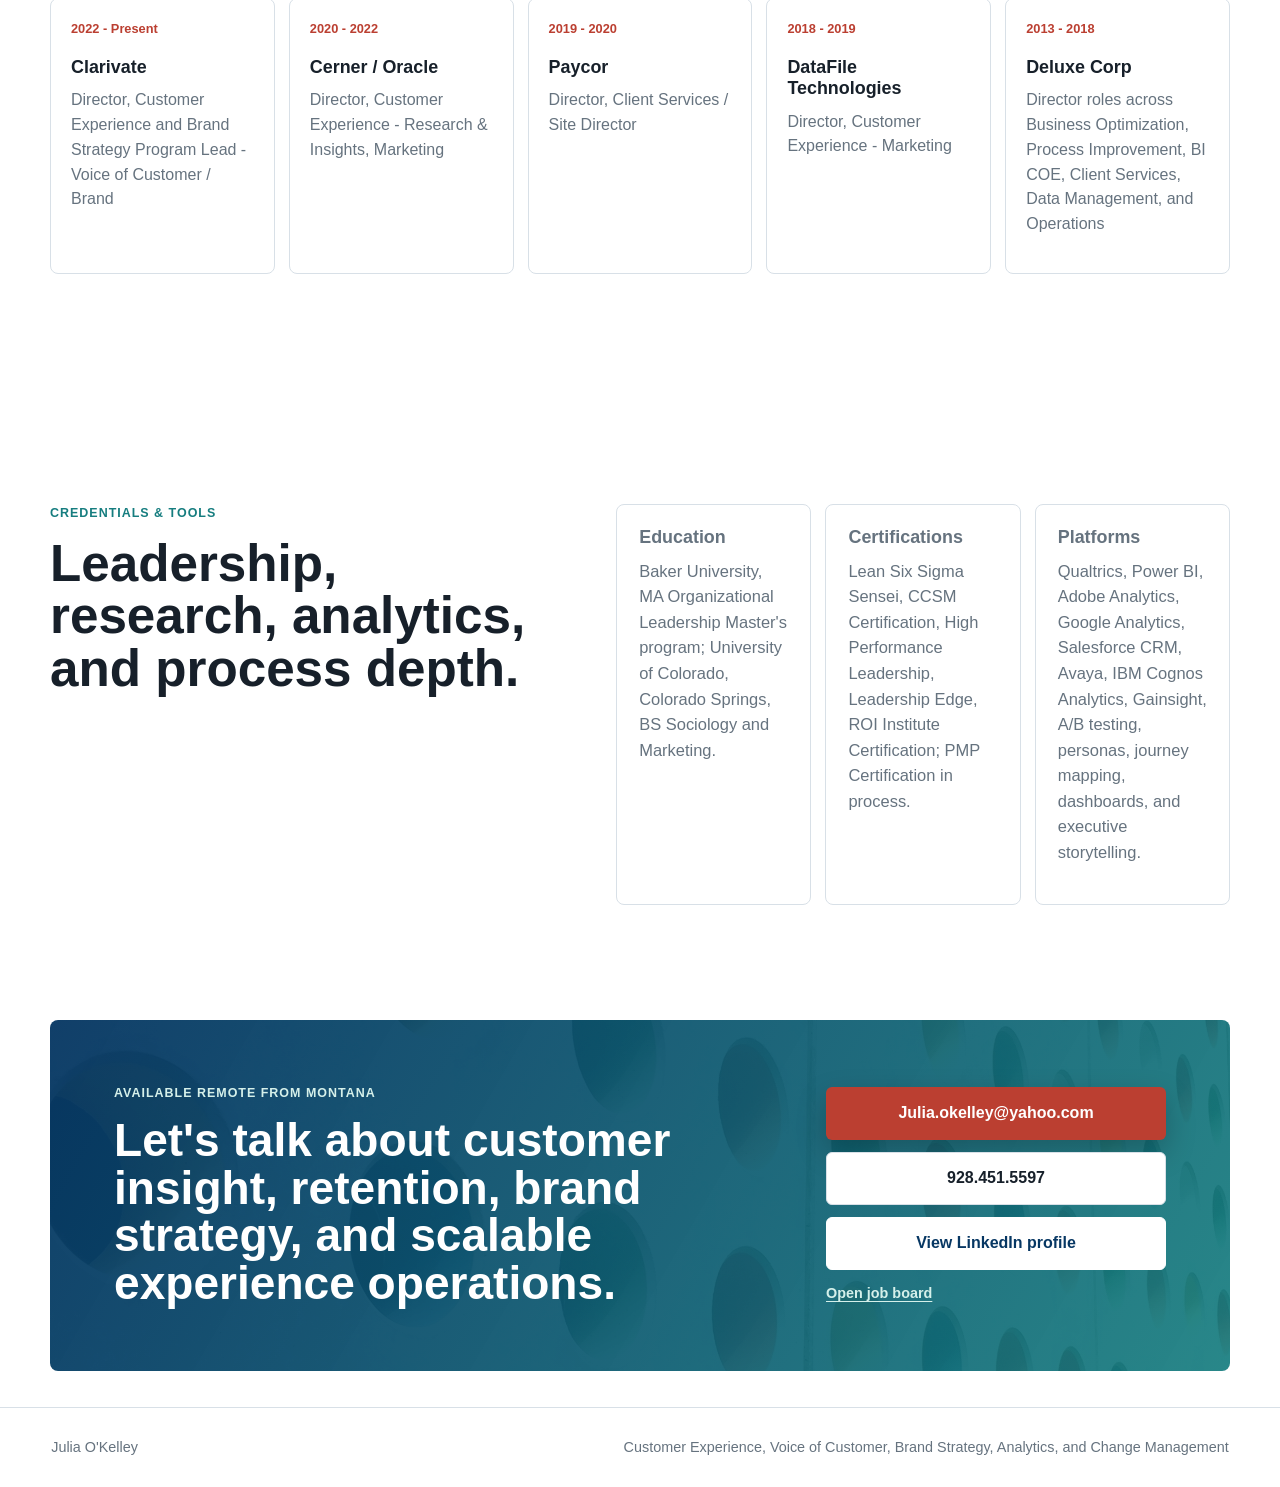
==== commit 044ea6fb: "Use full deck slides for research visuals" ====
--- a/index.html
+++ b/index.html
@@ -165,28 +165,26 @@
 
           <article class="case-study">
             <figure class="case-visual compact">
-              <img src="assets/deck-media/image30.png" alt="Change management loop connecting coaching, customer feedback, communication, and structural improvements">
+              <img src="assets/deck-media/slide-26-full.png" alt="Full slide 26 showing the Canva change management plan on a page">
             </figure>
             <div class="case-copy">
               <p class="case-label">Change Management</p>
-              <h3>Turning customer feedback into adopted operating change.</h3>
+              <h3>Canva change management plan on a page.</h3>
               <p>
-                Built the communication, coaching, prioritization, and ownership loops that help teams move from insight to structural improvements customers can feel.
+                Framed an ADKAR-based rollout with awareness, desire, knowledge, ability, and reinforcement workstreams so employees could adopt Canva with clear communication, training, sponsorship, and usage measures.
               </p>
             </div>
           </article>
 
           <article class="case-study">
-            <div class="case-visual slide-stack">
-              <img src="assets/deck-media/image56.png" alt="Brand research funnel showing awareness, familiarity, favorability, and perception">
-              <img src="assets/deck-media/image53.png" alt="Bar chart showing sources of brand awareness including job, website, Google search, events, and referral">
-              <img src="assets/deck-media/image54.png" alt="Brand opinion change chart showing percent changed for the better or stayed the same">
-            </div>
+            <figure class="case-visual compact">
+              <img src="assets/deck-media/slide-27-full.png" alt="Full slide 27 showing the market research dashboard for brand performance, awareness, exposure, and perceptions">
+            </figure>
             <div class="case-copy">
               <p class="case-label">Brand & Market Research</p>
-              <h3>Measuring awareness, perception, and market signals.</h3>
+              <h3>Market research dashboard for brand health and recognition.</h3>
               <p>
-                Connected brand funnel research, awareness sources, perception movement, and market intelligence into practical narratives for brand strategy and executive decision-making.
+                Consolidated equity, NPS, brand promise, aided and unaided awareness, exposure frequency, source-of-awareness, and opinion-change signals into a dashboard that made brand opportunities visible to leadership.
               </p>
             </div>
           </article>
--- a/styles.css
+++ b/styles.css
@@ -662,6 +662,45 @@
   font-size: 0.78rem;
 }
 
+.job-card__topline {
+  display: flex;
+  flex-wrap: wrap;
+  gap: 10px;
+  align-items: center;
+  justify-content: space-between;
+}
+
+.match-score,
+.job-status {
+  display: inline-flex;
+  align-items: center;
+  justify-content: center;
+  min-height: 32px;
+  padding: 7px 10px;
+  border-radius: 999px;
+  font-size: 0.82rem;
+  font-weight: 900;
+}
+
+.match-score {
+  color: #fff;
+  background: var(--teal);
+}
+
+.job-status {
+  color: var(--green);
+  background: rgba(47, 125, 87, 0.12);
+}
+
+.job-card.is-inactive {
+  opacity: 0.68;
+}
+
+.job-card.is-inactive .job-status {
+  color: var(--muted);
+  background: var(--mist);
+}
+
 .job-card h2 {
   max-width: 720px;
   margin-bottom: 10px;
@@ -710,6 +749,51 @@
   font-size: 0.86rem;
 }
 
+.job-discovery {
+  display: grid;
+  grid-template-columns: minmax(260px, 340px) minmax(0, 1fr);
+  gap: 24px;
+  width: min(1180px, calc(100% - 40px));
+  margin: 0 auto 72px;
+  padding-top: 24px;
+  border-top: 1px solid var(--line);
+}
+
+.job-discovery h2 {
+  font-size: clamp(1.6rem, 3vw, 3rem);
+}
+
+.job-discovery p {
+  color: var(--muted);
+}
+
+.lead-list {
+  display: grid;
+  gap: 12px;
+}
+
+.lead-card {
+  display: grid;
+  gap: 6px;
+  padding: 16px;
+  border: 1px solid var(--line);
+  border-radius: 8px;
+  background: #fff;
+}
+
+.lead-card span {
+  color: var(--teal);
+  font-size: 0.78rem;
+  font-weight: 900;
+  text-transform: uppercase;
+  letter-spacing: 0.08em;
+}
+
+.lead-card a {
+  color: var(--ink);
+  font-weight: 900;
+}
+
 @media (max-width: 1020px) {
   .metric-band,
   .capability-grid,
@@ -731,6 +815,7 @@
   }
 
   .job-board-layout,
+  .job-discovery,
   .job-card {
     grid-template-columns: 1fr;
   }
@@ -842,4 +927,8 @@
   .job-board-layout {
     width: min(100% - 32px, 1180px);
   }
-}
+
+  .job-discovery {
+    width: min(100% - 32px, 1180px);
+  }
+}
